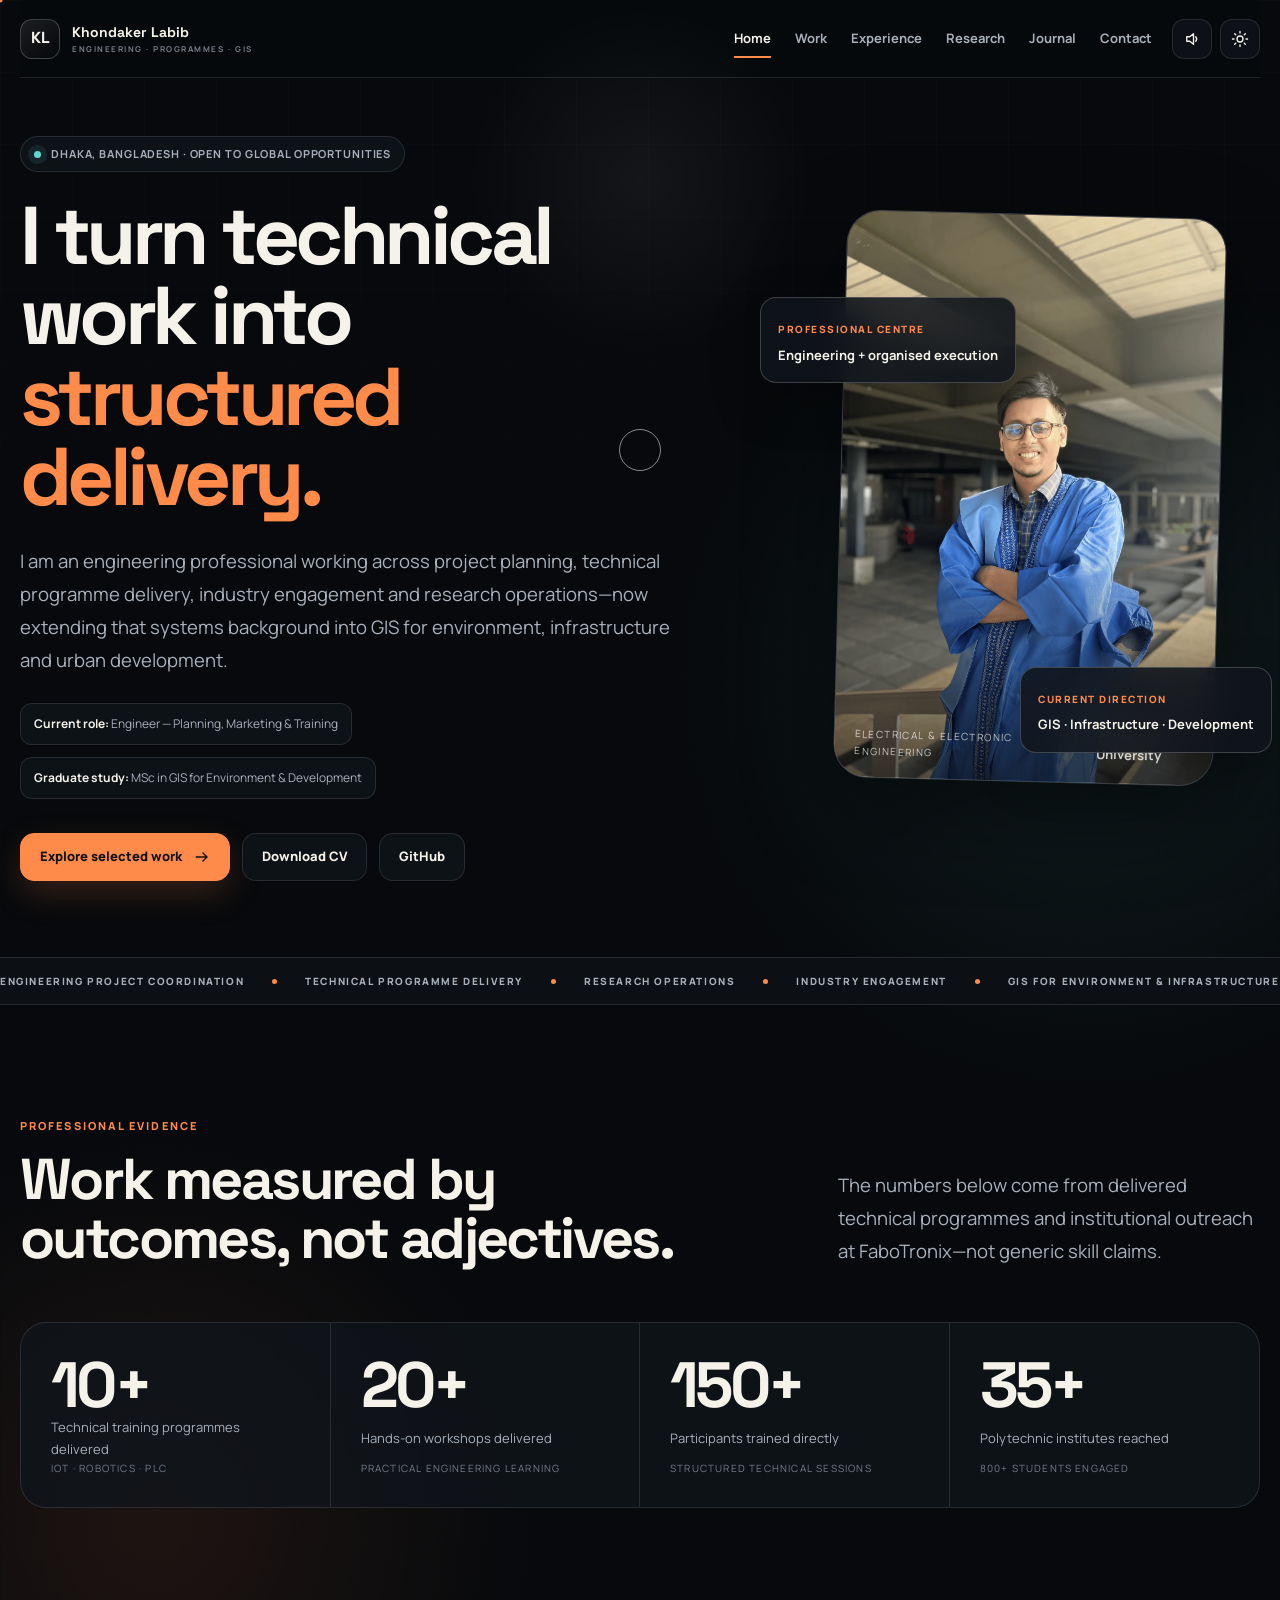
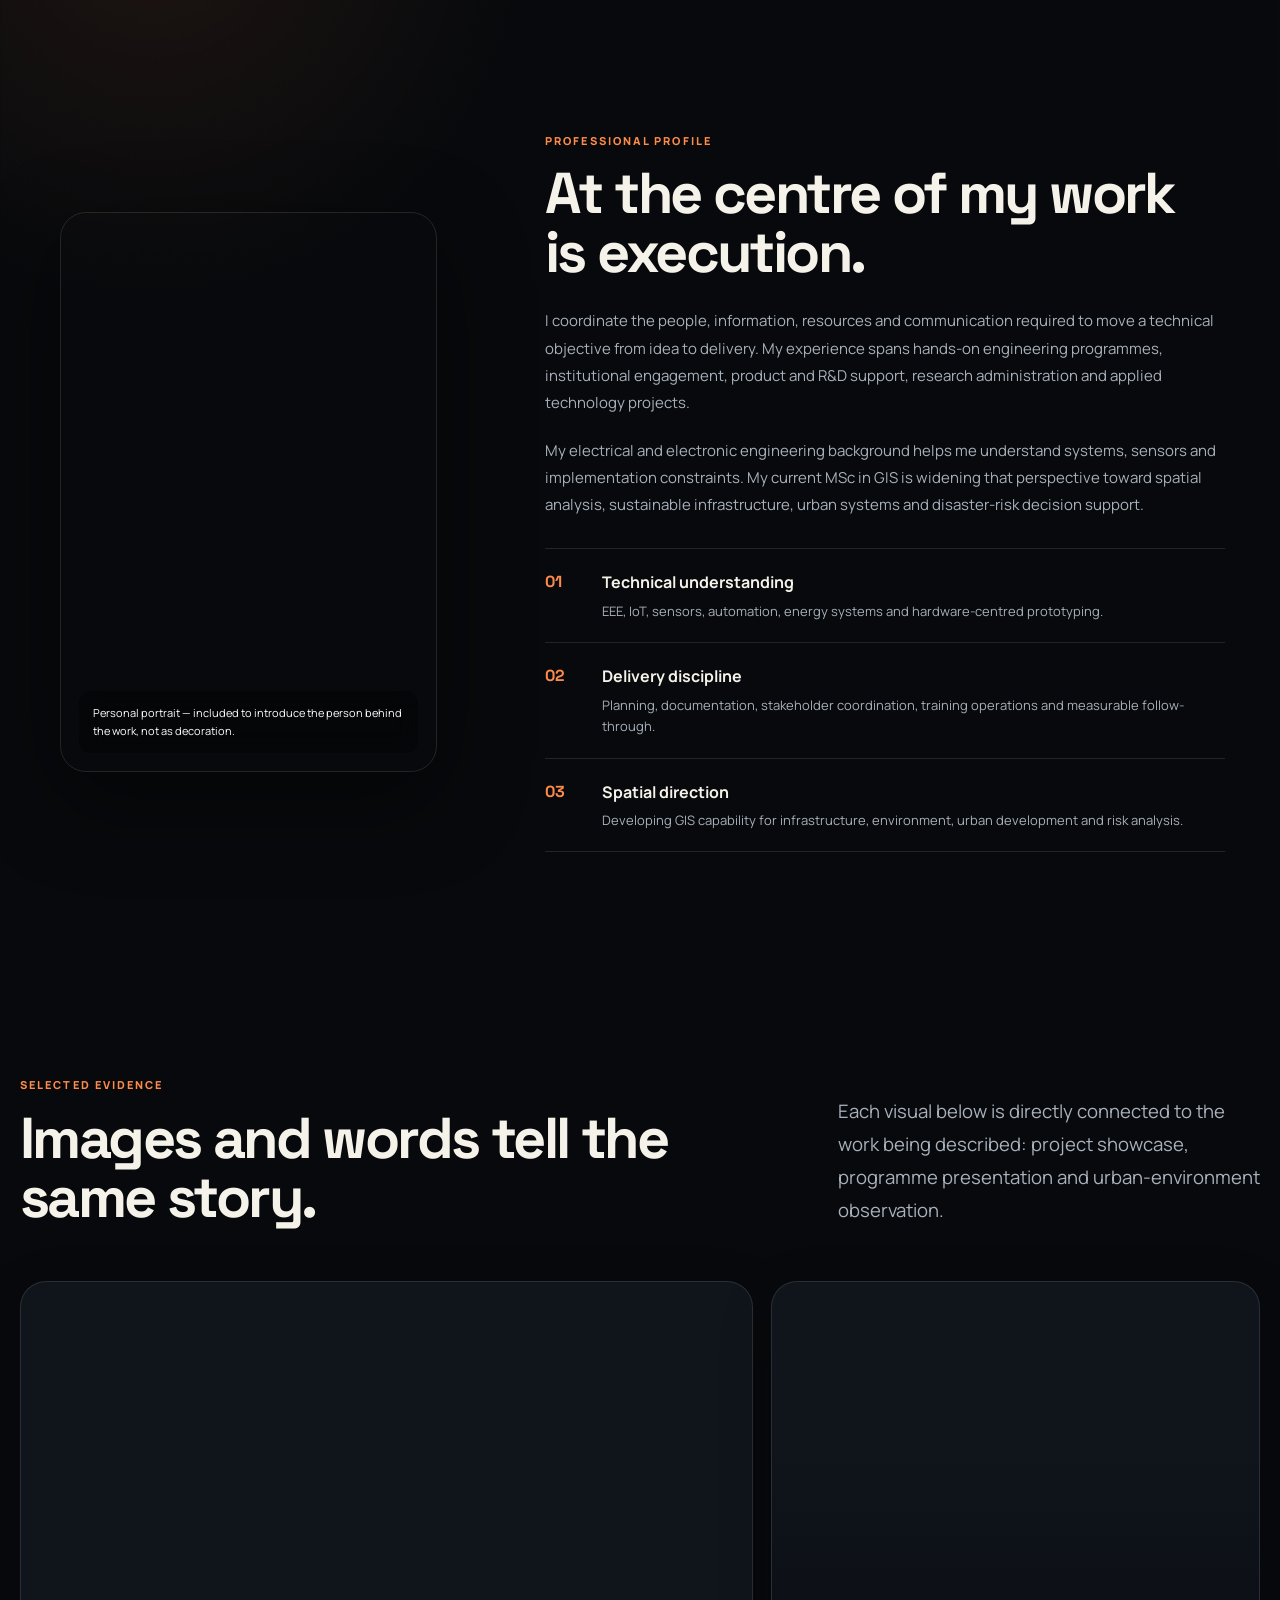
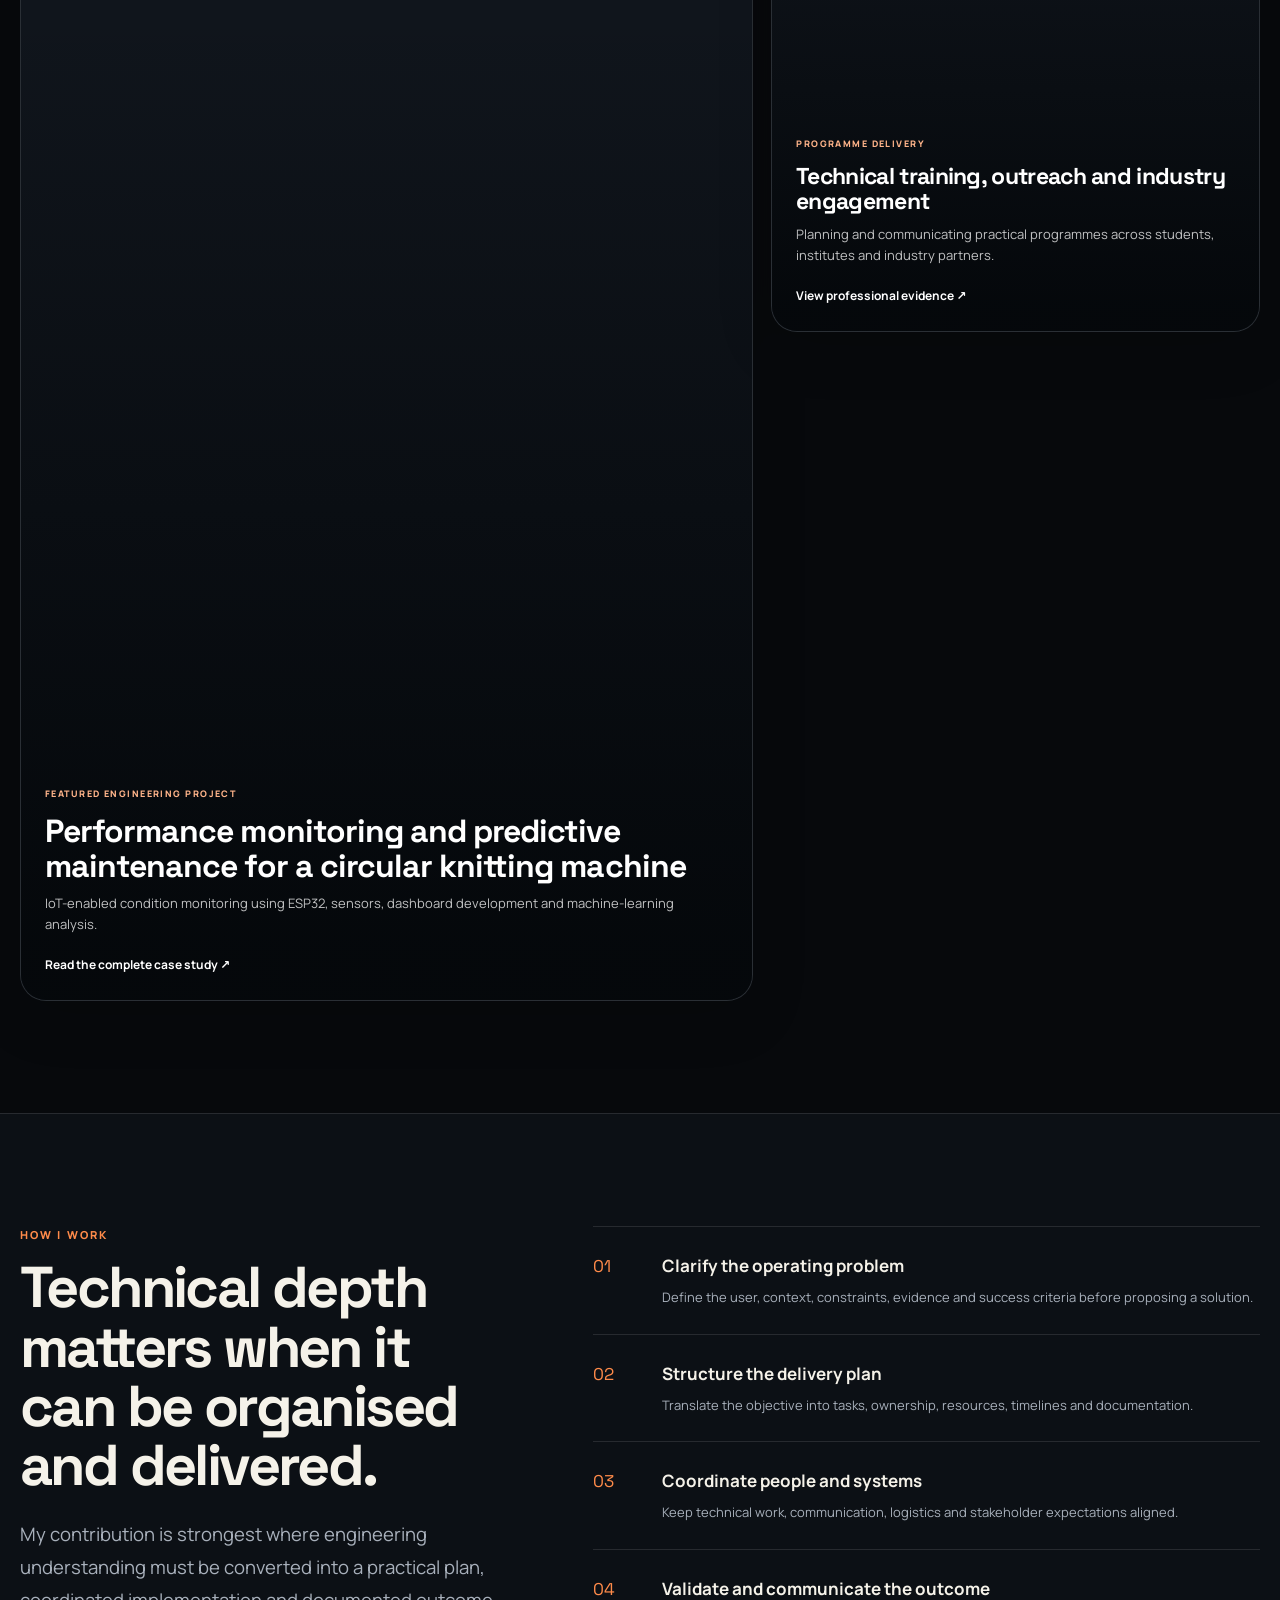
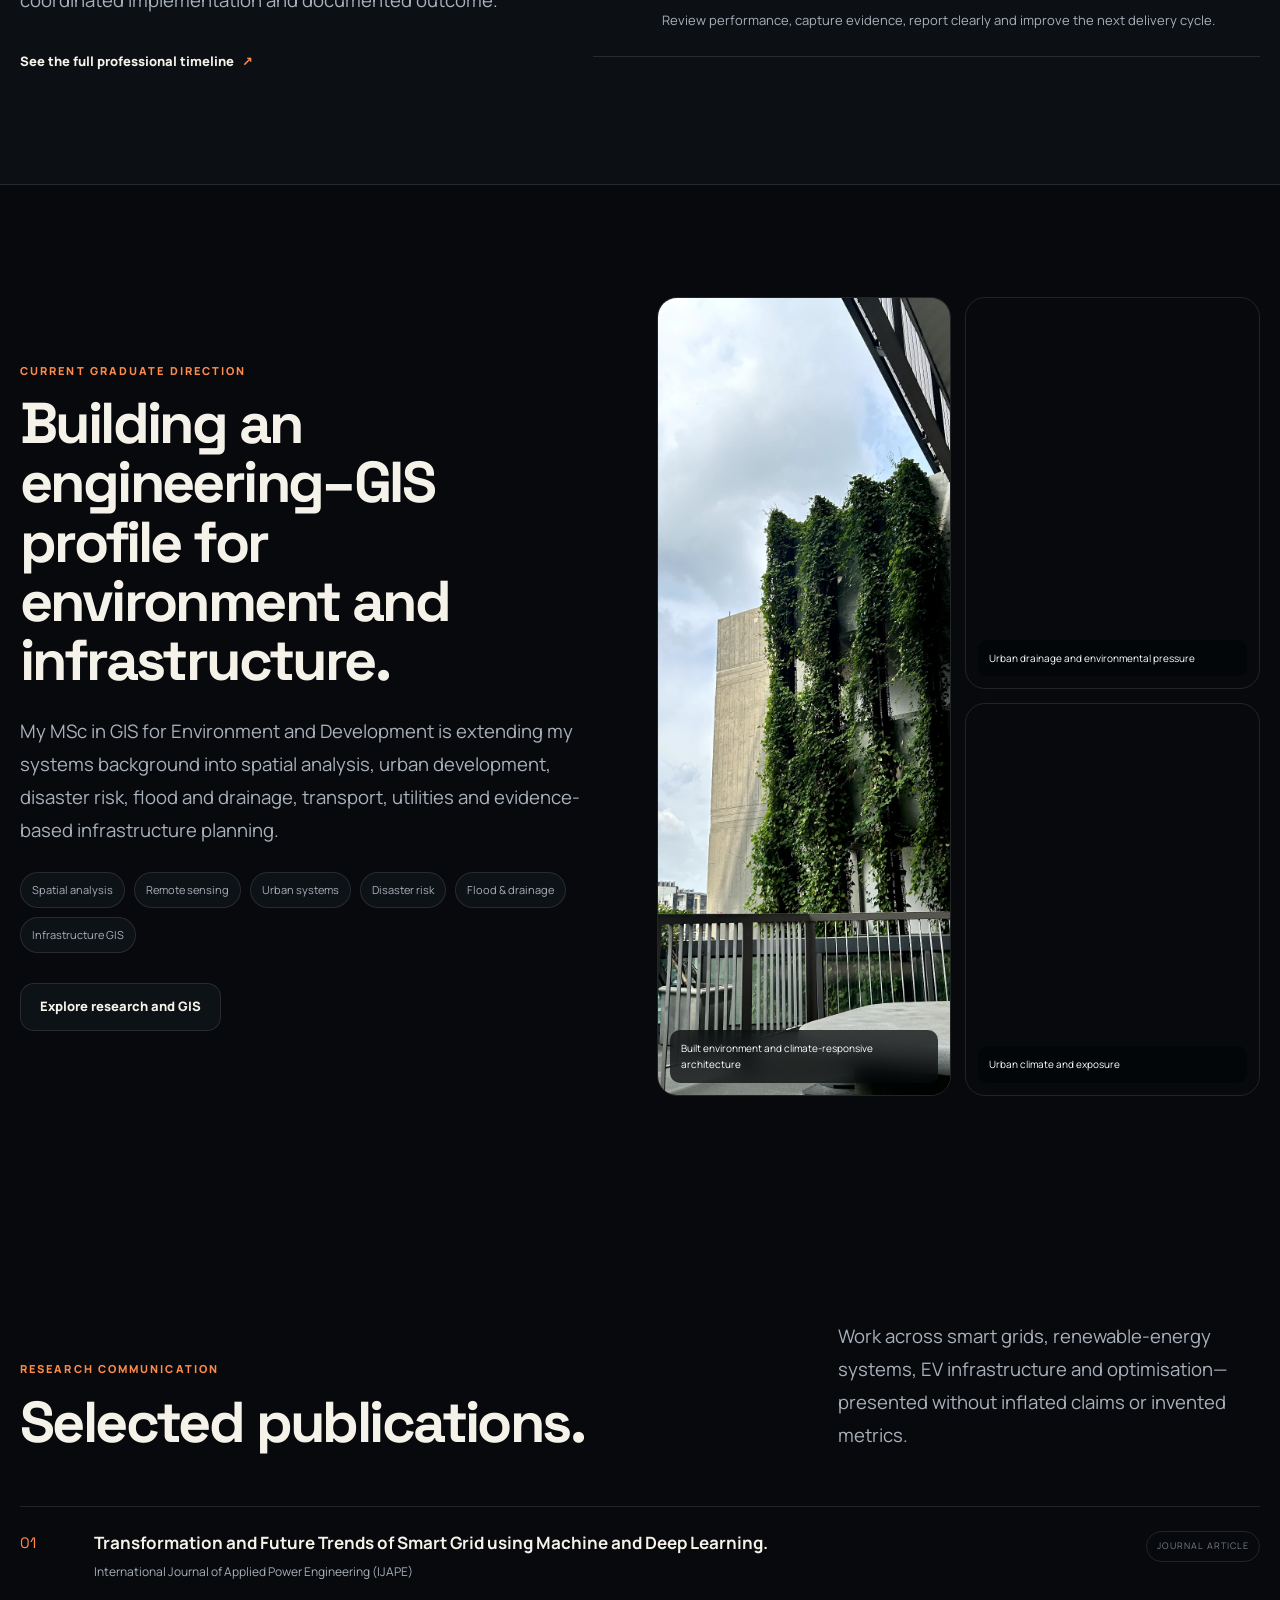
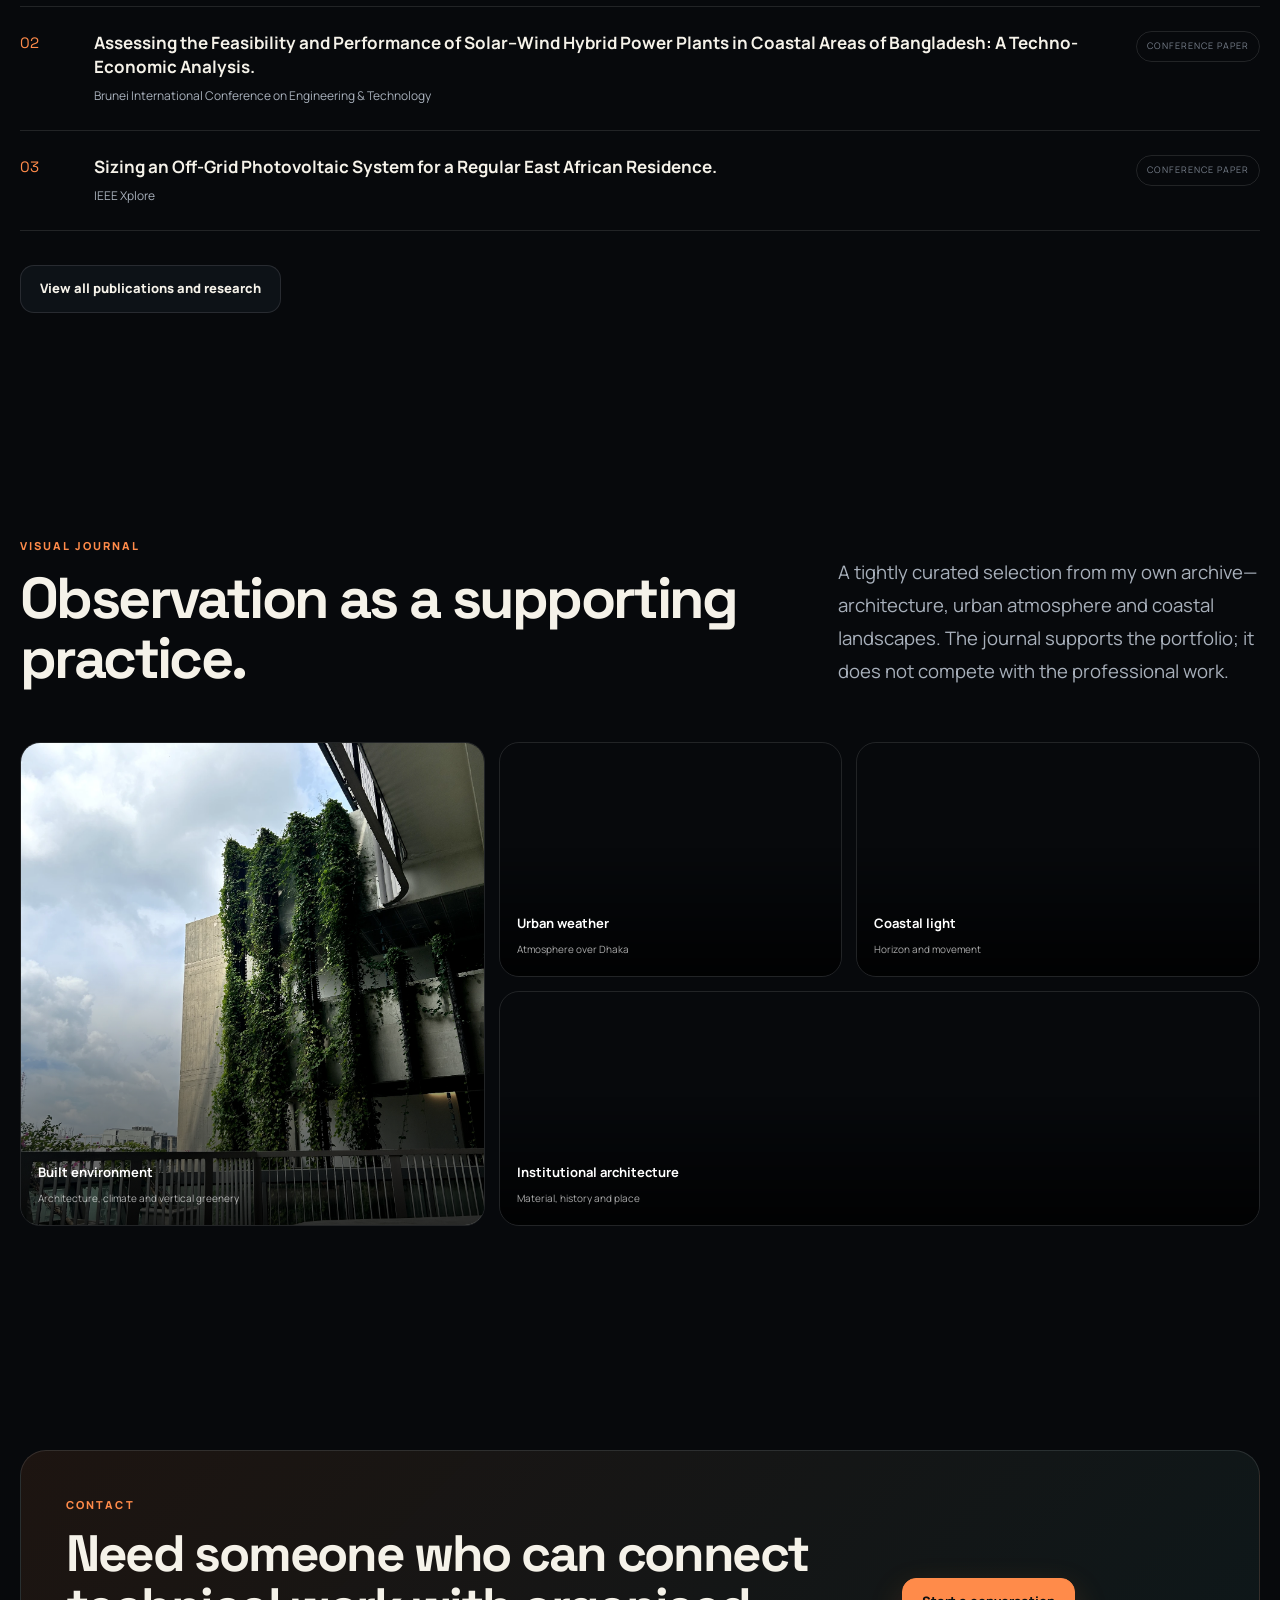
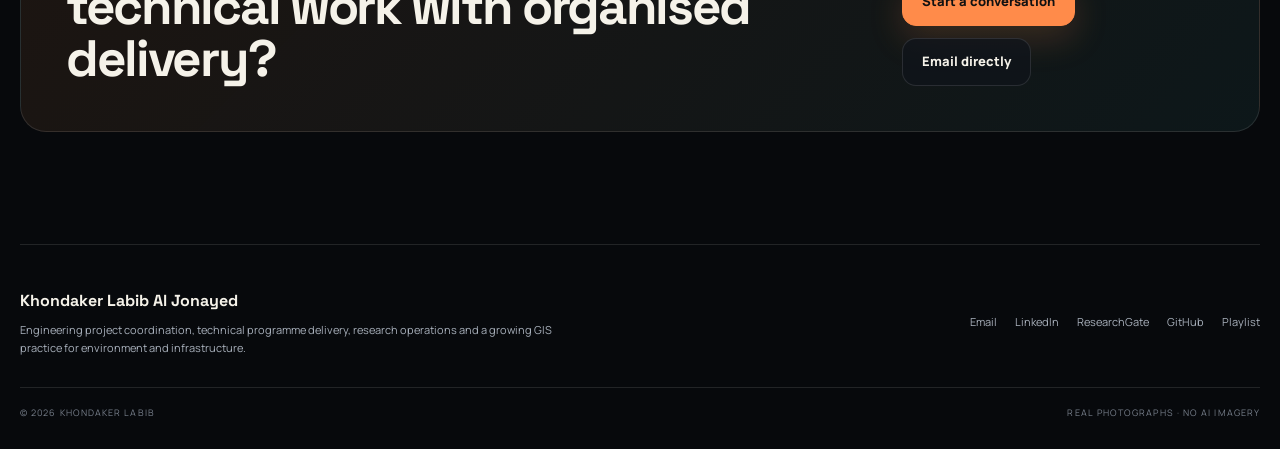
==== index.html @ f5a5b558 "Add complete portfolio website" ====
<!doctype html>
<html lang="en" data-theme="dark">
<head>
<meta charset="utf-8"><meta name="viewport" content="width=device-width,initial-scale=1">
<title>Khondaker Labib — Engineering Projects, Programme Delivery &amp; GIS</title><meta name="description" content="Portfolio of Khondaker Labib Al Jonayed: engineering project coordination, technical programme delivery, research operations and GIS for environment and infrastructure."><meta name="theme-color" content="#07090c">
<meta property="og:title" content="Khondaker Labib — Engineering Projects, Programme Delivery &amp; GIS"><meta property="og:description" content="Portfolio of Khondaker Labib Al Jonayed: engineering project coordination, technical programme delivery, research operations and GIS for environment and infrastructure."><meta property="og:type" content="website"><meta property="og:image" content="assets/images/og-card.jpg"><meta property="og:url" content="https://labibrafi08.github.io/khondaker-labib-portfolio/">
<meta name="twitter:card" content="summary_large_image"><link rel="canonical" href="https://labibrafi08.github.io/khondaker-labib-portfolio/"><link rel="icon" href="assets/images/favicon.svg" type="image/svg+xml"><link rel="stylesheet" href="assets/css/styles.css">
<script type="application/ld+json">{"@context":"https://schema.org","@type":"Person","name":"Khondaker Labib Al Jonayed","url":"https://labibrafi08.github.io/khondaker-labib-portfolio/","jobTitle":"Engineer — Planning, Marketing & Training","email":"mailto:labibrafi2000@gmail.com","sameAs":["https://github.com/LabibRafi08","https://www.linkedin.com/in/khondaker-labib/","https://www.researchgate.net/profile/Khondaker-Labib-Al-Jonayed?ev=hdr_xprf"],"address":{"@type":"PostalAddress","addressLocality":"Dhaka","addressCountry":"Bangladesh"},"alumniOf":[{"@type":"CollegeOrUniversity","name":"BRAC University"},{"@type":"CollegeOrUniversity","name":"Jahangirnagar University"}]}</script>
</head><body data-page="home">
<div class="page-intro" aria-hidden="true"><div class="intro-inner"><div class="intro-mark"><span>Khondaker Labib</span><span>KL</span></div><div class="intro-line"></div></div></div>

<a class="skip-link" href="#main-content">Skip to content</a>
<div class="scroll-progress" aria-hidden="true"></div>
<div class="cursor-dot" aria-hidden="true"></div><div class="cursor-ring" aria-hidden="true"><span class="cursor-label"></span></div>
<header class="site-header">
  <a class="brand" href="index.html" aria-label="Khondaker Labib home">
    <span class="brand-mark">KL</span><span class="brand-copy">Khondaker Labib<small>ENGINEERING · PROGRAMMES · GIS</small></span>
  </a>
  <div class="header-right">
    <nav class="site-nav" aria-label="Primary navigation"><a href="index.html" class="is-active">Home</a><a href="work.html" class="">Work</a><a href="experience.html" class="">Experience</a><a href="research.html" class="">Research</a><a href="journal.html" class="">Journal</a><a href="contact.html" class="">Contact</a></nav>
    <div class="header-actions">
      <button class="icon-btn" type="button" data-sound-open aria-label="Open soundspace" title="Soundspace" data-cursor="Soundspace"><svg viewBox="0 0 24 24"><path d="M5 9v6h4l5 4V5L9 9H5Z"/><path d="M17 9c1.4 1.7 1.4 4.3 0 6"/></svg></button>
      <button class="icon-btn" type="button" data-theme-toggle aria-label="Switch theme" title="Theme"><svg viewBox="0 0 24 24"><circle cx="12" cy="12" r="4"/><path d="M12 2v2M12 20v2M4.9 4.9l1.4 1.4M17.7 17.7l1.4 1.4M2 12h2M20 12h2M4.9 19.1l1.4-1.4M17.7 6.3l1.4-1.4"/></svg></button>
      <button class="icon-btn menu-btn" type="button" aria-expanded="false" aria-label="Open menu"><svg viewBox="0 0 24 24"><path d="M4 7h16M4 12h16M4 17h16"/></svg></button>
    </div>
  </div>
</header>
<main id="main-content">
<section class="hero shell">
  <div class="hero-copy">
    <div class="hero-status" data-reveal="left"><span class="status-dot"></span>Dhaka, Bangladesh · Open to global opportunities</div>
    <h1 class="display" data-reveal="left">I turn technical work into <span class="accent">structured delivery.</span></h1>
    <p class="lead" data-reveal="left">I am an engineering professional working across project planning, technical programme delivery, industry engagement and research operations—now extending that systems background into GIS for environment, infrastructure and urban development.</p>
    <div class="role-line" data-reveal="left"><span class="role-chip"><strong>Current role:</strong> Engineer — Planning, Marketing & Training</span><span class="role-chip"><strong>Graduate study:</strong> MSc in GIS for Environment & Development</span></div>
    <div class="button-row" data-reveal="left"><a class="btn btn-primary" data-magnetic data-cursor="Explore work" href="work.html">Explore selected work <svg viewBox="0 0 24 24"><path d="M5 12h14M14 6l6 6-6 6"/></svg></a><a class="btn btn-secondary" data-magnetic data-cursor="Open CV" href="assets/docs/Khondaker_Labib_Al_Jonayed_CV.pdf" download>Download CV</a><a class="btn btn-secondary" data-config-link="githubProfile" data-cursor="GitHub" target="_blank" rel="noreferrer" hidden>GitHub</a></div>
  </div>
  <div class="hero-visual" data-reveal="right" data-tilt>
    <figure class="hero-image-wrap"><picture class=""><source srcset="assets/images/web/hero-convocation.webp" type="image/webp"><img src="assets/images/originals/hero-convocation.png" data-original="assets/images/originals/hero-convocation.png" alt="Khondaker Labib in a blue graduation gown, leaning beside a railing" loading="eager" decoding="async"></picture><figcaption class="hero-image-label"><span>Electrical & Electronic Engineering</span><strong>BRAC University</strong></figcaption></figure>
    <div class="float-card float-a"><span>Professional centre</span><strong>Engineering + organised execution</strong></div>
    <div class="float-card float-b"><span>Current direction</span><strong>GIS · Infrastructure · Development</strong></div>
  </div>
</section>
<section class="proof-bar" aria-label="Professional focus"><div class="proof-track"><span>Engineering Project Coordination</span><i></i><span>Technical Programme Delivery</span><i></i><span>Research Operations</span><i></i><span>Industry Engagement</span><i></i><span>GIS for Environment & Infrastructure</span><i></i><span>Engineering Project Coordination</span><i></i><span>Technical Programme Delivery</span><i></i><span>Research Operations</span><i></i><span>Industry Engagement</span><i></i><span>GIS for Environment & Infrastructure</span><i></i></div></section>
<section class="section shell">
  <div class="section-head" data-reveal><div><p class="kicker">Professional evidence</p><h2 class="h2">Work measured by outcomes, not adjectives.</h2></div><p class="lead">The numbers below come from delivered technical programmes and institutional outreach at FaboTronix—not generic skill claims.</p></div>
  <div class="metric-grid">
    <article class="metric" data-reveal><strong data-count="10" data-suffix="+">0</strong><span>Technical training programmes delivered</span><small>IoT · Robotics · PLC</small></article>
    <article class="metric" data-reveal><strong data-count="20" data-suffix="+">0</strong><span>Hands-on workshops delivered</span><small>Practical engineering learning</small></article>
    <article class="metric" data-reveal><strong data-count="150" data-suffix="+">0</strong><span>Participants trained directly</span><small>Structured technical sessions</small></article>
    <article class="metric" data-reveal><strong data-count="35" data-suffix="+">0</strong><span>Polytechnic institutes reached</span><small>800+ students engaged</small></article>
  </div>
</section>
<section class="section shell">
  <div class="story-grid">
    <figure class="story-photo" data-reveal="left"><picture class=""><source srcset="assets/images/web/about-portrait.webp" type="image/webp"><img src="assets/images/originals/about-portrait.jpeg" data-original="assets/images/originals/about-portrait.jpeg" alt="Khondaker Labib in a traditional outfit on a tree-lined road" loading="lazy" decoding="async"></picture><figcaption>Personal portrait — included to introduce the person behind the work, not as decoration.</figcaption></figure>
    <div class="story-copy" data-reveal="right"><p class="kicker">Professional profile</p><h2 class="h2">At the centre of my work is execution.</h2><div class="prose"><p>I coordinate the people, information, resources and communication required to move a technical objective from idea to delivery. My experience spans hands-on engineering programmes, institutional engagement, product and R&D support, research administration and applied technology projects.</p><p>My electrical and electronic engineering background helps me understand systems, sensors and implementation constraints. My current MSc in GIS is widening that perspective toward spatial analysis, sustainable infrastructure, urban systems and disaster-risk decision support.</p></div><div class="story-points"><div class="story-point"><span>01</span><div><strong>Technical understanding</strong><p>EEE, IoT, sensors, automation, energy systems and hardware-centred prototyping.</p></div></div><div class="story-point"><span>02</span><div><strong>Delivery discipline</strong><p>Planning, documentation, stakeholder coordination, training operations and measurable follow-through.</p></div></div><div class="story-point"><span>03</span><div><strong>Spatial direction</strong><p>Developing GIS capability for infrastructure, environment, urban development and risk analysis.</p></div></div></div></div>
  </div>
</section>
<section class="section shell">
  <div class="section-head" data-reveal><div><p class="kicker">Selected evidence</p><h2 class="h2">Images and words tell the same story.</h2></div><p class="lead">Each visual below is directly connected to the work being described: project showcase, programme presentation and urban-environment observation.</p></div>
  <div class="case-grid">
    <a class="case-card featured" href="work.html#knitting-machine" data-reveal="left" data-tilt data-cursor="Open case"><picture class=""><source srcset="assets/images/web/research-showcase.webp" type="image/webp"><img src="assets/images/originals/research-showcase.jpeg" data-original="assets/images/originals/research-showcase.jpeg" alt="Project team presenting the circular knitting machine monitoring prototype" loading="lazy" decoding="async"></picture><div class="case-copy"><span>Featured engineering project</span><h3>Performance monitoring and predictive maintenance for a circular knitting machine</h3><p>IoT-enabled condition monitoring using ESP32, sensors, dashboard development and machine-learning analysis.</p><b>Read the complete case study ↗</b></div></a>
    <a class="case-card" href="experience.html#fabotronix" data-reveal="right" data-tilt data-cursor="Experience"><picture class=""><source srcset="assets/images/web/stage-presentation.webp" type="image/webp"><img src="assets/images/originals/stage-presentation.jpg" data-original="assets/images/originals/stage-presentation.jpg" alt="Khondaker Labib presenting a technical programme on stage" loading="lazy" decoding="async"></picture><div class="case-copy"><span>Programme delivery</span><h3>Technical training, outreach and industry engagement</h3><p>Planning and communicating practical programmes across students, institutes and industry partners.</p><b>View professional evidence ↗</b></div></a>
    <a class="case-card" href="research.html#gis-direction" data-reveal="right" data-tilt data-cursor="GIS direction"><picture class=""><source srcset="assets/images/web/urban-water.webp" type="image/webp"><img src="assets/images/originals/urban-water.png" data-original="assets/images/originals/urban-water.png" alt="Urban water and drainage condition observed from a building" loading="lazy" decoding="async"></picture><div class="case-copy"><span>Current GIS direction</span><h3>Environment, infrastructure and urban systems</h3><p>Building spatial-analysis capability around flood, drainage, accessibility, risk and sustainable development.</p><b>Explore the research direction ↗</b></div></a>
  </div>
</section>
<section class="process-band"><div class="section shell process-wrap">
  <div data-reveal="left"><p class="kicker">How I work</p><h2 class="h2">Technical depth matters when it can be organised and delivered.</h2><p class="lead" style="margin-top:22px">My contribution is strongest where engineering understanding must be converted into a practical plan, coordinated implementation and documented outcome.</p><div class="button-row"><a class="text-link" href="experience.html">See the full professional timeline <span>↗</span></a></div></div>
  <div class="process-list"><article class="process-item" data-reveal><span>01</span><div><h3>Clarify the operating problem</h3><p>Define the user, context, constraints, evidence and success criteria before proposing a solution.</p></div></article><article class="process-item" data-reveal><span>02</span><div><h3>Structure the delivery plan</h3><p>Translate the objective into tasks, ownership, resources, timelines and documentation.</p></div></article><article class="process-item" data-reveal><span>03</span><div><h3>Coordinate people and systems</h3><p>Keep technical work, communication, logistics and stakeholder expectations aligned.</p></div></article><article class="process-item" data-reveal><span>04</span><div><h3>Validate and communicate the outcome</h3><p>Review performance, capture evidence, report clearly and improve the next delivery cycle.</p></div></article></div>
</div></section>
<section class="section shell" id="direction">
  <div class="direction-grid">
    <div data-reveal="left"><p class="kicker">Current graduate direction</p><h2 class="h2">Building an engineering–GIS profile for environment and infrastructure.</h2><p class="lead" style="margin-top:24px">My MSc in GIS for Environment and Development is extending my systems background into spatial analysis, urban development, disaster risk, flood and drainage, transport, utilities and evidence-based infrastructure planning.</p><div class="pills"><span class="pill">Spatial analysis</span><span class="pill">Remote sensing</span><span class="pill">Urban systems</span><span class="pill">Disaster risk</span><span class="pill">Flood & drainage</span><span class="pill">Infrastructure GIS</span></div><a class="btn btn-secondary" data-magnetic href="research.html" data-cursor="Research">Explore research and GIS</a></div>
    <div class="direction-gallery" data-reveal="right"><figure><picture class=""><source srcset="assets/images/web/green-facade.webp" type="image/webp"><img src="assets/images/originals/green-facade.png" data-original="assets/images/originals/green-facade.png" alt="Green facade and contemporary architecture under a cloudy sky" loading="lazy" decoding="async"></picture><figcaption>Built environment and climate-responsive architecture</figcaption></figure><figure><picture class=""><source srcset="assets/images/web/urban-water.webp" type="image/webp"><img src="assets/images/originals/urban-water.png" data-original="assets/images/originals/urban-water.png" alt="Urban water and drainage condition" loading="lazy" decoding="async"></picture><figcaption>Urban drainage and environmental pressure</figcaption></figure><figure><picture class=""><source srcset="assets/images/web/storm-city.webp" type="image/webp"><img src="assets/images/originals/storm-city.png" data-original="assets/images/originals/storm-city.png" alt="Storm clouds over a dense urban area" loading="lazy" decoding="async"></picture><figcaption>Urban climate and exposure</figcaption></figure></div>
  </div>
</section>
<section class="section shell">
  <div class="section-head" data-reveal><div><p class="kicker">Research communication</p><h2 class="h2">Selected publications.</h2></div><p class="lead">Work across smart grids, renewable-energy systems, EV infrastructure and optimisation—presented without inflated claims or invented metrics.</p></div>
  <div class="publication-list"><article class="publication" data-reveal><span class="num">01</span><div><h3>Transformation and Future Trends of Smart Grid using Machine and Deep Learning.</h3><p>International Journal of Applied Power Engineering (IJAPE)</p></div><span class="tag">Journal article</span></article><article class="publication" data-reveal><span class="num">02</span><div><h3>Assessing the Feasibility and Performance of Solar–Wind Hybrid Power Plants in Coastal Areas of Bangladesh: A Techno-Economic Analysis.</h3><p>Brunei International Conference on Engineering &amp; Technology</p></div><span class="tag">Conference paper</span></article><article class="publication" data-reveal><span class="num">03</span><div><h3>Sizing an Off-Grid Photovoltaic System for a Regular East African Residence.</h3><p>IEEE Xplore</p></div><span class="tag">Conference paper</span></article></div>
  <div class="button-row"><a class="btn btn-secondary" href="research.html">View all publications and research</a></div>
</section>
<section class="section shell">
  <div class="section-head" data-reveal><div><p class="kicker">Visual journal</p><h2 class="h2">Observation as a supporting practice.</h2></div><p class="lead">A tightly curated selection from my own archive—architecture, urban atmosphere and coastal landscapes. The journal supports the portfolio; it does not compete with the professional work.</p></div>
  <div class="journal-grid"><a class="journal-card tall" href="journal.html" data-reveal="left" data-cursor="Open journal"><picture class=""><source srcset="assets/images/web/green-facade.webp" type="image/webp"><img src="assets/images/originals/green-facade.png" data-original="assets/images/originals/green-facade.png" alt="Vertical greenery on a contemporary building" loading="lazy" decoding="async"></picture><span><strong>Built environment</strong><small>Architecture, climate and vertical greenery</small></span></a><a class="journal-card" href="journal.html" data-reveal data-cursor="Open journal"><picture class=""><source srcset="assets/images/web/storm-city.webp" type="image/webp"><img src="assets/images/originals/storm-city.png" data-original="assets/images/originals/storm-city.png" alt="Storm cloud over a dense city" loading="lazy" decoding="async"></picture><span><strong>Urban weather</strong><small>Atmosphere over Dhaka</small></span></a><a class="journal-card" href="journal.html" data-reveal data-cursor="Open journal"><picture class=""><source srcset="assets/images/web/sea-sunset.webp" type="image/webp"><img src="assets/images/originals/sea-sunset.png" data-original="assets/images/originals/sea-sunset.png" alt="Sunset reflected across the sea" loading="lazy" decoding="async"></picture><span><strong>Coastal light</strong><small>Horizon and movement</small></span></a><a class="journal-card wide" href="journal.html" data-reveal="right" data-cursor="Open journal"><picture class=""><source srcset="assets/images/web/brac-heritage.webp" type="image/webp"><img src="assets/images/originals/brac-heritage.jpeg" data-original="assets/images/originals/brac-heritage.jpeg" alt="Historic red-brick university architecture" loading="lazy" decoding="async"></picture><span><strong>Institutional architecture</strong><small>Material, history and place</small></span></a></div>
</section>
<section class="section shell"><div class="cta" data-reveal><div><p class="kicker">Contact</p><h2 class="h2">Need someone who can connect technical work with organised delivery?</h2></div><div class="button-row"><a class="btn btn-primary" data-magnetic href="contact.html">Start a conversation</a><a class="btn btn-secondary" href="mailto:labibrafi2000@gmail.com">Email directly</a></div></div></section>
</main>

<footer class="site-footer">
  <div class="footer-brand"><strong>Khondaker Labib Al Jonayed</strong><p>Engineering project coordination, technical programme delivery, research operations and a growing GIS practice for environment and infrastructure.</p></div>
  <div class="footer-links"><a href="mailto:labibrafi2000@gmail.com">Email</a><a data-config-link="linkedin" target="_blank" rel="noreferrer" hidden>LinkedIn</a><a data-config-link="researchGate" target="_blank" rel="noreferrer" hidden>ResearchGate</a><a data-config-link="githubProfile" target="_blank" rel="noreferrer" hidden>GitHub</a><a data-config-link="playlistUrl" target="_blank" rel="noreferrer" hidden>Playlist</a></div>
  <div class="footer-bottom"><span>© 2026 Khondaker Labib</span><span>Real photographs · No AI imagery</span></div>
</footer>
<div class="soundspace" role="dialog" aria-label="Soundspace">
  <div class="sound-head"><div><span>Soundspace</span><strong>Ambient focus & Labib's YouTube playlist</strong></div><button class="sound-close" type="button" aria-label="Close soundspace">×</button></div>
  <div class="sound-body">
    <div class="audio-row"><button class="audio-play" type="button" aria-label="Play or pause ambient focus audio">▶</button><div class="audio-meta"><strong>Ambient Focus</strong><span>Original website ambience · default off</span></div><span class="audio-time">0:00 / 0:00</span></div>
    <div class="audio-progress" aria-label="Audio progress"><span></span></div>
    <div class="playlist-block"><p>A personal YouTube playlist is connected here. Playback starts only after you choose it.</p><a class="btn btn-secondary" data-playlist-open target="_blank" rel="noreferrer" hidden>Open YouTube playlist ↗</a><iframe class="spotify-frame" title="Labib personal YouTube playlist" allow="autoplay; clipboard-write; encrypted-media; fullscreen; picture-in-picture" loading="lazy"></iframe></div>
  </div>
</div>
<audio id="ambient-audio" preload="metadata" loop src="assets/audio/ambient-focus.wav"></audio>
<div class="lightbox" role="dialog" aria-modal="true" aria-label="Image preview"><div class="lightbox-inner"><button class="lightbox-close" type="button" aria-label="Close image preview">×</button><img src="" alt=""><div class="lightbox-caption"></div></div></div>
<div class="toast" role="status" aria-live="polite"></div>
<script src="assets/js/config.js"></script><script src="assets/js/main.js"></script>
</body></html>
---- assets/css/styles.css ----
@import url('https://fonts.googleapis.com/css2?family=Manrope:wght@400;500;600;700;800&family=Space+Grotesk:wght@500;600;700&display=swap');

:root {
  --bg: #07090c;
  --bg-2: #0c1015;
  --panel: rgba(16, 21, 28, .78);
  --panel-solid: #10151c;
  --text: #f5f2e9;
  --muted: #a8b0bb;
  --soft: #777f8b;
  --line: rgba(255,255,255,.11);
  --line-strong: rgba(255,255,255,.2);
  --accent: #ff8b4a;
  --accent-2: #61d7d0;
  --accent-3: #8aa2ff;
  --shadow: 0 28px 90px rgba(0,0,0,.45);
  --radius: 26px;
  --radius-sm: 16px;
  --max: 1240px;
  --header: 78px;
}

html[data-theme="light"] {
  --bg: #f4f0e7;
  --bg-2: #ebe5da;
  --panel: rgba(255,255,255,.74);
  --panel-solid: #fffdf8;
  --text: #11151a;
  --muted: #59616b;
  --soft: #7b8189;
  --line: rgba(17,21,26,.12);
  --line-strong: rgba(17,21,26,.22);
  --shadow: 0 28px 90px rgba(65,50,30,.15);
}

* { box-sizing: border-box; }
html { scroll-behavior: smooth; }
body {
  margin: 0;
  min-height: 100vh;
  background:
    radial-gradient(circle at 85% 8%, rgba(97,215,208,.10), transparent 26rem),
    radial-gradient(circle at 12% 18%, rgba(255,139,74,.09), transparent 24rem),
    var(--bg);
  color: var(--text);
  font-family: Manrope, system-ui, -apple-system, BlinkMacSystemFont, "Segoe UI", sans-serif;
  line-height: 1.65;
  overflow-x: hidden;
  transition: background .35s ease, color .35s ease;
}
body::before {
  content: "";
  position: fixed;
  inset: 0;
  pointer-events: none;
  z-index: -3;
  background-image:
    linear-gradient(var(--line) 1px, transparent 1px),
    linear-gradient(90deg, var(--line) 1px, transparent 1px);
  background-size: 72px 72px;
  mask-image: linear-gradient(to bottom, rgba(0,0,0,.52), transparent 80%);
  opacity: .36;
}
body::after {
  content: "";
  position: fixed;
  inset: 0;
  pointer-events: none;
  z-index: 9998;
  background: radial-gradient(260px circle at var(--mouse-x, 50%) var(--mouse-y, 20%), rgba(255,255,255,.055), transparent 72%);
}

::selection { background: rgba(255,139,74,.35); color: var(--text); }
a { color: inherit; text-decoration: none; }
img { max-width: 100%; display: block; }
button, input, textarea { font: inherit; }
button { color: inherit; }

.skip-link {
  position: fixed; left: 16px; top: -80px; z-index: 10000;
  background: var(--text); color: var(--bg); padding: 10px 15px; border-radius: 10px;
}
.skip-link:focus { top: 14px; }
.scroll-progress { position: fixed; left: 0; top: 0; height: 3px; width: 0; z-index: 10001; background: linear-gradient(90deg,var(--accent),var(--accent-2)); }

.cursor-dot, .cursor-ring { display: none; position: fixed; pointer-events: none; z-index: 10002; transform: translate(-50%,-50%); }
@media (pointer:fine) and (min-width:900px) {
  body.cursor-ready, body.cursor-ready a, body.cursor-ready button { cursor: none; }
  .cursor-dot { display:block; width: 5px; height: 5px; border-radius:50%; background:var(--accent); }
  .cursor-ring { display:flex; align-items:center; justify-content:center; width: 42px; height:42px; border:1px solid rgba(255,255,255,.52); border-radius:50%; transition:width .18s,height .18s,background .18s,border-color .18s; backdrop-filter: blur(3px); }
  html[data-theme="light"] .cursor-ring { border-color:rgba(17,21,26,.42); }
  .cursor-ring.is-active { width: 78px; height:78px; background:rgba(255,139,74,.12); border-color:var(--accent); }
  .cursor-label { font-size:9px; line-height:1.1; text-align:center; text-transform:uppercase; letter-spacing:.08em; font-weight:800; opacity:0; max-width:54px; }
  .cursor-ring.is-active .cursor-label { opacity:1; }
}

.page-intro {
  position: fixed; inset:0; z-index:10010; background:var(--bg); display:grid; place-items:center;
  transition: opacity .7s ease, visibility .7s ease;
}
.page-intro.is-done { opacity:0; visibility:hidden; }
.intro-inner { width:min(520px,82vw); }
.intro-mark { display:flex; align-items:center; justify-content:space-between; margin-bottom:16px; font-family:"Space Grotesk",sans-serif; font-size:clamp(26px,4vw,46px); font-weight:700; }
.intro-mark span:last-child { color:var(--accent); }
.intro-line { height:2px; background:var(--line); overflow:hidden; }
.intro-line::after { content:""; display:block; height:100%; width:100%; background:linear-gradient(90deg,var(--accent),var(--accent-2)); transform:translateX(-100%); animation:introLoad 1.15s cubic-bezier(.65,0,.35,1) forwards; }
@keyframes introLoad { to { transform:translateX(0); } }

.site-header {
  height: var(--header); position: sticky; top:0; z-index:1000;
  display:flex; align-items:center; justify-content:space-between;
  width:min(calc(100% - 36px), var(--max)); margin:0 auto;
  border-bottom:1px solid var(--line);
  background:color-mix(in srgb,var(--bg) 78%,transparent);
  backdrop-filter:blur(18px) saturate(130%);
}
.brand { display:flex; align-items:center; gap:12px; min-width:190px; }
.brand-mark { width:40px; height:40px; display:grid; place-items:center; border:1px solid var(--line-strong); border-radius:12px; font-family:"Space Grotesk"; font-weight:700; background:linear-gradient(145deg,rgba(255,255,255,.09),transparent); }
.brand-copy { display:flex; flex-direction:column; font-family:"Space Grotesk"; font-size:14px; font-weight:700; line-height:1.15; }
.brand-copy small { margin-top:4px; font-family:Manrope; font-size:8px; letter-spacing:.19em; color:var(--soft); }
.header-right { display:flex; align-items:center; gap:20px; }
.site-nav { display:flex; align-items:center; gap:24px; }
.site-nav a { position:relative; color:var(--muted); font-size:13px; font-weight:700; }
.site-nav a::after { content:""; position:absolute; left:0; right:100%; bottom:-9px; height:2px; background:var(--accent); transition:right .28s ease; }
.site-nav a:hover,.site-nav a.is-active { color:var(--text); }
.site-nav a:hover::after,.site-nav a.is-active::after { right:0; }
.header-actions { display:flex; gap:8px; }
.icon-btn { width:40px; height:40px; border-radius:12px; border:1px solid var(--line); background:var(--panel); display:grid; place-items:center; cursor:pointer; transition:transform .2s,border-color .2s,background .2s; }
.icon-btn:hover { transform:translateY(-2px); border-color:var(--accent); }
.icon-btn svg { width:18px; fill:none; stroke:currentColor; stroke-width:1.8; stroke-linecap:round; stroke-linejoin:round; }
.menu-btn { display:none; }

main { min-height:calc(100vh - var(--header)); }
.shell { width:min(calc(100% - 36px), var(--max)); margin-inline:auto; }
.section { padding:112px 0; }
.section-compact { padding:76px 0; }
.rule { height:1px; background:var(--line); }
.kicker { margin:0 0 14px; color:var(--accent); text-transform:uppercase; letter-spacing:.19em; font-size:11px; font-weight:800; }
.display { margin:0; font-family:"Space Grotesk",sans-serif; font-size:clamp(42px,6.4vw,92px); line-height:.98; letter-spacing:-.055em; font-weight:700; }
.display .accent { display:block; color:var(--accent); }
.h2 { margin:0; font-family:"Space Grotesk",sans-serif; font-size:clamp(34px,4.5vw,62px); line-height:1.03; letter-spacing:-.045em; }
.h3 { margin:0; font-family:"Space Grotesk",sans-serif; font-size:clamp(23px,2.5vw,34px); line-height:1.12; letter-spacing:-.025em; }
.lead { margin:0; color:var(--muted); font-size:clamp(16px,1.45vw,20px); line-height:1.78; }
.prose { color:var(--muted); font-size:15px; line-height:1.82; }
.prose p { margin:0 0 20px; }
.section-head { display:grid; grid-template-columns:minmax(0,1.15fr) minmax(280px,.65fr); gap:70px; align-items:end; margin-bottom:54px; }

.hero { min-height:calc(100vh - var(--header)); display:grid; grid-template-columns:minmax(0,1.15fr) minmax(420px,.85fr); gap:64px; align-items:center; padding:58px 0 76px; position:relative; }
.hero-copy { position:relative; z-index:2; }
.hero-status { display:inline-flex; align-items:center; gap:10px; border:1px solid var(--line); border-radius:999px; padding:8px 13px; margin-bottom:24px; background:var(--panel); color:var(--muted); font-size:11px; font-weight:700; letter-spacing:.08em; text-transform:uppercase; }
.status-dot { width:7px; height:7px; border-radius:50%; background:var(--accent-2); box-shadow:0 0 0 6px rgba(97,215,208,.10); animation:pulse 2s infinite; }
@keyframes pulse { 50% { box-shadow:0 0 0 11px rgba(97,215,208,0); } }
.hero .lead { max-width:760px; margin-top:28px; }
.role-line { display:flex; flex-wrap:wrap; gap:12px; margin-top:26px; }
.role-chip { border:1px solid var(--line); padding:10px 13px; border-radius:12px; color:var(--muted); font-size:12px; background:var(--panel); }
.role-chip strong { color:var(--text); }
.button-row { display:flex; flex-wrap:wrap; gap:12px; margin-top:34px; }
.btn { min-height:48px; display:inline-flex; align-items:center; justify-content:center; gap:10px; padding:0 19px; border-radius:14px; border:1px solid var(--line); font-size:13px; font-weight:800; cursor:pointer; transition:transform .2s,border-color .2s,background .2s,color .2s; }
.btn svg { width:18px; fill:none; stroke:currentColor; stroke-width:1.8; }
.btn-primary { background:var(--accent); color:#111; border-color:var(--accent); box-shadow:0 13px 34px rgba(255,139,74,.18); }
.btn-primary:hover { transform:translateY(-3px); background:#ffa06f; }
.btn-secondary { background:var(--panel); }
.btn-secondary:hover { transform:translateY(-3px); border-color:var(--accent-2); }
.text-link { display:inline-flex; gap:8px; align-items:center; color:var(--text); font-weight:800; font-size:13px; }
.text-link span { color:var(--accent); transition:transform .2s; }
.text-link:hover span { transform:translate(3px,-3px); }
.hero-visual { position:relative; min-height:660px; perspective:1200px; }
.hero-image-wrap { position:absolute; inset:20px 0 40px 40px; border-radius:34px; overflow:hidden; box-shadow:var(--shadow); border:1px solid var(--line-strong); transform:rotate(1.5deg); background:var(--panel-solid); }
.hero-image-wrap::after { content:""; position:absolute; inset:0; background:linear-gradient(180deg,transparent 58%,rgba(4,6,8,.68)); pointer-events:none; }
.hero-image-wrap img { width:100%; height:100%; object-fit:cover; object-position:center 42%; transform:scale(1.015); }
.hero-image-label { position:absolute; left:20px; right:20px; bottom:18px; z-index:2; display:flex; justify-content:space-between; gap:20px; align-items:end; color:white; }
.hero-image-label span { font-size:10px; letter-spacing:.14em; text-transform:uppercase; opacity:.72; }
.hero-image-label strong { font-size:13px; }
.float-card { position:absolute; z-index:5; min-width:210px; padding:16px 17px; border:1px solid var(--line-strong); border-radius:16px; background:color-mix(in srgb,var(--panel-solid) 88%,transparent); backdrop-filter:blur(18px); box-shadow:0 18px 50px rgba(0,0,0,.25); }
.float-card span { color:var(--accent); font-size:10px; text-transform:uppercase; letter-spacing:.15em; font-weight:800; }
.float-card strong { display:block; margin-top:4px; font-size:13px; }
.float-a { left:0; top:18%; animation:floaty 5s ease-in-out infinite; }
.float-b { right:-12px; bottom:13%; animation:floaty 5.8s ease-in-out .8s infinite; }
@keyframes floaty { 50% { transform:translateY(-10px); } }

.proof-bar { overflow:hidden; border-block:1px solid var(--line); background:var(--bg-2); }
.proof-track { width:max-content; display:flex; align-items:center; gap:28px; padding:15px 0; animation:marquee 28s linear infinite; color:var(--muted); text-transform:uppercase; letter-spacing:.16em; font-size:10px; font-weight:800; }
.proof-track i { width:5px; height:5px; border-radius:50%; background:var(--accent); }
@keyframes marquee { to { transform:translateX(-50%); } }

.metric-grid { display:grid; grid-template-columns:repeat(4,1fr); border:1px solid var(--line); border-radius:var(--radius); overflow:hidden; background:var(--panel); }
.metric { padding:30px; min-height:180px; border-right:1px solid var(--line); display:flex; flex-direction:column; justify-content:space-between; }
.metric:last-child { border-right:0; }
.metric strong { font-family:"Space Grotesk"; font-size:clamp(46px,5vw,70px); letter-spacing:-.055em; line-height:1; }
.metric span { color:var(--muted); font-size:13px; }
.metric small { color:var(--soft); font-size:10px; text-transform:uppercase; letter-spacing:.12em; }

.story-grid { display:grid; grid-template-columns:.78fr 1.22fr; gap:68px; align-items:center; }
.story-photo { border-radius:var(--radius); overflow:hidden; border:1px solid var(--line); position:relative; min-height:560px; box-shadow:var(--shadow); }
.story-photo img { width:100%; height:100%; object-fit:cover; position:absolute; inset:0; }
.story-photo figcaption { position:absolute; inset:auto 18px 18px; padding:13px 14px; border-radius:13px; background:rgba(4,6,8,.76); color:white; backdrop-filter:blur(12px); font-size:11px; }
.story-copy { max-width:680px; }
.story-copy .h2 { margin-bottom:25px; }
.story-points { display:grid; gap:0; margin-top:30px; border-top:1px solid var(--line); }
.story-point { display:grid; grid-template-columns:42px 1fr; gap:15px; padding:20px 0; border-bottom:1px solid var(--line); }
.story-point span { color:var(--accent); font-family:"Space Grotesk"; font-weight:700; }
.story-point strong { display:block; margin-bottom:5px; }
.story-point p { margin:0; color:var(--muted); font-size:13px; }

.case-grid { display:grid; grid-template-columns:1.2fr .8fr; grid-template-rows:repeat(2,minmax(310px,1fr)); gap:18px; }
.case-card { position:relative; overflow:hidden; border:1px solid var(--line); border-radius:var(--radius); min-height:320px; background:var(--panel-solid); isolation:isolate; box-shadow:0 16px 55px rgba(0,0,0,.16); }
.case-card.featured { grid-row:1 / span 2; min-height:660px; }
.case-card img { width:100%; height:100%; object-fit:cover; transition:transform .8s cubic-bezier(.2,.8,.2,1); }
.case-card:hover img { transform:scale(1.045); }
.case-card::after { content:""; position:absolute; inset:0; background:linear-gradient(180deg,transparent 25%,rgba(4,7,10,.94) 96%); z-index:1; }
.case-copy { position:absolute; z-index:2; inset:auto 24px 24px; color:white; }
.case-copy span { color:#ffb48a; text-transform:uppercase; letter-spacing:.16em; font-size:9px; font-weight:800; }
.case-copy h3 { margin:10px 0 10px; font-family:"Space Grotesk"; font-size:clamp(23px,2.5vw,36px); line-height:1.08; letter-spacing:-.03em; }
.case-card:not(.featured) .case-copy h3 { font-size:23px; }
.case-copy p { margin:0 0 14px; max-width:690px; color:rgba(255,255,255,.75); font-size:13px; }
.case-copy b { font-size:12px; }

.process-band { background:var(--bg-2); border-block:1px solid var(--line); }
.process-wrap { display:grid; grid-template-columns:.85fr 1.15fr; gap:80px; align-items:start; }
.process-list { border-top:1px solid var(--line); }
.process-item { display:grid; grid-template-columns:54px 1fr; gap:15px; padding:25px 0; border-bottom:1px solid var(--line); }
.process-item > span { color:var(--accent); font-family:"Space Grotesk"; font-size:17px; }
.process-item h3 { margin:0 0 7px; font-size:17px; }
.process-item p { margin:0; color:var(--muted); font-size:13px; }

.direction-grid { display:grid; grid-template-columns:1fr 1.05fr; gap:62px; align-items:center; }
.direction-gallery { display:grid; grid-template-columns:1fr 1fr; gap:14px; min-height:570px; }
.direction-gallery figure { margin:0; position:relative; overflow:hidden; border-radius:20px; border:1px solid var(--line); }
.direction-gallery figure:first-child { grid-row:1 / span 2; }
.direction-gallery img { width:100%; height:100%; object-fit:cover; }
.direction-gallery figcaption { position:absolute; left:12px; right:12px; bottom:12px; padding:10px 11px; border-radius:10px; background:rgba(4,6,8,.73); color:white; font-size:10px; backdrop-filter:blur(10px); }
.pills { display:flex; flex-wrap:wrap; gap:9px; margin:25px 0 30px; }
.pill { border:1px solid var(--line); border-radius:999px; padding:8px 11px; font-size:11px; color:var(--muted); background:var(--panel); }

.publication-list { border-top:1px solid var(--line); }
.publication { display:grid; grid-template-columns:54px 1fr auto; gap:20px; align-items:start; padding:24px 0; border-bottom:1px solid var(--line); }
.publication .num { color:var(--accent); font-family:"Space Grotesk"; font-size:15px; }
.publication h3 { margin:0 0 8px; font-size:17px; line-height:1.38; }
.publication p { margin:0; color:var(--muted); font-size:12px; }
.publication .tag { white-space:nowrap; border:1px solid var(--line); border-radius:999px; padding:7px 10px; color:var(--soft); font-size:9px; text-transform:uppercase; letter-spacing:.11em; }

.journal-grid { display:grid; grid-template-columns:1.15fr .85fr 1fr; grid-auto-rows:235px; gap:14px; }
.journal-card { position:relative; overflow:hidden; border-radius:20px; border:1px solid var(--line); }
.journal-card.tall { grid-row:span 2; }
.journal-card.wide { grid-column:span 2; }
.journal-card img { width:100%; height:100%; object-fit:cover; transition:transform .7s ease; }
.journal-card:hover img { transform:scale(1.05); }
.journal-card::after { content:""; position:absolute; inset:0; background:linear-gradient(180deg,transparent 45%,rgba(0,0,0,.78)); }
.journal-card span { position:absolute; left:17px; right:17px; bottom:15px; z-index:2; color:white; }
.journal-card strong { display:block; font-size:13px; }
.journal-card small { color:rgba(255,255,255,.66); font-size:10px; }

.cta { display:flex; justify-content:space-between; gap:40px; align-items:end; padding:45px; border:1px solid var(--line); border-radius:var(--radius); background:linear-gradient(135deg,rgba(255,139,74,.09),rgba(97,215,208,.07)); }
.cta .h2 { max-width:800px; font-size:clamp(34px,4vw,58px); }

.page-hero { padding:95px 0 62px; display:grid; grid-template-columns:1.1fr .65fr; gap:70px; align-items:end; border-bottom:1px solid var(--line); }
.page-hero .lead { max-width:590px; }
.page-hero-aside { border-left:1px solid var(--line); padding-left:26px; display:grid; gap:15px; }
.page-hero-aside div span { display:block; color:var(--soft); text-transform:uppercase; letter-spacing:.15em; font-size:9px; }
.page-hero-aside div strong { font-size:13px; }

.case-study-hero { display:grid; grid-template-columns:1fr .92fr; gap:60px; align-items:start; }
.case-facts { display:grid; grid-template-columns:1fr 1fr; gap:1px; background:var(--line); border:1px solid var(--line); border-radius:18px; overflow:hidden; margin-top:30px; }
.case-fact { background:var(--panel-solid); padding:17px; }
.case-fact span { display:block; color:var(--soft); font-size:9px; text-transform:uppercase; letter-spacing:.14em; }
.case-fact strong { display:block; margin-top:5px; font-size:12px; }
.case-mosaic { display:grid; grid-template-columns:1.1fr .9fr; grid-template-rows:repeat(2,240px); gap:12px; }
.case-mosaic figure { margin:0; border-radius:18px; overflow:hidden; border:1px solid var(--line); position:relative; }
.case-mosaic figure:first-child { grid-row:1/span 2; }
.case-mosaic img { width:100%; height:100%; object-fit:cover; }
.case-mosaic figcaption { position:absolute; inset:auto 10px 10px; padding:8px 9px; border-radius:8px; background:rgba(0,0,0,.69); color:white; font-size:9px; }
.architecture-flow { display:grid; grid-template-columns:repeat(5,1fr); gap:14px; align-items:stretch; margin-top:36px; }
.flow-node { padding:22px 18px; border:1px solid var(--line); border-radius:18px; background:var(--panel); position:relative; min-height:145px; }
.flow-node:not(:last-child)::after { content:"→"; position:absolute; right:-23px; top:50%; transform:translateY(-50%); color:var(--accent); font-weight:800; z-index:3; }
.flow-node span { color:var(--accent); font-size:10px; text-transform:uppercase; letter-spacing:.12em; }
.flow-node strong { display:block; margin:8px 0 5px; font-size:14px; }
.flow-node p { margin:0; color:var(--muted); font-size:11px; line-height:1.55; }
.detail-grid { display:grid; grid-template-columns:repeat(2,1fr); gap:18px; }
.detail-card { padding:28px; border:1px solid var(--line); border-radius:20px; background:var(--panel); }
.detail-card h3 { margin:0 0 10px; font-size:18px; }
.detail-card p,.detail-card li { color:var(--muted); font-size:13px; }
.detail-card ul { margin:0; padding-left:18px; }
.evidence-grid { display:grid; grid-template-columns:repeat(3,1fr); gap:15px; }
.evidence-grid figure { margin:0; border:1px solid var(--line); border-radius:18px; overflow:hidden; background:var(--panel); }
.evidence-grid img { width:100%; height:270px; object-fit:cover; }
.evidence-grid figcaption { padding:13px 14px; color:var(--muted); font-size:11px; }

.timeline { position:relative; padding-left:36px; }
.timeline::before { content:""; position:absolute; left:8px; top:8px; bottom:8px; width:1px; background:var(--line-strong); }
.timeline-item { position:relative; padding:0 0 64px; }
.timeline-item::before { content:""; position:absolute; left:-34px; top:7px; width:13px; height:13px; border-radius:50%; background:var(--accent); box-shadow:0 0 0 7px rgba(255,139,74,.12); }
.timeline-head { display:grid; grid-template-columns:1fr auto; gap:25px; margin-bottom:22px; }
.timeline-head h2 { margin:0; font-family:"Space Grotesk"; font-size:32px; letter-spacing:-.03em; }
.timeline-head p { margin:5px 0 0; color:var(--muted); }
.timeline-date { color:var(--soft); font-size:11px; text-transform:uppercase; letter-spacing:.12em; text-align:right; }
.timeline-body { display:grid; grid-template-columns:1fr .72fr; gap:30px; }
.timeline-body.no-photo { grid-template-columns:1fr; }
.timeline-copy { padding:28px; border:1px solid var(--line); border-radius:20px; background:var(--panel); }
.timeline-copy ul { margin:0; padding-left:18px; color:var(--muted); font-size:13px; display:grid; gap:10px; }
.timeline-photo { border-radius:20px; overflow:hidden; border:1px solid var(--line); min-height:360px; }
.timeline-photo img { width:100%; height:100%; object-fit:cover; }
.skills-grid { display:grid; grid-template-columns:repeat(3,1fr); gap:16px; }
.skill-card { border:1px solid var(--line); border-radius:18px; padding:25px; background:var(--panel); }
.skill-card span { color:var(--accent); font-size:10px; text-transform:uppercase; letter-spacing:.13em; }
.skill-card h3 { margin:10px 0 9px; font-size:17px; }
.skill-card p { margin:0; color:var(--muted); font-size:12px; }

.research-focus-grid { display:grid; grid-template-columns:repeat(3,1fr); gap:15px; }
.research-focus { border:1px solid var(--line); border-radius:20px; overflow:hidden; background:var(--panel); }
.research-focus img { width:100%; height:270px; object-fit:cover; }
.research-focus div { padding:21px; }
.research-focus span { color:var(--accent); font-size:9px; text-transform:uppercase; letter-spacing:.15em; }
.research-focus h3 { margin:9px 0 8px; font-size:18px; }
.research-focus p { margin:0; color:var(--muted); font-size:12px; }

.filter-row { display:flex; flex-wrap:wrap; gap:9px; margin-bottom:30px; }
.filter-btn { border:1px solid var(--line); border-radius:999px; background:var(--panel); padding:9px 13px; cursor:pointer; color:var(--muted); font-size:11px; font-weight:800; }
.filter-btn.is-active { color:#111; background:var(--accent); border-color:var(--accent); }
.gallery { columns:3; column-gap:15px; }
.gallery-item { break-inside:avoid; margin:0 0 15px; border-radius:18px; overflow:hidden; border:1px solid var(--line); position:relative; background:var(--panel); cursor:pointer; }
.gallery-item img { width:100%; height:auto; transition:transform .6s ease; }
.gallery-item:hover img { transform:scale(1.035); }
.gallery-caption { position:absolute; inset:auto 10px 10px; padding:10px 11px; border-radius:10px; background:rgba(0,0,0,.72); color:white; backdrop-filter:blur(10px); opacity:0; transform:translateY(8px); transition:.25s; }
.gallery-item:hover .gallery-caption { opacity:1; transform:none; }
.gallery-caption strong { display:block; font-size:11px; }
.gallery-caption span { font-size:9px; color:rgba(255,255,255,.67); }
.gallery-item.is-hidden { display:none; }

.contact-grid { display:grid; grid-template-columns:.85fr 1.15fr; gap:60px; align-items:start; }
.contact-portrait { border-radius:var(--radius); overflow:hidden; border:1px solid var(--line); min-height:640px; position:relative; }
.contact-portrait img { width:100%; height:100%; object-fit:cover; position:absolute; }
.contact-portrait::after { content:""; position:absolute; inset:0; background:linear-gradient(180deg,transparent 60%,rgba(0,0,0,.66)); }
.contact-note { position:absolute; left:18px; right:18px; bottom:18px; z-index:2; color:white; }
.contact-note strong { display:block; font-size:16px; }
.contact-note span { color:rgba(255,255,255,.7); font-size:11px; }
.contact-methods { display:grid; grid-template-columns:1fr 1fr; gap:12px; margin:30px 0; }
.contact-method { border:1px solid var(--line); border-radius:16px; padding:17px; background:var(--panel); }
.contact-method span { display:block; color:var(--soft); font-size:9px; text-transform:uppercase; letter-spacing:.13em; }
.contact-method strong { display:block; margin-top:6px; font-size:12px; overflow-wrap:anywhere; }
.contact-form { display:grid; gap:14px; }
.form-grid { display:grid; grid-template-columns:1fr 1fr; gap:14px; }
.field label { display:block; margin-bottom:7px; color:var(--muted); font-size:11px; }
.field input,.field textarea { width:100%; border:1px solid var(--line); background:var(--panel); color:var(--text); border-radius:13px; padding:13px 14px; outline:none; transition:border-color .2s,box-shadow .2s; }
.field input:focus,.field textarea:focus { border-color:var(--accent-2); box-shadow:0 0 0 4px rgba(97,215,208,.08); }
.field textarea { min-height:145px; resize:vertical; }

.site-footer { width:min(calc(100% - 36px),var(--max)); margin:0 auto; padding:42px 0 28px; border-top:1px solid var(--line); display:grid; grid-template-columns:1fr auto; gap:30px; }
.footer-brand strong { font-family:"Space Grotesk"; font-size:16px; }
.footer-brand p { margin:6px 0 0; color:var(--muted); font-size:11px; max-width:560px; }
.footer-links { display:flex; flex-wrap:wrap; gap:18px; align-items:center; justify-content:flex-end; font-size:11px; color:var(--muted); }
.footer-links a:hover { color:var(--accent); }
.footer-bottom { grid-column:1/-1; display:flex; justify-content:space-between; gap:20px; border-top:1px solid var(--line); padding-top:18px; color:var(--soft); font-size:9px; text-transform:uppercase; letter-spacing:.12em; }

.soundspace { position:fixed; z-index:2000; right:18px; bottom:18px; width:min(380px,calc(100vw - 36px)); border:1px solid var(--line-strong); border-radius:20px; background:color-mix(in srgb,var(--panel-solid) 94%,transparent); backdrop-filter:blur(22px); box-shadow:var(--shadow); transform:translateY(25px) scale(.97); opacity:0; visibility:hidden; transition:.28s ease; }
.soundspace.is-open { transform:none; opacity:1; visibility:visible; }
.sound-head { display:flex; align-items:center; justify-content:space-between; padding:17px 17px 13px; border-bottom:1px solid var(--line); }
.sound-head div span { display:block; color:var(--accent); text-transform:uppercase; letter-spacing:.14em; font-size:9px; }
.sound-head div strong { display:block; margin-top:3px; font-size:14px; }
.sound-close { border:0; background:none; cursor:pointer; color:var(--muted); font-size:20px; }
.sound-body { padding:17px; }
.audio-row { display:grid; grid-template-columns:44px 1fr auto; gap:12px; align-items:center; }
.audio-play { width:44px; height:44px; border-radius:50%; border:0; background:var(--accent); color:#111; cursor:pointer; font-weight:900; }
.audio-meta strong { display:block; font-size:12px; }
.audio-meta span { display:block; color:var(--soft); font-size:9px; }
.audio-time { color:var(--soft); font-size:10px; }
.audio-progress { height:4px; background:var(--line); border-radius:99px; margin:14px 0; overflow:hidden; cursor:pointer; }
.audio-progress span { display:block; width:0; height:100%; background:linear-gradient(90deg,var(--accent),var(--accent-2)); }
.playlist-block { margin-top:15px; padding-top:15px; border-top:1px solid var(--line); }
.playlist-block p { margin:0 0 11px; color:var(--muted); font-size:11px; }
.spotify-frame { width:100%; height:auto; aspect-ratio:16 / 9; border:0; border-radius:12px; margin-top:12px; display:none; background:#000; }
.spotify-frame.is-ready { display:block; }

.lightbox { position:fixed; inset:0; z-index:5000; display:grid; place-items:center; padding:28px; background:rgba(0,0,0,.88); opacity:0; visibility:hidden; transition:.25s; }
.lightbox.is-open { opacity:1; visibility:visible; }
.lightbox-inner { max-width:min(1180px,94vw); max-height:90vh; position:relative; }
.lightbox img { max-height:83vh; max-width:100%; object-fit:contain; border-radius:14px; }
.lightbox-caption { color:white; margin-top:10px; font-size:12px; text-align:center; }
.lightbox-close { position:absolute; right:-14px; top:-14px; width:38px; height:38px; border-radius:50%; border:1px solid rgba(255,255,255,.3); background:#111; color:white; cursor:pointer; }
.toast { position:fixed; z-index:6000; left:50%; bottom:25px; transform:translate(-50%,20px); background:var(--text); color:var(--bg); border-radius:12px; padding:11px 15px; font-size:11px; opacity:0; visibility:hidden; transition:.25s; }
.toast.is-showing { opacity:1; visibility:visible; transform:translate(-50%,0); }

[data-reveal] { opacity:0; transform:translateY(28px); transition:opacity .75s ease, transform .75s cubic-bezier(.2,.8,.2,1); }
[data-reveal="left"] { transform:translateX(-34px); }
[data-reveal="right"] { transform:translateX(34px); }
[data-reveal].is-visible { opacity:1; transform:none; }

@media (max-width:1040px) {
  .site-nav { position:fixed; top:calc(var(--header) + 6px); left:18px; right:18px; display:flex; flex-direction:column; align-items:stretch; padding:18px; border:1px solid var(--line); border-radius:18px; background:var(--panel-solid); box-shadow:var(--shadow); transform:translateY(-12px); opacity:0; visibility:hidden; transition:.25s; }
  .site-nav.is-open { transform:none; opacity:1; visibility:visible; }
  .site-nav a { padding:10px 6px; font-size:14px; }
  .menu-btn { display:grid; }
  .hero { grid-template-columns:1fr .78fr; gap:35px; }
  .hero-visual { min-height:590px; }
  .float-card { min-width:180px; }
  .metric-grid { grid-template-columns:repeat(2,1fr); }
  .metric:nth-child(2) { border-right:0; }
  .metric:nth-child(-n+2) { border-bottom:1px solid var(--line); }
  .story-grid,.direction-grid,.process-wrap,.case-study-hero,.contact-grid { gap:38px; }
  .architecture-flow { grid-template-columns:1fr; }
  .flow-node:not(:last-child)::after { content:"↓"; right:auto; top:auto; bottom:-22px; left:50%; transform:translateX(-50%); }
  .gallery { columns:2; }
}

@media (max-width:780px) {
  :root { --header:68px; }
  body::before { background-size:48px 48px; }
  .site-header { width:min(calc(100% - 24px),var(--max)); }
  .brand-copy small { display:none; }
  .header-actions .icon-btn:nth-child(1) { display:none; }
  .shell,.site-footer { width:min(calc(100% - 24px),var(--max)); }
  .section { padding:78px 0; }
  .section-compact { padding:58px 0; }
  .section-head,.page-hero { grid-template-columns:1fr; gap:25px; }
  .page-hero { padding:70px 0 45px; }
  .page-hero-aside { border-left:0; border-top:1px solid var(--line); padding:20px 0 0; grid-template-columns:1fr 1fr; }
  .hero { grid-template-columns:1fr; padding:45px 0 60px; }
  .hero-visual { min-height:590px; order:-1; }
  .hero-image-wrap { inset:10px 12px 55px; transform:none; }
  .float-a { left:0; top:auto; bottom:18px; }
  .float-b { right:0; bottom:75px; }
  .display { font-size:clamp(45px,15vw,68px); }
  .metric-grid { grid-template-columns:1fr 1fr; }
  .metric { min-height:155px; padding:22px; }
  .story-grid,.direction-grid,.process-wrap,.case-study-hero,.contact-grid { grid-template-columns:1fr; }
  .story-photo { min-height:480px; }
  .case-grid { grid-template-columns:1fr; grid-template-rows:auto; }
  .case-card,.case-card.featured { grid-row:auto; min-height:430px; }
  .direction-gallery { min-height:500px; }
  .journal-grid { grid-template-columns:1fr 1fr; grid-auto-rows:220px; }
  .journal-card.wide { grid-column:span 2; }
  .publication { grid-template-columns:38px 1fr; }
  .publication .tag { grid-column:2; justify-self:start; }
  .timeline-head,.timeline-body { grid-template-columns:1fr; }
  .timeline-date { text-align:left; }
  .skills-grid,.research-focus-grid,.evidence-grid { grid-template-columns:1fr; }
  .case-mosaic { grid-template-columns:1fr 1fr; grid-template-rows:360px 190px; }
  .case-mosaic figure:first-child { grid-column:1/span 2; grid-row:auto; }
  .detail-grid { grid-template-columns:1fr; }
  .contact-portrait { min-height:560px; }
  .cta { padding:30px; align-items:flex-start; flex-direction:column; }
  .site-footer { grid-template-columns:1fr; }
  .footer-links { justify-content:flex-start; }
  .footer-bottom { flex-direction:column; gap:8px; }
}

@media (max-width:520px) {
  .brand { min-width:auto; }
  .brand-copy { display:none; }
  .header-right { gap:7px; }
  .role-line { display:grid; }
  .button-row { display:grid; }
  .btn { width:100%; }
  .hero-visual { min-height:525px; }
  .float-card { min-width:0; width:62%; padding:12px; }
  .float-b { display:none; }
  .metric-grid { grid-template-columns:1fr; }
  .metric { border-right:0; border-bottom:1px solid var(--line); }
  .metric:last-child { border-bottom:0; }
  .direction-gallery { grid-template-columns:1fr; min-height:auto; }
  .direction-gallery figure { height:330px; }
  .direction-gallery figure:first-child { grid-row:auto; }
  .journal-grid { grid-template-columns:1fr; grid-auto-rows:290px; }
  .journal-card.tall,.journal-card.wide { grid-row:auto; grid-column:auto; }
  .page-hero-aside,.contact-methods,.form-grid { grid-template-columns:1fr; }
  .case-mosaic { display:grid; grid-template-columns:1fr; grid-template-rows:repeat(3,260px); }
  .case-mosaic figure:first-child { grid-column:auto; }
  .gallery { columns:1; }
}

@media (prefers-reduced-motion:reduce) {
  *,*::before,*::after { animation-duration:.001ms !important; animation-iteration-count:1 !important; scroll-behavior:auto !important; transition-duration:.001ms !important; }
  [data-reveal] { opacity:1; transform:none; }
  .cursor-dot,.cursor-ring { display:none !important; }
}

/* Media wrappers and configuration visibility */
[hidden] { display: none !important; }
picture { display: block; }
.hero-image-wrap picture,
.story-photo picture,
.case-card picture,
.direction-gallery picture,
.journal-card picture,
.case-mosaic picture,
.evidence-grid picture,
.timeline-photo picture,
.research-focus picture,
.contact-portrait picture { width: 100%; height: 100%; }
@media (max-width:520px) {
  .hero-image-label { display:none; }
}
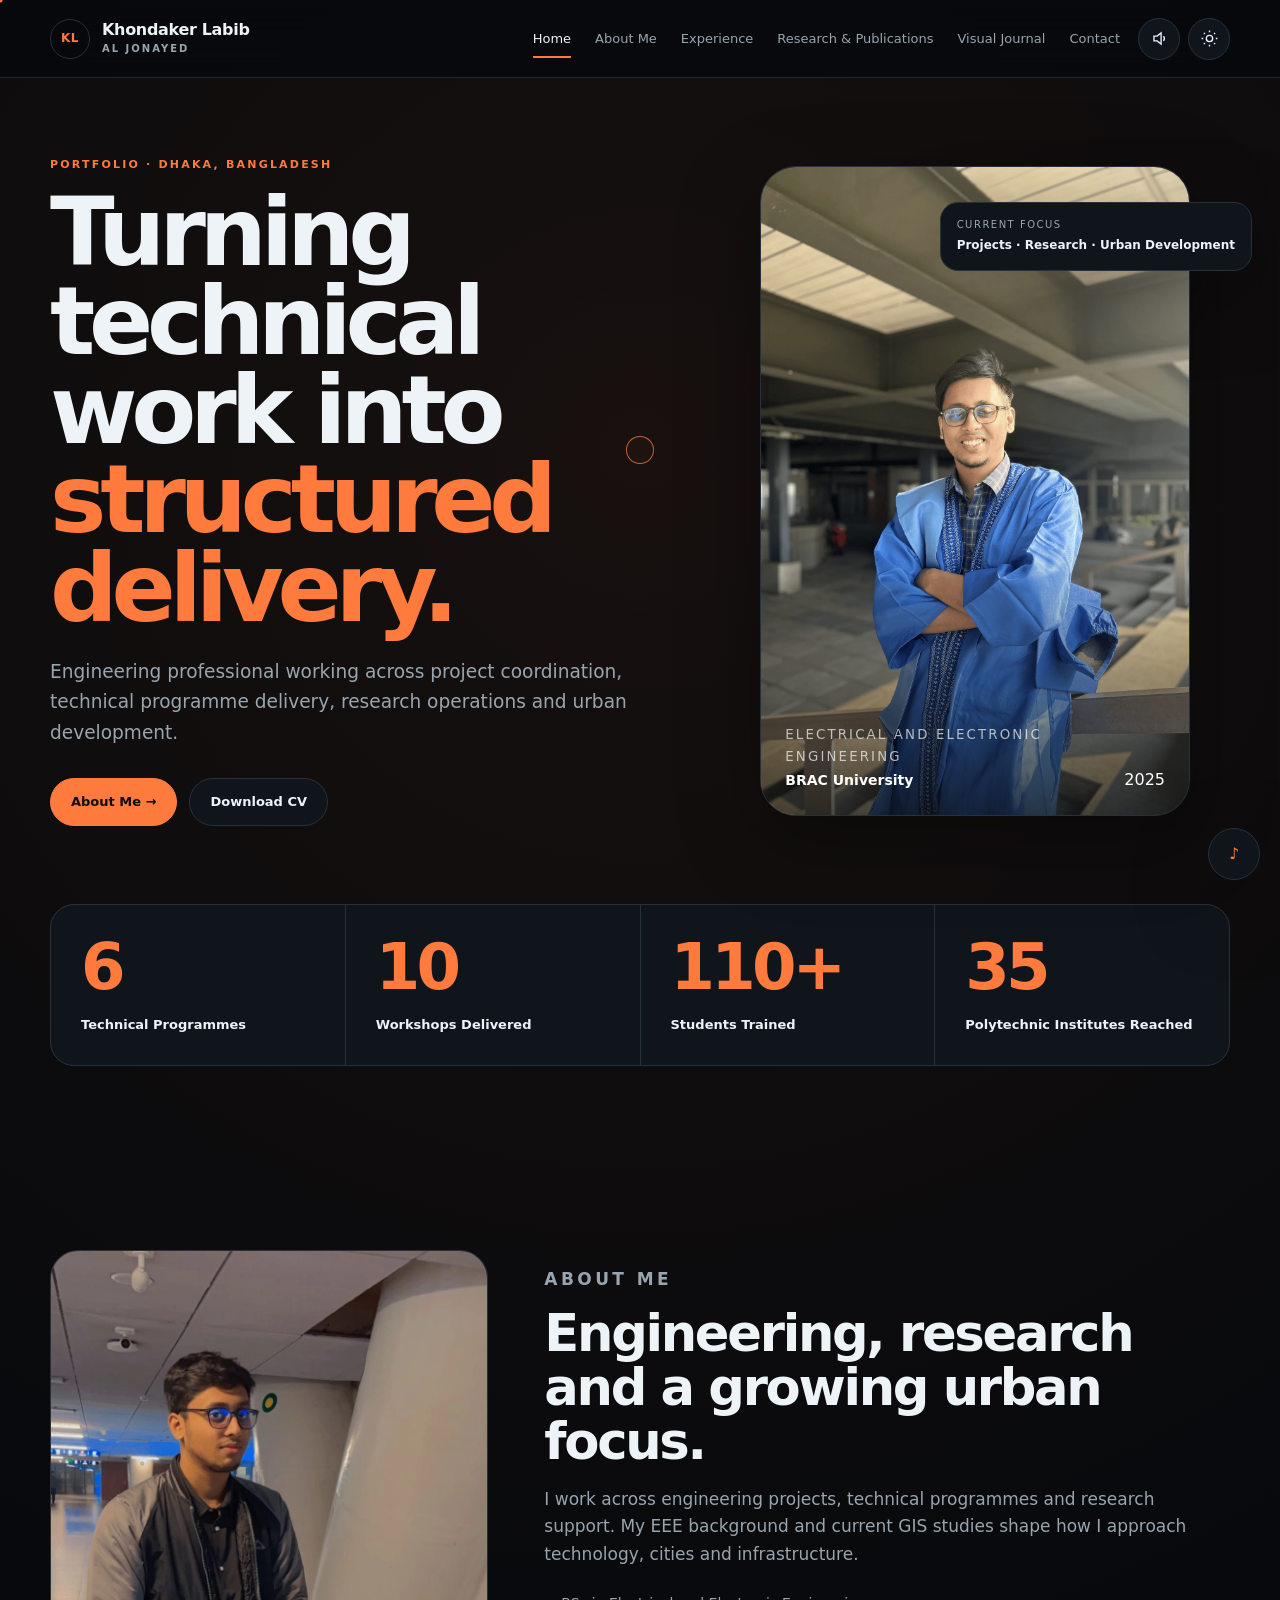
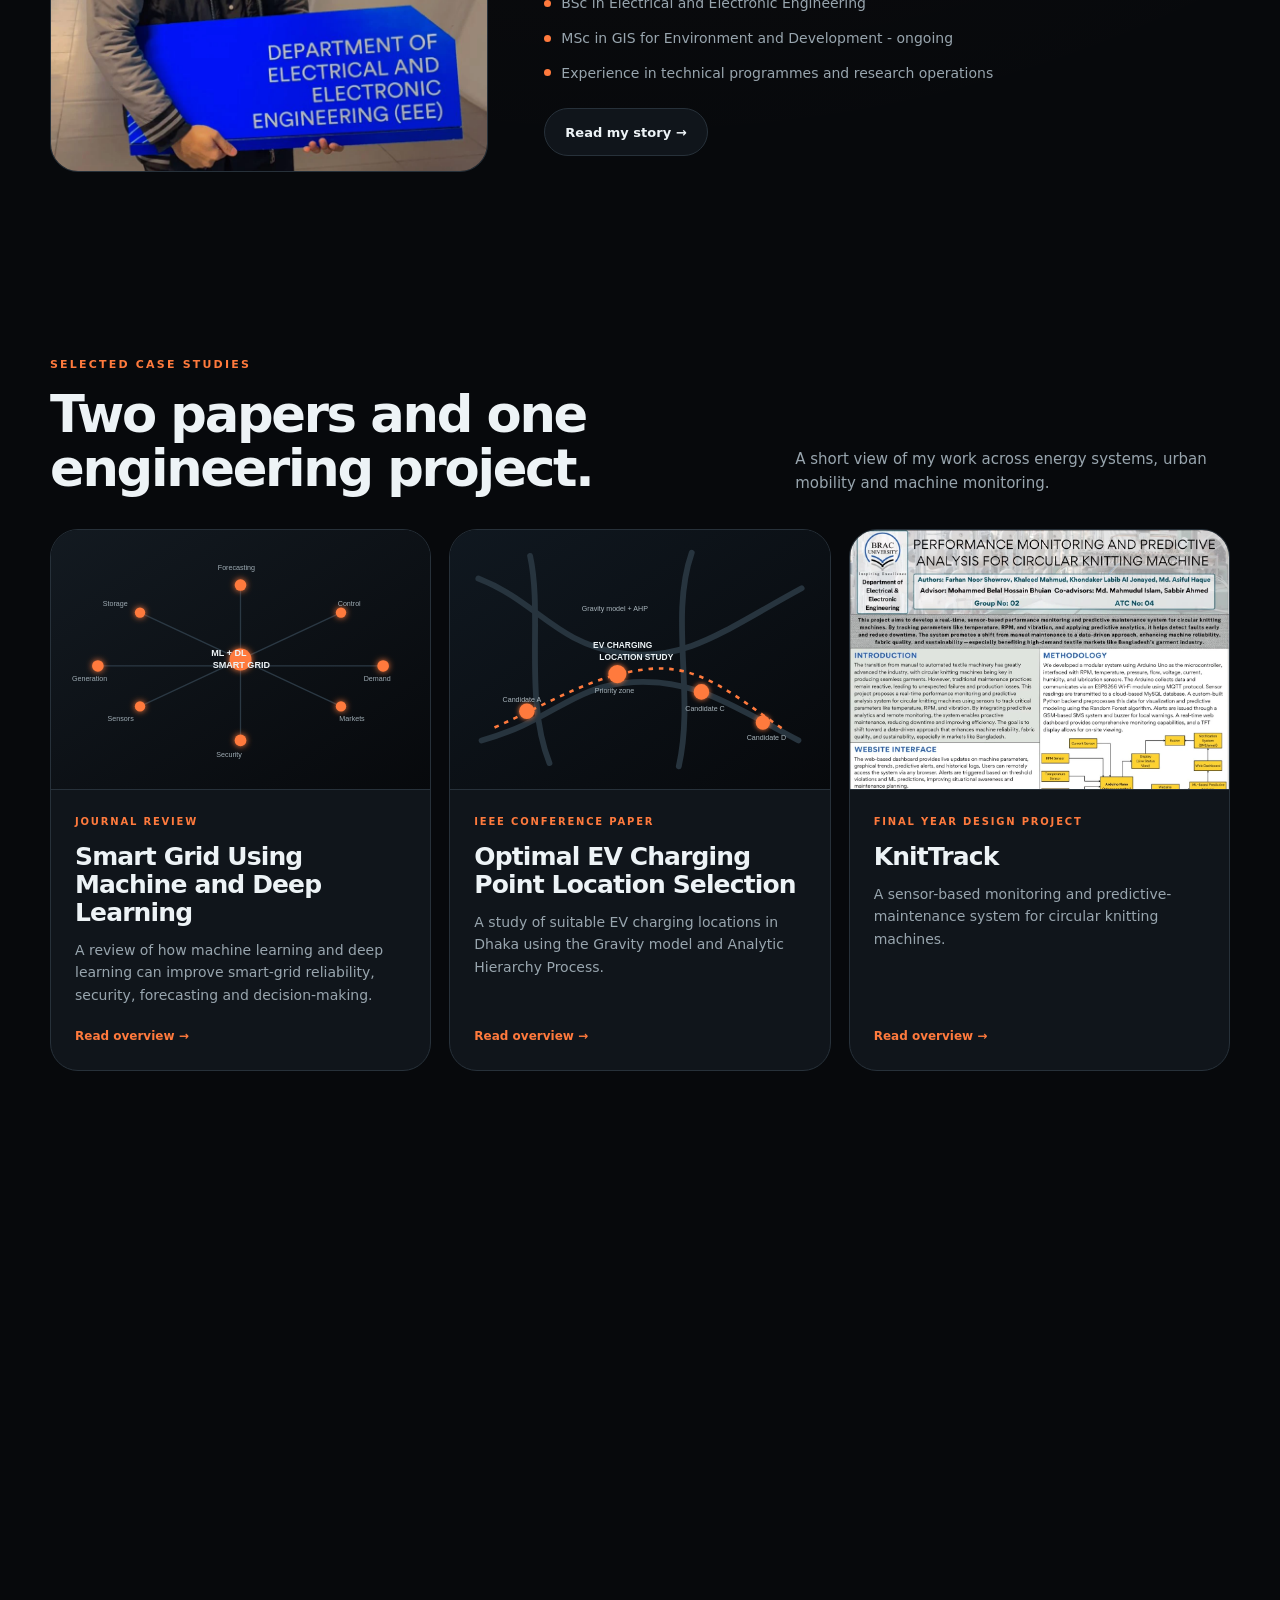
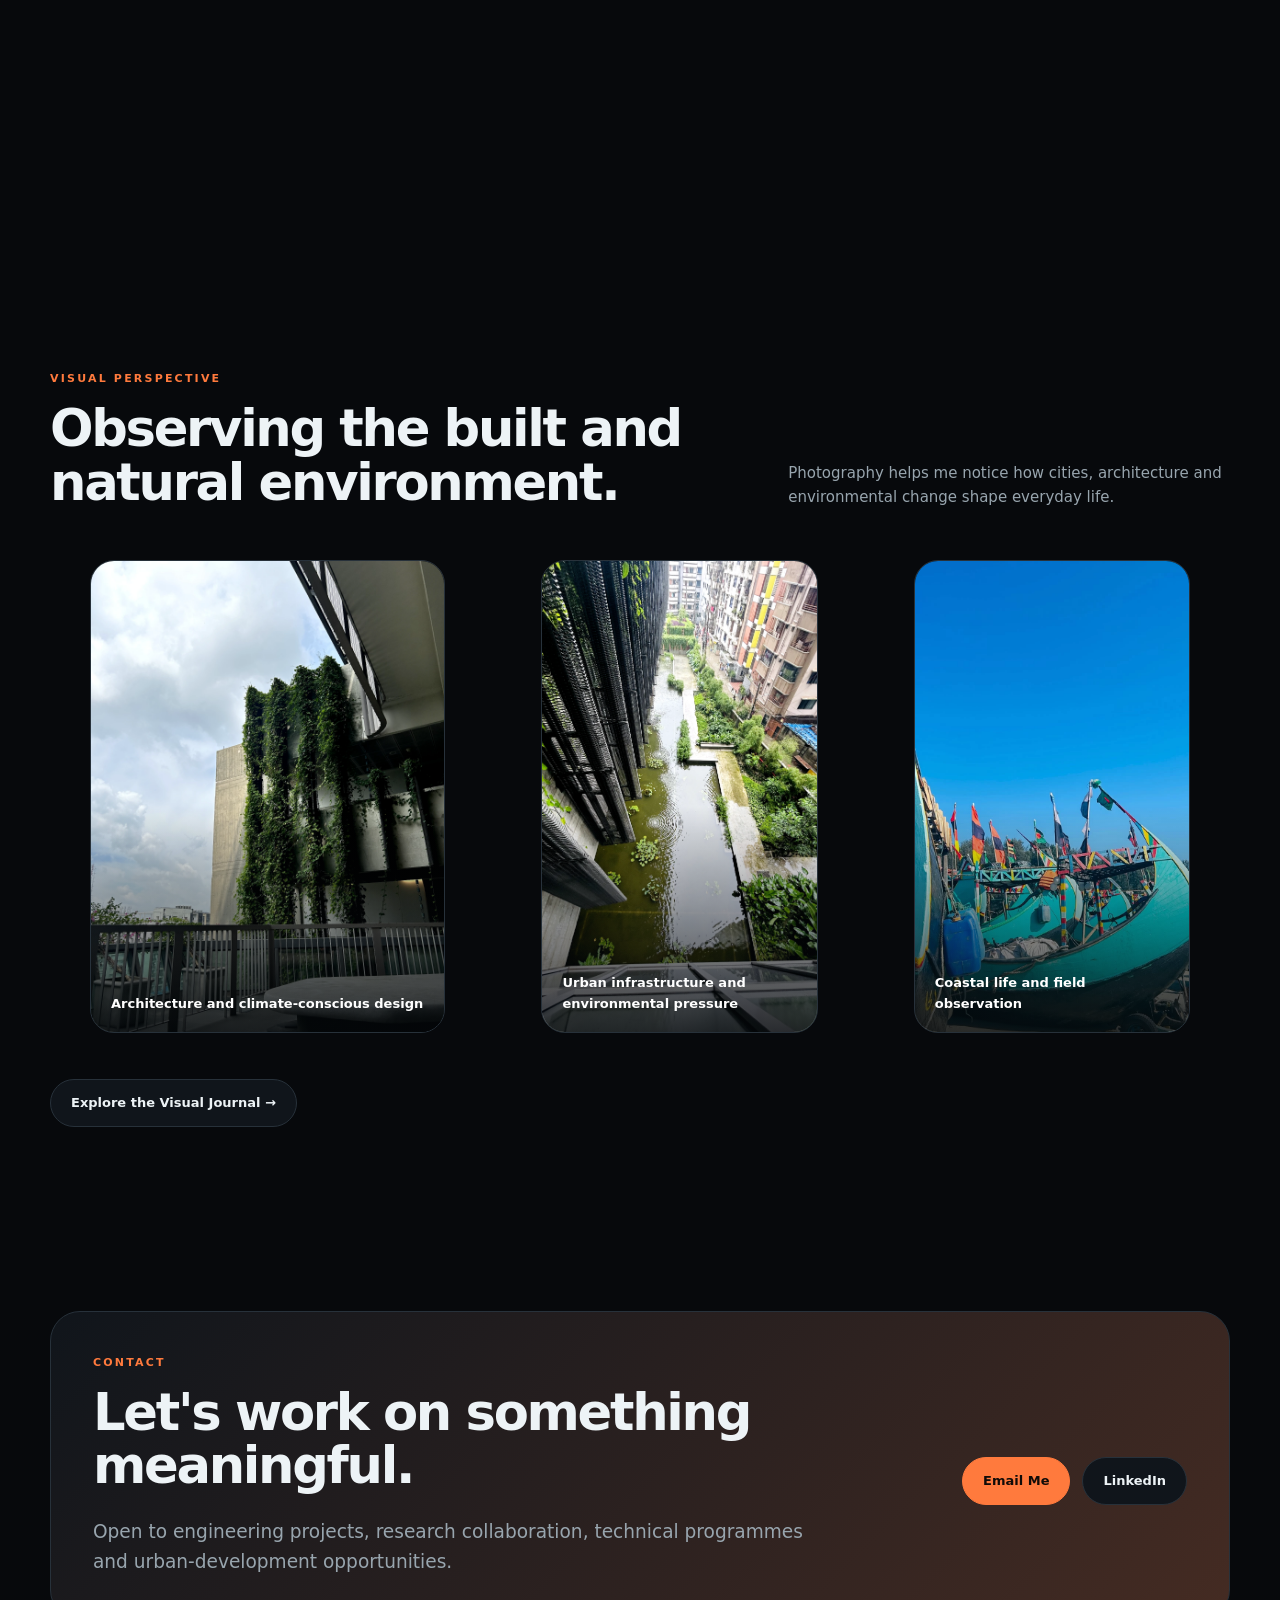
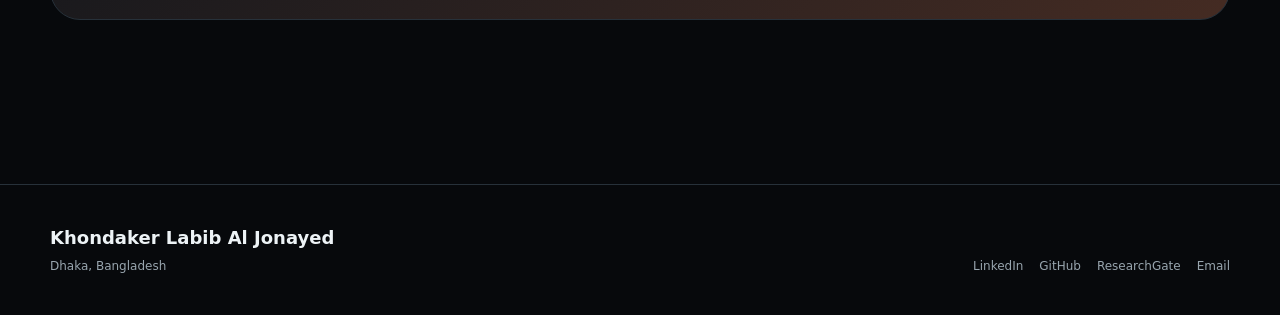
==== commit 1ebbd2f8: "Add portfolio V2 static website" ====
--- a/index.html
+++ b/index.html
@@ -2,105 +2,27 @@
 <html lang="en" data-theme="dark">
 <head>
 <meta charset="utf-8"><meta name="viewport" content="width=device-width,initial-scale=1">
-<title>Khondaker Labib — Engineering Projects, Programme Delivery &amp; GIS</title><meta name="description" content="Portfolio of Khondaker Labib Al Jonayed: engineering project coordination, technical programme delivery, research operations and GIS for environment and infrastructure."><meta name="theme-color" content="#07090c">
-<meta property="og:title" content="Khondaker Labib — Engineering Projects, Programme Delivery &amp; GIS"><meta property="og:description" content="Portfolio of Khondaker Labib Al Jonayed: engineering project coordination, technical programme delivery, research operations and GIS for environment and infrastructure."><meta property="og:type" content="website"><meta property="og:image" content="assets/images/og-card.jpg"><meta property="og:url" content="https://labibrafi08.github.io/khondaker-labib-portfolio/">
+<title>Khondaker Labib Al Jonayed - Engineering, Research &amp; Urban Development</title><meta name="description" content="Engineering professional working across project coordination, technical programme delivery, research operations and urban development."><meta name="theme-color" content="#07090c">
+<meta property="og:title" content="Khondaker Labib Al Jonayed - Engineering, Research &amp; Urban Development"><meta property="og:description" content="Engineering professional working across project coordination, technical programme delivery, research operations and urban development."><meta property="og:type" content="website"><meta property="og:image" content="assets/images/og-card.jpg"><meta property="og:url" content="https://labibrafi08.github.io/khondaker-labib-portfolio/">
 <meta name="twitter:card" content="summary_large_image"><link rel="canonical" href="https://labibrafi08.github.io/khondaker-labib-portfolio/"><link rel="icon" href="assets/images/favicon.svg" type="image/svg+xml"><link rel="stylesheet" href="assets/css/styles.css">
-<script type="application/ld+json">{"@context":"https://schema.org","@type":"Person","name":"Khondaker Labib Al Jonayed","url":"https://labibrafi08.github.io/khondaker-labib-portfolio/","jobTitle":"Engineer — Planning, Marketing & Training","email":"mailto:labibrafi2000@gmail.com","sameAs":["https://github.com/LabibRafi08","https://www.linkedin.com/in/khondaker-labib/","https://www.researchgate.net/profile/Khondaker-Labib-Al-Jonayed?ev=hdr_xprf"],"address":{"@type":"PostalAddress","addressLocality":"Dhaka","addressCountry":"Bangladesh"},"alumniOf":[{"@type":"CollegeOrUniversity","name":"BRAC University"},{"@type":"CollegeOrUniversity","name":"Jahangirnagar University"}]}</script>
-</head><body data-page="home">
+<script type="application/ld+json">{"@context":"https://schema.org","@type":"Person","name":"Khondaker Labib Al Jonayed","url":"https://labibrafi08.github.io/khondaker-labib-portfolio/","jobTitle":"Engineer - Planning, Marketing & Training","email":"mailto:labibrafi2000@gmail.com","sameAs":["https://github.com/LabibRafi08","https://www.linkedin.com/in/khondaker-labib/","https://www.researchgate.net/profile/Khondaker-Labib-Al-Jonayed"],"address":{"@type":"PostalAddress","addressLocality":"Dhaka","addressCountry":"Bangladesh"}}</script>
+</head>
+<body data-page="home">
 <div class="page-intro" aria-hidden="true"><div class="intro-inner"><div class="intro-mark"><span>Khondaker Labib</span><span>KL</span></div><div class="intro-line"></div></div></div>
-
-<a class="skip-link" href="#main-content">Skip to content</a>
-<div class="scroll-progress" aria-hidden="true"></div>
-<div class="cursor-dot" aria-hidden="true"></div><div class="cursor-ring" aria-hidden="true"><span class="cursor-label"></span></div>
+<a class="skip-link" href="#main-content">Skip to content</a><div class="scroll-progress" aria-hidden="true"></div><div class="cursor-dot" aria-hidden="true"></div><div class="cursor-ring" aria-hidden="true"></div>
 <header class="site-header">
-  <a class="brand" href="index.html" aria-label="Khondaker Labib home">
-    <span class="brand-mark">KL</span><span class="brand-copy">Khondaker Labib<small>ENGINEERING · PROGRAMMES · GIS</small></span>
-  </a>
-  <div class="header-right">
-    <nav class="site-nav" aria-label="Primary navigation"><a href="index.html" class="is-active">Home</a><a href="work.html" class="">Work</a><a href="experience.html" class="">Experience</a><a href="research.html" class="">Research</a><a href="journal.html" class="">Journal</a><a href="contact.html" class="">Contact</a></nav>
-    <div class="header-actions">
-      <button class="icon-btn" type="button" data-sound-open aria-label="Open soundspace" title="Soundspace" data-cursor="Soundspace"><svg viewBox="0 0 24 24"><path d="M5 9v6h4l5 4V5L9 9H5Z"/><path d="M17 9c1.4 1.7 1.4 4.3 0 6"/></svg></button>
-      <button class="icon-btn" type="button" data-theme-toggle aria-label="Switch theme" title="Theme"><svg viewBox="0 0 24 24"><circle cx="12" cy="12" r="4"/><path d="M12 2v2M12 20v2M4.9 4.9l1.4 1.4M17.7 17.7l1.4 1.4M2 12h2M20 12h2M4.9 19.1l1.4-1.4M17.7 6.3l1.4-1.4"/></svg></button>
-      <button class="icon-btn menu-btn" type="button" aria-expanded="false" aria-label="Open menu"><svg viewBox="0 0 24 24"><path d="M4 7h16M4 12h16M4 17h16"/></svg></button>
-    </div>
-  </div>
+<a class="brand" href="index.html" aria-label="Home"><span class="brand-mark">KL</span><span class="brand-copy">Khondaker Labib<small>Al Jonayed</small></span></a>
+<div class="header-right"><nav class="site-nav" aria-label="Primary navigation"><a href="index.html" class="is-active">Home</a><a href="about.html" class="">About Me</a><a href="experience.html" class="">Experience</a><a href="research.html" class="">Research & Publications</a><a href="journal.html" class="">Visual Journal</a><a href="contact.html" class="">Contact</a></nav><div class="header-actions"><button class="icon-btn" type="button" data-sound-open aria-label="Open music player" title="Music"><svg viewBox="0 0 24 24"><path d="M5 9v6h4l5 4V5L9 9H5Z"/><path d="M17 9c1.4 1.7 1.4 4.3 0 6"/></svg></button><button class="icon-btn" type="button" data-theme-toggle aria-label="Switch theme"><svg viewBox="0 0 24 24"><circle cx="12" cy="12" r="4"/><path d="M12 2v2M12 20v2M4.9 4.9l1.4 1.4M17.7 17.7l1.4 1.4M2 12h2M20 12h2M4.9 19.1l1.4-1.4M17.7 6.3l1.4-1.4"/></svg></button><button class="icon-btn menu-btn" type="button" aria-expanded="false" aria-label="Open menu"><svg viewBox="0 0 24 24"><path d="M4 7h16M4 12h16M4 17h16"/></svg></button></div></div>
 </header>
 <main id="main-content">
-<section class="hero shell">
-  <div class="hero-copy">
-    <div class="hero-status" data-reveal="left"><span class="status-dot"></span>Dhaka, Bangladesh · Open to global opportunities</div>
-    <h1 class="display" data-reveal="left">I turn technical work into <span class="accent">structured delivery.</span></h1>
-    <p class="lead" data-reveal="left">I am an engineering professional working across project planning, technical programme delivery, industry engagement and research operations—now extending that systems background into GIS for environment, infrastructure and urban development.</p>
-    <div class="role-line" data-reveal="left"><span class="role-chip"><strong>Current role:</strong> Engineer — Planning, Marketing & Training</span><span class="role-chip"><strong>Graduate study:</strong> MSc in GIS for Environment & Development</span></div>
-    <div class="button-row" data-reveal="left"><a class="btn btn-primary" data-magnetic data-cursor="Explore work" href="work.html">Explore selected work <svg viewBox="0 0 24 24"><path d="M5 12h14M14 6l6 6-6 6"/></svg></a><a class="btn btn-secondary" data-magnetic data-cursor="Open CV" href="assets/docs/Khondaker_Labib_Al_Jonayed_CV.pdf" download>Download CV</a><a class="btn btn-secondary" data-config-link="githubProfile" data-cursor="GitHub" target="_blank" rel="noreferrer" hidden>GitHub</a></div>
-  </div>
-  <div class="hero-visual" data-reveal="right" data-tilt>
-    <figure class="hero-image-wrap"><picture class=""><source srcset="assets/images/web/hero-convocation.webp" type="image/webp"><img src="assets/images/originals/hero-convocation.png" data-original="assets/images/originals/hero-convocation.png" alt="Khondaker Labib in a blue graduation gown, leaning beside a railing" loading="eager" decoding="async"></picture><figcaption class="hero-image-label"><span>Electrical & Electronic Engineering</span><strong>BRAC University</strong></figcaption></figure>
-    <div class="float-card float-a"><span>Professional centre</span><strong>Engineering + organised execution</strong></div>
-    <div class="float-card float-b"><span>Current direction</span><strong>GIS · Infrastructure · Development</strong></div>
-  </div>
-</section>
-<section class="proof-bar" aria-label="Professional focus"><div class="proof-track"><span>Engineering Project Coordination</span><i></i><span>Technical Programme Delivery</span><i></i><span>Research Operations</span><i></i><span>Industry Engagement</span><i></i><span>GIS for Environment & Infrastructure</span><i></i><span>Engineering Project Coordination</span><i></i><span>Technical Programme Delivery</span><i></i><span>Research Operations</span><i></i><span>Industry Engagement</span><i></i><span>GIS for Environment & Infrastructure</span><i></i></div></section>
-<section class="section shell">
-  <div class="section-head" data-reveal><div><p class="kicker">Professional evidence</p><h2 class="h2">Work measured by outcomes, not adjectives.</h2></div><p class="lead">The numbers below come from delivered technical programmes and institutional outreach at FaboTronix—not generic skill claims.</p></div>
-  <div class="metric-grid">
-    <article class="metric" data-reveal><strong data-count="10" data-suffix="+">0</strong><span>Technical training programmes delivered</span><small>IoT · Robotics · PLC</small></article>
-    <article class="metric" data-reveal><strong data-count="20" data-suffix="+">0</strong><span>Hands-on workshops delivered</span><small>Practical engineering learning</small></article>
-    <article class="metric" data-reveal><strong data-count="150" data-suffix="+">0</strong><span>Participants trained directly</span><small>Structured technical sessions</small></article>
-    <article class="metric" data-reveal><strong data-count="35" data-suffix="+">0</strong><span>Polytechnic institutes reached</span><small>800+ students engaged</small></article>
-  </div>
-</section>
-<section class="section shell">
-  <div class="story-grid">
-    <figure class="story-photo" data-reveal="left"><picture class=""><source srcset="assets/images/web/about-portrait.webp" type="image/webp"><img src="assets/images/originals/about-portrait.jpeg" data-original="assets/images/originals/about-portrait.jpeg" alt="Khondaker Labib in a traditional outfit on a tree-lined road" loading="lazy" decoding="async"></picture><figcaption>Personal portrait — included to introduce the person behind the work, not as decoration.</figcaption></figure>
-    <div class="story-copy" data-reveal="right"><p class="kicker">Professional profile</p><h2 class="h2">At the centre of my work is execution.</h2><div class="prose"><p>I coordinate the people, information, resources and communication required to move a technical objective from idea to delivery. My experience spans hands-on engineering programmes, institutional engagement, product and R&D support, research administration and applied technology projects.</p><p>My electrical and electronic engineering background helps me understand systems, sensors and implementation constraints. My current MSc in GIS is widening that perspective toward spatial analysis, sustainable infrastructure, urban systems and disaster-risk decision support.</p></div><div class="story-points"><div class="story-point"><span>01</span><div><strong>Technical understanding</strong><p>EEE, IoT, sensors, automation, energy systems and hardware-centred prototyping.</p></div></div><div class="story-point"><span>02</span><div><strong>Delivery discipline</strong><p>Planning, documentation, stakeholder coordination, training operations and measurable follow-through.</p></div></div><div class="story-point"><span>03</span><div><strong>Spatial direction</strong><p>Developing GIS capability for infrastructure, environment, urban development and risk analysis.</p></div></div></div></div>
-  </div>
-</section>
-<section class="section shell">
-  <div class="section-head" data-reveal><div><p class="kicker">Selected evidence</p><h2 class="h2">Images and words tell the same story.</h2></div><p class="lead">Each visual below is directly connected to the work being described: project showcase, programme presentation and urban-environment observation.</p></div>
-  <div class="case-grid">
-    <a class="case-card featured" href="work.html#knitting-machine" data-reveal="left" data-tilt data-cursor="Open case"><picture class=""><source srcset="assets/images/web/research-showcase.webp" type="image/webp"><img src="assets/images/originals/research-showcase.jpeg" data-original="assets/images/originals/research-showcase.jpeg" alt="Project team presenting the circular knitting machine monitoring prototype" loading="lazy" decoding="async"></picture><div class="case-copy"><span>Featured engineering project</span><h3>Performance monitoring and predictive maintenance for a circular knitting machine</h3><p>IoT-enabled condition monitoring using ESP32, sensors, dashboard development and machine-learning analysis.</p><b>Read the complete case study ↗</b></div></a>
-    <a class="case-card" href="experience.html#fabotronix" data-reveal="right" data-tilt data-cursor="Experience"><picture class=""><source srcset="assets/images/web/stage-presentation.webp" type="image/webp"><img src="assets/images/originals/stage-presentation.jpg" data-original="assets/images/originals/stage-presentation.jpg" alt="Khondaker Labib presenting a technical programme on stage" loading="lazy" decoding="async"></picture><div class="case-copy"><span>Programme delivery</span><h3>Technical training, outreach and industry engagement</h3><p>Planning and communicating practical programmes across students, institutes and industry partners.</p><b>View professional evidence ↗</b></div></a>
-    <a class="case-card" href="research.html#gis-direction" data-reveal="right" data-tilt data-cursor="GIS direction"><picture class=""><source srcset="assets/images/web/urban-water.webp" type="image/webp"><img src="assets/images/originals/urban-water.png" data-original="assets/images/originals/urban-water.png" alt="Urban water and drainage condition observed from a building" loading="lazy" decoding="async"></picture><div class="case-copy"><span>Current GIS direction</span><h3>Environment, infrastructure and urban systems</h3><p>Building spatial-analysis capability around flood, drainage, accessibility, risk and sustainable development.</p><b>Explore the research direction ↗</b></div></a>
-  </div>
-</section>
-<section class="process-band"><div class="section shell process-wrap">
-  <div data-reveal="left"><p class="kicker">How I work</p><h2 class="h2">Technical depth matters when it can be organised and delivered.</h2><p class="lead" style="margin-top:22px">My contribution is strongest where engineering understanding must be converted into a practical plan, coordinated implementation and documented outcome.</p><div class="button-row"><a class="text-link" href="experience.html">See the full professional timeline <span>↗</span></a></div></div>
-  <div class="process-list"><article class="process-item" data-reveal><span>01</span><div><h3>Clarify the operating problem</h3><p>Define the user, context, constraints, evidence and success criteria before proposing a solution.</p></div></article><article class="process-item" data-reveal><span>02</span><div><h3>Structure the delivery plan</h3><p>Translate the objective into tasks, ownership, resources, timelines and documentation.</p></div></article><article class="process-item" data-reveal><span>03</span><div><h3>Coordinate people and systems</h3><p>Keep technical work, communication, logistics and stakeholder expectations aligned.</p></div></article><article class="process-item" data-reveal><span>04</span><div><h3>Validate and communicate the outcome</h3><p>Review performance, capture evidence, report clearly and improve the next delivery cycle.</p></div></article></div>
-</div></section>
-<section class="section shell" id="direction">
-  <div class="direction-grid">
-    <div data-reveal="left"><p class="kicker">Current graduate direction</p><h2 class="h2">Building an engineering–GIS profile for environment and infrastructure.</h2><p class="lead" style="margin-top:24px">My MSc in GIS for Environment and Development is extending my systems background into spatial analysis, urban development, disaster risk, flood and drainage, transport, utilities and evidence-based infrastructure planning.</p><div class="pills"><span class="pill">Spatial analysis</span><span class="pill">Remote sensing</span><span class="pill">Urban systems</span><span class="pill">Disaster risk</span><span class="pill">Flood & drainage</span><span class="pill">Infrastructure GIS</span></div><a class="btn btn-secondary" data-magnetic href="research.html" data-cursor="Research">Explore research and GIS</a></div>
-    <div class="direction-gallery" data-reveal="right"><figure><picture class=""><source srcset="assets/images/web/green-facade.webp" type="image/webp"><img src="assets/images/originals/green-facade.png" data-original="assets/images/originals/green-facade.png" alt="Green facade and contemporary architecture under a cloudy sky" loading="lazy" decoding="async"></picture><figcaption>Built environment and climate-responsive architecture</figcaption></figure><figure><picture class=""><source srcset="assets/images/web/urban-water.webp" type="image/webp"><img src="assets/images/originals/urban-water.png" data-original="assets/images/originals/urban-water.png" alt="Urban water and drainage condition" loading="lazy" decoding="async"></picture><figcaption>Urban drainage and environmental pressure</figcaption></figure><figure><picture class=""><source srcset="assets/images/web/storm-city.webp" type="image/webp"><img src="assets/images/originals/storm-city.png" data-original="assets/images/originals/storm-city.png" alt="Storm clouds over a dense urban area" loading="lazy" decoding="async"></picture><figcaption>Urban climate and exposure</figcaption></figure></div>
-  </div>
-</section>
-<section class="section shell">
-  <div class="section-head" data-reveal><div><p class="kicker">Research communication</p><h2 class="h2">Selected publications.</h2></div><p class="lead">Work across smart grids, renewable-energy systems, EV infrastructure and optimisation—presented without inflated claims or invented metrics.</p></div>
-  <div class="publication-list"><article class="publication" data-reveal><span class="num">01</span><div><h3>Transformation and Future Trends of Smart Grid using Machine and Deep Learning.</h3><p>International Journal of Applied Power Engineering (IJAPE)</p></div><span class="tag">Journal article</span></article><article class="publication" data-reveal><span class="num">02</span><div><h3>Assessing the Feasibility and Performance of Solar–Wind Hybrid Power Plants in Coastal Areas of Bangladesh: A Techno-Economic Analysis.</h3><p>Brunei International Conference on Engineering &amp; Technology</p></div><span class="tag">Conference paper</span></article><article class="publication" data-reveal><span class="num">03</span><div><h3>Sizing an Off-Grid Photovoltaic System for a Regular East African Residence.</h3><p>IEEE Xplore</p></div><span class="tag">Conference paper</span></article></div>
-  <div class="button-row"><a class="btn btn-secondary" href="research.html">View all publications and research</a></div>
-</section>
-<section class="section shell">
-  <div class="section-head" data-reveal><div><p class="kicker">Visual journal</p><h2 class="h2">Observation as a supporting practice.</h2></div><p class="lead">A tightly curated selection from my own archive—architecture, urban atmosphere and coastal landscapes. The journal supports the portfolio; it does not compete with the professional work.</p></div>
-  <div class="journal-grid"><a class="journal-card tall" href="journal.html" data-reveal="left" data-cursor="Open journal"><picture class=""><source srcset="assets/images/web/green-facade.webp" type="image/webp"><img src="assets/images/originals/green-facade.png" data-original="assets/images/originals/green-facade.png" alt="Vertical greenery on a contemporary building" loading="lazy" decoding="async"></picture><span><strong>Built environment</strong><small>Architecture, climate and vertical greenery</small></span></a><a class="journal-card" href="journal.html" data-reveal data-cursor="Open journal"><picture class=""><source srcset="assets/images/web/storm-city.webp" type="image/webp"><img src="assets/images/originals/storm-city.png" data-original="assets/images/originals/storm-city.png" alt="Storm cloud over a dense city" loading="lazy" decoding="async"></picture><span><strong>Urban weather</strong><small>Atmosphere over Dhaka</small></span></a><a class="journal-card" href="journal.html" data-reveal data-cursor="Open journal"><picture class=""><source srcset="assets/images/web/sea-sunset.webp" type="image/webp"><img src="assets/images/originals/sea-sunset.png" data-original="assets/images/originals/sea-sunset.png" alt="Sunset reflected across the sea" loading="lazy" decoding="async"></picture><span><strong>Coastal light</strong><small>Horizon and movement</small></span></a><a class="journal-card wide" href="journal.html" data-reveal="right" data-cursor="Open journal"><picture class=""><source srcset="assets/images/web/brac-heritage.webp" type="image/webp"><img src="assets/images/originals/brac-heritage.jpeg" data-original="assets/images/originals/brac-heritage.jpeg" alt="Historic red-brick university architecture" loading="lazy" decoding="async"></picture><span><strong>Institutional architecture</strong><small>Material, history and place</small></span></a></div>
-</section>
-<section class="section shell"><div class="cta" data-reveal><div><p class="kicker">Contact</p><h2 class="h2">Need someone who can connect technical work with organised delivery?</h2></div><div class="button-row"><a class="btn btn-primary" data-magnetic href="contact.html">Start a conversation</a><a class="btn btn-secondary" href="mailto:labibrafi2000@gmail.com">Email directly</a></div></div></section>
-</main>
-
-<footer class="site-footer">
-  <div class="footer-brand"><strong>Khondaker Labib Al Jonayed</strong><p>Engineering project coordination, technical programme delivery, research operations and a growing GIS practice for environment and infrastructure.</p></div>
-  <div class="footer-links"><a href="mailto:labibrafi2000@gmail.com">Email</a><a data-config-link="linkedin" target="_blank" rel="noreferrer" hidden>LinkedIn</a><a data-config-link="researchGate" target="_blank" rel="noreferrer" hidden>ResearchGate</a><a data-config-link="githubProfile" target="_blank" rel="noreferrer" hidden>GitHub</a><a data-config-link="playlistUrl" target="_blank" rel="noreferrer" hidden>Playlist</a></div>
-  <div class="footer-bottom"><span>© 2026 Khondaker Labib</span><span>Real photographs · No AI imagery</span></div>
-</footer>
-<div class="soundspace" role="dialog" aria-label="Soundspace">
-  <div class="sound-head"><div><span>Soundspace</span><strong>Ambient focus & Labib's YouTube playlist</strong></div><button class="sound-close" type="button" aria-label="Close soundspace">×</button></div>
-  <div class="sound-body">
-    <div class="audio-row"><button class="audio-play" type="button" aria-label="Play or pause ambient focus audio">▶</button><div class="audio-meta"><strong>Ambient Focus</strong><span>Original website ambience · default off</span></div><span class="audio-time">0:00 / 0:00</span></div>
-    <div class="audio-progress" aria-label="Audio progress"><span></span></div>
-    <div class="playlist-block"><p>A personal YouTube playlist is connected here. Playback starts only after you choose it.</p><a class="btn btn-secondary" data-playlist-open target="_blank" rel="noreferrer" hidden>Open YouTube playlist ↗</a><iframe class="spotify-frame" title="Labib personal YouTube playlist" allow="autoplay; clipboard-write; encrypted-media; fullscreen; picture-in-picture" loading="lazy"></iframe></div>
-  </div>
-</div>
-<audio id="ambient-audio" preload="metadata" loop src="assets/audio/ambient-focus.wav"></audio>
-<div class="lightbox" role="dialog" aria-modal="true" aria-label="Image preview"><div class="lightbox-inner"><button class="lightbox-close" type="button" aria-label="Close image preview">×</button><img src="" alt=""><div class="lightbox-caption"></div></div></div>
-<div class="toast" role="status" aria-live="polite"></div>
-<script src="assets/js/config.js"></script><script src="assets/js/main.js"></script>
-</body></html>+<section class="hero shell"><div class="hero-copy"><p class="eyebrow" data-reveal="left">Portfolio · Dhaka, Bangladesh</p><h1 class="display" data-reveal="left">Turning technical work into <span class="accent">structured delivery.</span></h1><p class="lead" data-reveal="left">Engineering professional working across project coordination, technical programme delivery, research operations and urban development.</p><div class="hero-actions" data-reveal="left"><a class="btn btn-primary" href="about.html" data-magnetic>About Me →</a><a class="btn btn-secondary" href="assets/docs/Khondaker_Labib_Al_Jonayed_CV.pdf" download data-magnetic>Download CV</a></div></div><div class="hero-visual" data-reveal="right"><figure class="hero-frame"><picture class=""><source srcset="assets/images/web/hero-convocation.webp" type="image/webp"><img src="assets/images/originals/hero-convocation.png" data-original="assets/images/originals/hero-convocation.png" alt="Khondaker Labib wearing a blue graduation gown and leaning beside a railing" loading="eager" decoding="async"></picture><figcaption class="hero-caption"><div><small>Electrical and Electronic Engineering</small><strong>BRAC University</strong></div><span>2025</span></figcaption></figure><div class="hero-chip"><span>Current focus</span><strong>Projects · Research · Urban Development</strong></div></div></section>
+<section class="section metric-wrap shell"><div class="metric-grid"><article class="metric" data-reveal><strong data-count="6" data-suffix="">0</strong><span>Technical Programmes</span></article><article class="metric" data-reveal><strong data-count="10" data-suffix="">0</strong><span>Workshops Delivered</span></article><article class="metric" data-reveal><strong data-count="110" data-suffix="+">0</strong><span>Students Trained</span></article><article class="metric" data-reveal><strong data-count="35" data-suffix="">0</strong><span>Polytechnic Institutes Reached</span></article></div></section>
+<section class="section shell"><div class="about-preview"><figure class="photo" data-reveal="left"><picture class=""><source srcset="assets/images/web/eee-signboard.webp" type="image/webp"><img src="assets/images/originals/eee-signboard.jpg" data-original="assets/images/originals/eee-signboard.jpg" alt="Khondaker Labib holding the Department of Electrical and Electronic Engineering signboard" loading="lazy" decoding="async"></picture></figure><div class="copy" data-reveal="right"><p class="kicker">About Me</p><h2 class="h2">Engineering, research and a growing urban focus.</h2><p>I work across engineering projects, technical programmes and research support. My EEE background and current GIS studies shape how I approach technology, cities and infrastructure.</p><div class="mini-list"><span><i></i>BSc in Electrical and Electronic Engineering</span><span><i></i>MSc in GIS for Environment and Development - ongoing</span><span><i></i>Experience in technical programmes and research operations</span></div><a class="btn btn-secondary" href="about.html">Read my story →</a></div></div></section>
+<section class="section shell"><div class="section-head" data-reveal><div><p class="kicker">Selected case studies</p><h2 class="h2">Two papers and one engineering project.</h2></div><p class="lead">A short view of my work across energy systems, urban mobility and machine monitoring.</p></div><div class="case-grid"><a class="case-card" href="research.html#smart-grid" data-reveal data-magnetic><div class="case-visual"><img src="assets/images/graphics/smart-grid.svg" alt="Smart Grid Using Machine and Deep Learning" loading="lazy"></div><div class="case-body"><span class="case-kind">Journal Review</span><h3>Smart Grid Using Machine and Deep Learning</h3><p>A review of how machine learning and deep learning can improve smart-grid reliability, security, forecasting and decision-making.</p><span class="case-link">Read overview →</span></div></a><a class="case-card" href="research.html#ev-charging" data-reveal data-magnetic><div class="case-visual"><img src="assets/images/graphics/ev-charging.svg" alt="Optimal EV Charging Point Location Selection" loading="lazy"></div><div class="case-body"><span class="case-kind">IEEE Conference Paper</span><h3>Optimal EV Charging Point Location Selection</h3><p>A study of suitable EV charging locations in Dhaka using the Gravity model and Analytic Hierarchy Process.</p><span class="case-link">Read overview →</span></div></a><a class="case-card" href="research.html#knittrack" data-reveal data-magnetic><div class="case-visual"><img src="assets/images/web/project-poster.webp" alt="KnitTrack" loading="lazy"></div><div class="case-body"><span class="case-kind">Final Year Design Project</span><h3>KnitTrack</h3><p>A sensor-based monitoring and predictive-maintenance system for circular knitting machines.</p><span class="case-link">Read overview →</span></div></a></div></section>
+<section class="section shell"><div class="section-head" data-reveal><div><p class="kicker">Experience</p><h2 class="h2">A practical mix of engineering, research and visual work.</h2></div></div><div class="experience-snapshot"><article class="role-card" data-reveal><span class="period">November 2025 - Present</span><h3>Engineer - Planning, Marketing &amp; Training</h3><strong>FaboTronix Limited</strong><p>Coordinate technical programmes, institutional engagement, engineering communication and cross-functional activities.</p><a href="experience.html">View experience →</a></article><article class="role-card" data-reveal><span class="period">April 2024 - November 2025</span><h3>Administrative Coordinator</h3><strong>Biomedical Science and Engineering Research Center (BIOSE)</strong><p>Supported research operations through procurement, logistics, documentation and stakeholder communication.</p><a href="experience.html">View experience →</a></article><article class="role-card" data-reveal><span class="period">April 2022 - Present</span><h3>Freelance Graphic Designer &amp; Video Editor</h3><strong>Independent Work</strong><p>Create social media designs, event materials, presentation visuals and short-form video content.</p><a href="experience.html">View experience →</a></article></div></section>
+<section class="section shell"><div class="section-head" data-reveal><div><p class="kicker">Visual perspective</p><h2 class="h2">Observing the built and natural environment.</h2></div><p class="lead">Photography helps me notice how cities, architecture and environmental change shape everyday life.</p></div><div class="visual-strip"><figure class="visual-item" data-reveal><img src="assets/images/web/green-facade.webp" alt="Green facade of a modern university building" loading="lazy"><figcaption class="visual-caption">Architecture and climate-conscious design</figcaption></figure><figure class="visual-item" data-reveal><img src="assets/images/web/urban-water.webp" alt="Urban water and drainage beside dense buildings" loading="lazy"><figcaption class="visual-caption">Urban infrastructure and environmental pressure</figcaption></figure><figure class="visual-item" data-reveal><img src="assets/images/web/fishing-boats.webp" alt="Fishing boats on the coast" loading="lazy"><figcaption class="visual-caption">Coastal life and field observation</figcaption></figure></div><div class="button-row"><a class="btn btn-secondary" href="journal.html">Explore the Visual Journal →</a></div></section>
+<section class="section shell"><div class="cta-band" data-reveal><div><p class="kicker">Contact</p><h2 class="h2">Let's work on something meaningful.</h2><p class="lead">Open to engineering projects, research collaboration, technical programmes and urban-development opportunities.</p></div><div class="button-row"><a class="btn btn-primary" href="mailto:labibrafi2000@gmail.com">Email Me</a><a class="btn btn-secondary" href="https://www.linkedin.com/in/khondaker-labib/" target="_blank" rel="noreferrer">LinkedIn</a></div></div></section></main>
+<footer class="site-footer"><div class="shell footer-grid"><div class="footer-brand">Khondaker Labib Al Jonayed<small>Dhaka, Bangladesh</small></div><div class="footer-links"><a href="https://www.linkedin.com/in/khondaker-labib/" target="_blank" rel="noreferrer">LinkedIn</a><a href="https://github.com/LabibRafi08" target="_blank" rel="noreferrer">GitHub</a><a href="https://www.researchgate.net/profile/Khondaker-Labib-Al-Jonayed" target="_blank" rel="noreferrer">ResearchGate</a><a href="mailto:labibrafi2000@gmail.com">Email</a></div></div></footer>
+<div class="soundspace" role="dialog" aria-label="Music player"><div class="sound-head"><div><span>Soundspace</span><strong>Music that stays with you across pages</strong></div><button class="sound-close" type="button" aria-label="Close music player">×</button></div><div class="track-info"><div class="track-art">♪</div><div class="track-meta"><strong data-track-title>Ambient Focus</strong><span data-track-artist>Portfolio Soundscape</span></div></div><div class="transport-controls"><button class="track-prev" type="button" aria-label="Previous track">←</button><button class="audio-play" type="button" aria-label="Play or pause">▶</button><button class="track-next" type="button" aria-label="Next track">→</button><div class="audio-progress" aria-label="Track progress"><span></span></div><div class="audio-time">0:00 / 0:00</div></div><div class="volume-row"><span>Volume</span><input class="audio-volume" type="range" min="0" max="1" step="0.01" value="0.65" aria-label="Volume"></div><div class="sound-credit"><span data-track-credit>Credit: Background ambience for the portfolio</span><a href="https://drive.google.com/drive/folders/1qw7-9Or7e8DDqRwEgaO69zn1u7hNWOAk?usp=sharing" target="_blank" rel="noreferrer">Open MP3 library</a></div><audio id="ambient-audio" preload="metadata"></audio></div><button class="music-fab" type="button" aria-label="Open music player">♪</button>
+<div class="lightbox" role="dialog" aria-label="Image preview"><button class="lightbox-close" type="button" aria-label="Close image">×</button><img alt=""><div class="lightbox-caption"></div></div><div class="toast" role="status"></div>
+<script src="assets/js/music-data.js"></script><script src="assets/js/main.js"></script></body></html>
--- a/assets/css/styles.css
+++ b/assets/css/styles.css
@@ -1,491 +1,30 @@
-@import url('https://fonts.googleapis.com/css2?family=Manrope:wght@400;500;600;700;800&family=Space+Grotesk:wght@500;600;700&display=swap');
-
-:root {
-  --bg: #07090c;
-  --bg-2: #0c1015;
-  --panel: rgba(16, 21, 28, .78);
-  --panel-solid: #10151c;
-  --text: #f5f2e9;
-  --muted: #a8b0bb;
-  --soft: #777f8b;
-  --line: rgba(255,255,255,.11);
-  --line-strong: rgba(255,255,255,.2);
-  --accent: #ff8b4a;
-  --accent-2: #61d7d0;
-  --accent-3: #8aa2ff;
-  --shadow: 0 28px 90px rgba(0,0,0,.45);
-  --radius: 26px;
-  --radius-sm: 16px;
-  --max: 1240px;
-  --header: 78px;
+:root{
+  --bg:#07090c;--bg2:#0c1015;--panel:#10151b;--panel2:#151b22;--text:#edf3f6;--muted:#98a5ae;--line:#27313a;--accent:#ff7a3d;--accent2:#ffb58f;--good:#56c596;--shadow:0 24px 80px rgba(0,0,0,.34);--radius:24px;--header:78px;--mouse-x:50vw;--mouse-y:50vh
 }
-
-html[data-theme="light"] {
-  --bg: #f4f0e7;
-  --bg-2: #ebe5da;
-  --panel: rgba(255,255,255,.74);
-  --panel-solid: #fffdf8;
-  --text: #11151a;
-  --muted: #59616b;
-  --soft: #7b8189;
-  --line: rgba(17,21,26,.12);
-  --line-strong: rgba(17,21,26,.22);
-  --shadow: 0 28px 90px rgba(65,50,30,.15);
-}
-
-* { box-sizing: border-box; }
-html { scroll-behavior: smooth; }
-body {
-  margin: 0;
-  min-height: 100vh;
-  background:
-    radial-gradient(circle at 85% 8%, rgba(97,215,208,.10), transparent 26rem),
-    radial-gradient(circle at 12% 18%, rgba(255,139,74,.09), transparent 24rem),
-    var(--bg);
-  color: var(--text);
-  font-family: Manrope, system-ui, -apple-system, BlinkMacSystemFont, "Segoe UI", sans-serif;
-  line-height: 1.65;
-  overflow-x: hidden;
-  transition: background .35s ease, color .35s ease;
-}
-body::before {
-  content: "";
-  position: fixed;
-  inset: 0;
-  pointer-events: none;
-  z-index: -3;
-  background-image:
-    linear-gradient(var(--line) 1px, transparent 1px),
-    linear-gradient(90deg, var(--line) 1px, transparent 1px);
-  background-size: 72px 72px;
-  mask-image: linear-gradient(to bottom, rgba(0,0,0,.52), transparent 80%);
-  opacity: .36;
-}
-body::after {
-  content: "";
-  position: fixed;
-  inset: 0;
-  pointer-events: none;
-  z-index: 9998;
-  background: radial-gradient(260px circle at var(--mouse-x, 50%) var(--mouse-y, 20%), rgba(255,255,255,.055), transparent 72%);
-}
-
-::selection { background: rgba(255,139,74,.35); color: var(--text); }
-a { color: inherit; text-decoration: none; }
-img { max-width: 100%; display: block; }
-button, input, textarea { font: inherit; }
-button { color: inherit; }
-
-.skip-link {
-  position: fixed; left: 16px; top: -80px; z-index: 10000;
-  background: var(--text); color: var(--bg); padding: 10px 15px; border-radius: 10px;
-}
-.skip-link:focus { top: 14px; }
-.scroll-progress { position: fixed; left: 0; top: 0; height: 3px; width: 0; z-index: 10001; background: linear-gradient(90deg,var(--accent),var(--accent-2)); }
-
-.cursor-dot, .cursor-ring { display: none; position: fixed; pointer-events: none; z-index: 10002; transform: translate(-50%,-50%); }
-@media (pointer:fine) and (min-width:900px) {
-  body.cursor-ready, body.cursor-ready a, body.cursor-ready button { cursor: none; }
-  .cursor-dot { display:block; width: 5px; height: 5px; border-radius:50%; background:var(--accent); }
-  .cursor-ring { display:flex; align-items:center; justify-content:center; width: 42px; height:42px; border:1px solid rgba(255,255,255,.52); border-radius:50%; transition:width .18s,height .18s,background .18s,border-color .18s; backdrop-filter: blur(3px); }
-  html[data-theme="light"] .cursor-ring { border-color:rgba(17,21,26,.42); }
-  .cursor-ring.is-active { width: 78px; height:78px; background:rgba(255,139,74,.12); border-color:var(--accent); }
-  .cursor-label { font-size:9px; line-height:1.1; text-align:center; text-transform:uppercase; letter-spacing:.08em; font-weight:800; opacity:0; max-width:54px; }
-  .cursor-ring.is-active .cursor-label { opacity:1; }
-}
-
-.page-intro {
-  position: fixed; inset:0; z-index:10010; background:var(--bg); display:grid; place-items:center;
-  transition: opacity .7s ease, visibility .7s ease;
-}
-.page-intro.is-done { opacity:0; visibility:hidden; }
-.intro-inner { width:min(520px,82vw); }
-.intro-mark { display:flex; align-items:center; justify-content:space-between; margin-bottom:16px; font-family:"Space Grotesk",sans-serif; font-size:clamp(26px,4vw,46px); font-weight:700; }
-.intro-mark span:last-child { color:var(--accent); }
-.intro-line { height:2px; background:var(--line); overflow:hidden; }
-.intro-line::after { content:""; display:block; height:100%; width:100%; background:linear-gradient(90deg,var(--accent),var(--accent-2)); transform:translateX(-100%); animation:introLoad 1.15s cubic-bezier(.65,0,.35,1) forwards; }
-@keyframes introLoad { to { transform:translateX(0); } }
-
-.site-header {
-  height: var(--header); position: sticky; top:0; z-index:1000;
-  display:flex; align-items:center; justify-content:space-between;
-  width:min(calc(100% - 36px), var(--max)); margin:0 auto;
-  border-bottom:1px solid var(--line);
-  background:color-mix(in srgb,var(--bg) 78%,transparent);
-  backdrop-filter:blur(18px) saturate(130%);
-}
-.brand { display:flex; align-items:center; gap:12px; min-width:190px; }
-.brand-mark { width:40px; height:40px; display:grid; place-items:center; border:1px solid var(--line-strong); border-radius:12px; font-family:"Space Grotesk"; font-weight:700; background:linear-gradient(145deg,rgba(255,255,255,.09),transparent); }
-.brand-copy { display:flex; flex-direction:column; font-family:"Space Grotesk"; font-size:14px; font-weight:700; line-height:1.15; }
-.brand-copy small { margin-top:4px; font-family:Manrope; font-size:8px; letter-spacing:.19em; color:var(--soft); }
-.header-right { display:flex; align-items:center; gap:20px; }
-.site-nav { display:flex; align-items:center; gap:24px; }
-.site-nav a { position:relative; color:var(--muted); font-size:13px; font-weight:700; }
-.site-nav a::after { content:""; position:absolute; left:0; right:100%; bottom:-9px; height:2px; background:var(--accent); transition:right .28s ease; }
-.site-nav a:hover,.site-nav a.is-active { color:var(--text); }
-.site-nav a:hover::after,.site-nav a.is-active::after { right:0; }
-.header-actions { display:flex; gap:8px; }
-.icon-btn { width:40px; height:40px; border-radius:12px; border:1px solid var(--line); background:var(--panel); display:grid; place-items:center; cursor:pointer; transition:transform .2s,border-color .2s,background .2s; }
-.icon-btn:hover { transform:translateY(-2px); border-color:var(--accent); }
-.icon-btn svg { width:18px; fill:none; stroke:currentColor; stroke-width:1.8; stroke-linecap:round; stroke-linejoin:round; }
-.menu-btn { display:none; }
-
-main { min-height:calc(100vh - var(--header)); }
-.shell { width:min(calc(100% - 36px), var(--max)); margin-inline:auto; }
-.section { padding:112px 0; }
-.section-compact { padding:76px 0; }
-.rule { height:1px; background:var(--line); }
-.kicker { margin:0 0 14px; color:var(--accent); text-transform:uppercase; letter-spacing:.19em; font-size:11px; font-weight:800; }
-.display { margin:0; font-family:"Space Grotesk",sans-serif; font-size:clamp(42px,6.4vw,92px); line-height:.98; letter-spacing:-.055em; font-weight:700; }
-.display .accent { display:block; color:var(--accent); }
-.h2 { margin:0; font-family:"Space Grotesk",sans-serif; font-size:clamp(34px,4.5vw,62px); line-height:1.03; letter-spacing:-.045em; }
-.h3 { margin:0; font-family:"Space Grotesk",sans-serif; font-size:clamp(23px,2.5vw,34px); line-height:1.12; letter-spacing:-.025em; }
-.lead { margin:0; color:var(--muted); font-size:clamp(16px,1.45vw,20px); line-height:1.78; }
-.prose { color:var(--muted); font-size:15px; line-height:1.82; }
-.prose p { margin:0 0 20px; }
-.section-head { display:grid; grid-template-columns:minmax(0,1.15fr) minmax(280px,.65fr); gap:70px; align-items:end; margin-bottom:54px; }
-
-.hero { min-height:calc(100vh - var(--header)); display:grid; grid-template-columns:minmax(0,1.15fr) minmax(420px,.85fr); gap:64px; align-items:center; padding:58px 0 76px; position:relative; }
-.hero-copy { position:relative; z-index:2; }
-.hero-status { display:inline-flex; align-items:center; gap:10px; border:1px solid var(--line); border-radius:999px; padding:8px 13px; margin-bottom:24px; background:var(--panel); color:var(--muted); font-size:11px; font-weight:700; letter-spacing:.08em; text-transform:uppercase; }
-.status-dot { width:7px; height:7px; border-radius:50%; background:var(--accent-2); box-shadow:0 0 0 6px rgba(97,215,208,.10); animation:pulse 2s infinite; }
-@keyframes pulse { 50% { box-shadow:0 0 0 11px rgba(97,215,208,0); } }
-.hero .lead { max-width:760px; margin-top:28px; }
-.role-line { display:flex; flex-wrap:wrap; gap:12px; margin-top:26px; }
-.role-chip { border:1px solid var(--line); padding:10px 13px; border-radius:12px; color:var(--muted); font-size:12px; background:var(--panel); }
-.role-chip strong { color:var(--text); }
-.button-row { display:flex; flex-wrap:wrap; gap:12px; margin-top:34px; }
-.btn { min-height:48px; display:inline-flex; align-items:center; justify-content:center; gap:10px; padding:0 19px; border-radius:14px; border:1px solid var(--line); font-size:13px; font-weight:800; cursor:pointer; transition:transform .2s,border-color .2s,background .2s,color .2s; }
-.btn svg { width:18px; fill:none; stroke:currentColor; stroke-width:1.8; }
-.btn-primary { background:var(--accent); color:#111; border-color:var(--accent); box-shadow:0 13px 34px rgba(255,139,74,.18); }
-.btn-primary:hover { transform:translateY(-3px); background:#ffa06f; }
-.btn-secondary { background:var(--panel); }
-.btn-secondary:hover { transform:translateY(-3px); border-color:var(--accent-2); }
-.text-link { display:inline-flex; gap:8px; align-items:center; color:var(--text); font-weight:800; font-size:13px; }
-.text-link span { color:var(--accent); transition:transform .2s; }
-.text-link:hover span { transform:translate(3px,-3px); }
-.hero-visual { position:relative; min-height:660px; perspective:1200px; }
-.hero-image-wrap { position:absolute; inset:20px 0 40px 40px; border-radius:34px; overflow:hidden; box-shadow:var(--shadow); border:1px solid var(--line-strong); transform:rotate(1.5deg); background:var(--panel-solid); }
-.hero-image-wrap::after { content:""; position:absolute; inset:0; background:linear-gradient(180deg,transparent 58%,rgba(4,6,8,.68)); pointer-events:none; }
-.hero-image-wrap img { width:100%; height:100%; object-fit:cover; object-position:center 42%; transform:scale(1.015); }
-.hero-image-label { position:absolute; left:20px; right:20px; bottom:18px; z-index:2; display:flex; justify-content:space-between; gap:20px; align-items:end; color:white; }
-.hero-image-label span { font-size:10px; letter-spacing:.14em; text-transform:uppercase; opacity:.72; }
-.hero-image-label strong { font-size:13px; }
-.float-card { position:absolute; z-index:5; min-width:210px; padding:16px 17px; border:1px solid var(--line-strong); border-radius:16px; background:color-mix(in srgb,var(--panel-solid) 88%,transparent); backdrop-filter:blur(18px); box-shadow:0 18px 50px rgba(0,0,0,.25); }
-.float-card span { color:var(--accent); font-size:10px; text-transform:uppercase; letter-spacing:.15em; font-weight:800; }
-.float-card strong { display:block; margin-top:4px; font-size:13px; }
-.float-a { left:0; top:18%; animation:floaty 5s ease-in-out infinite; }
-.float-b { right:-12px; bottom:13%; animation:floaty 5.8s ease-in-out .8s infinite; }
-@keyframes floaty { 50% { transform:translateY(-10px); } }
-
-.proof-bar { overflow:hidden; border-block:1px solid var(--line); background:var(--bg-2); }
-.proof-track { width:max-content; display:flex; align-items:center; gap:28px; padding:15px 0; animation:marquee 28s linear infinite; color:var(--muted); text-transform:uppercase; letter-spacing:.16em; font-size:10px; font-weight:800; }
-.proof-track i { width:5px; height:5px; border-radius:50%; background:var(--accent); }
-@keyframes marquee { to { transform:translateX(-50%); } }
-
-.metric-grid { display:grid; grid-template-columns:repeat(4,1fr); border:1px solid var(--line); border-radius:var(--radius); overflow:hidden; background:var(--panel); }
-.metric { padding:30px; min-height:180px; border-right:1px solid var(--line); display:flex; flex-direction:column; justify-content:space-between; }
-.metric:last-child { border-right:0; }
-.metric strong { font-family:"Space Grotesk"; font-size:clamp(46px,5vw,70px); letter-spacing:-.055em; line-height:1; }
-.metric span { color:var(--muted); font-size:13px; }
-.metric small { color:var(--soft); font-size:10px; text-transform:uppercase; letter-spacing:.12em; }
-
-.story-grid { display:grid; grid-template-columns:.78fr 1.22fr; gap:68px; align-items:center; }
-.story-photo { border-radius:var(--radius); overflow:hidden; border:1px solid var(--line); position:relative; min-height:560px; box-shadow:var(--shadow); }
-.story-photo img { width:100%; height:100%; object-fit:cover; position:absolute; inset:0; }
-.story-photo figcaption { position:absolute; inset:auto 18px 18px; padding:13px 14px; border-radius:13px; background:rgba(4,6,8,.76); color:white; backdrop-filter:blur(12px); font-size:11px; }
-.story-copy { max-width:680px; }
-.story-copy .h2 { margin-bottom:25px; }
-.story-points { display:grid; gap:0; margin-top:30px; border-top:1px solid var(--line); }
-.story-point { display:grid; grid-template-columns:42px 1fr; gap:15px; padding:20px 0; border-bottom:1px solid var(--line); }
-.story-point span { color:var(--accent); font-family:"Space Grotesk"; font-weight:700; }
-.story-point strong { display:block; margin-bottom:5px; }
-.story-point p { margin:0; color:var(--muted); font-size:13px; }
-
-.case-grid { display:grid; grid-template-columns:1.2fr .8fr; grid-template-rows:repeat(2,minmax(310px,1fr)); gap:18px; }
-.case-card { position:relative; overflow:hidden; border:1px solid var(--line); border-radius:var(--radius); min-height:320px; background:var(--panel-solid); isolation:isolate; box-shadow:0 16px 55px rgba(0,0,0,.16); }
-.case-card.featured { grid-row:1 / span 2; min-height:660px; }
-.case-card img { width:100%; height:100%; object-fit:cover; transition:transform .8s cubic-bezier(.2,.8,.2,1); }
-.case-card:hover img { transform:scale(1.045); }
-.case-card::after { content:""; position:absolute; inset:0; background:linear-gradient(180deg,transparent 25%,rgba(4,7,10,.94) 96%); z-index:1; }
-.case-copy { position:absolute; z-index:2; inset:auto 24px 24px; color:white; }
-.case-copy span { color:#ffb48a; text-transform:uppercase; letter-spacing:.16em; font-size:9px; font-weight:800; }
-.case-copy h3 { margin:10px 0 10px; font-family:"Space Grotesk"; font-size:clamp(23px,2.5vw,36px); line-height:1.08; letter-spacing:-.03em; }
-.case-card:not(.featured) .case-copy h3 { font-size:23px; }
-.case-copy p { margin:0 0 14px; max-width:690px; color:rgba(255,255,255,.75); font-size:13px; }
-.case-copy b { font-size:12px; }
-
-.process-band { background:var(--bg-2); border-block:1px solid var(--line); }
-.process-wrap { display:grid; grid-template-columns:.85fr 1.15fr; gap:80px; align-items:start; }
-.process-list { border-top:1px solid var(--line); }
-.process-item { display:grid; grid-template-columns:54px 1fr; gap:15px; padding:25px 0; border-bottom:1px solid var(--line); }
-.process-item > span { color:var(--accent); font-family:"Space Grotesk"; font-size:17px; }
-.process-item h3 { margin:0 0 7px; font-size:17px; }
-.process-item p { margin:0; color:var(--muted); font-size:13px; }
-
-.direction-grid { display:grid; grid-template-columns:1fr 1.05fr; gap:62px; align-items:center; }
-.direction-gallery { display:grid; grid-template-columns:1fr 1fr; gap:14px; min-height:570px; }
-.direction-gallery figure { margin:0; position:relative; overflow:hidden; border-radius:20px; border:1px solid var(--line); }
-.direction-gallery figure:first-child { grid-row:1 / span 2; }
-.direction-gallery img { width:100%; height:100%; object-fit:cover; }
-.direction-gallery figcaption { position:absolute; left:12px; right:12px; bottom:12px; padding:10px 11px; border-radius:10px; background:rgba(4,6,8,.73); color:white; font-size:10px; backdrop-filter:blur(10px); }
-.pills { display:flex; flex-wrap:wrap; gap:9px; margin:25px 0 30px; }
-.pill { border:1px solid var(--line); border-radius:999px; padding:8px 11px; font-size:11px; color:var(--muted); background:var(--panel); }
-
-.publication-list { border-top:1px solid var(--line); }
-.publication { display:grid; grid-template-columns:54px 1fr auto; gap:20px; align-items:start; padding:24px 0; border-bottom:1px solid var(--line); }
-.publication .num { color:var(--accent); font-family:"Space Grotesk"; font-size:15px; }
-.publication h3 { margin:0 0 8px; font-size:17px; line-height:1.38; }
-.publication p { margin:0; color:var(--muted); font-size:12px; }
-.publication .tag { white-space:nowrap; border:1px solid var(--line); border-radius:999px; padding:7px 10px; color:var(--soft); font-size:9px; text-transform:uppercase; letter-spacing:.11em; }
-
-.journal-grid { display:grid; grid-template-columns:1.15fr .85fr 1fr; grid-auto-rows:235px; gap:14px; }
-.journal-card { position:relative; overflow:hidden; border-radius:20px; border:1px solid var(--line); }
-.journal-card.tall { grid-row:span 2; }
-.journal-card.wide { grid-column:span 2; }
-.journal-card img { width:100%; height:100%; object-fit:cover; transition:transform .7s ease; }
-.journal-card:hover img { transform:scale(1.05); }
-.journal-card::after { content:""; position:absolute; inset:0; background:linear-gradient(180deg,transparent 45%,rgba(0,0,0,.78)); }
-.journal-card span { position:absolute; left:17px; right:17px; bottom:15px; z-index:2; color:white; }
-.journal-card strong { display:block; font-size:13px; }
-.journal-card small { color:rgba(255,255,255,.66); font-size:10px; }
-
-.cta { display:flex; justify-content:space-between; gap:40px; align-items:end; padding:45px; border:1px solid var(--line); border-radius:var(--radius); background:linear-gradient(135deg,rgba(255,139,74,.09),rgba(97,215,208,.07)); }
-.cta .h2 { max-width:800px; font-size:clamp(34px,4vw,58px); }
-
-.page-hero { padding:95px 0 62px; display:grid; grid-template-columns:1.1fr .65fr; gap:70px; align-items:end; border-bottom:1px solid var(--line); }
-.page-hero .lead { max-width:590px; }
-.page-hero-aside { border-left:1px solid var(--line); padding-left:26px; display:grid; gap:15px; }
-.page-hero-aside div span { display:block; color:var(--soft); text-transform:uppercase; letter-spacing:.15em; font-size:9px; }
-.page-hero-aside div strong { font-size:13px; }
-
-.case-study-hero { display:grid; grid-template-columns:1fr .92fr; gap:60px; align-items:start; }
-.case-facts { display:grid; grid-template-columns:1fr 1fr; gap:1px; background:var(--line); border:1px solid var(--line); border-radius:18px; overflow:hidden; margin-top:30px; }
-.case-fact { background:var(--panel-solid); padding:17px; }
-.case-fact span { display:block; color:var(--soft); font-size:9px; text-transform:uppercase; letter-spacing:.14em; }
-.case-fact strong { display:block; margin-top:5px; font-size:12px; }
-.case-mosaic { display:grid; grid-template-columns:1.1fr .9fr; grid-template-rows:repeat(2,240px); gap:12px; }
-.case-mosaic figure { margin:0; border-radius:18px; overflow:hidden; border:1px solid var(--line); position:relative; }
-.case-mosaic figure:first-child { grid-row:1/span 2; }
-.case-mosaic img { width:100%; height:100%; object-fit:cover; }
-.case-mosaic figcaption { position:absolute; inset:auto 10px 10px; padding:8px 9px; border-radius:8px; background:rgba(0,0,0,.69); color:white; font-size:9px; }
-.architecture-flow { display:grid; grid-template-columns:repeat(5,1fr); gap:14px; align-items:stretch; margin-top:36px; }
-.flow-node { padding:22px 18px; border:1px solid var(--line); border-radius:18px; background:var(--panel); position:relative; min-height:145px; }
-.flow-node:not(:last-child)::after { content:"→"; position:absolute; right:-23px; top:50%; transform:translateY(-50%); color:var(--accent); font-weight:800; z-index:3; }
-.flow-node span { color:var(--accent); font-size:10px; text-transform:uppercase; letter-spacing:.12em; }
-.flow-node strong { display:block; margin:8px 0 5px; font-size:14px; }
-.flow-node p { margin:0; color:var(--muted); font-size:11px; line-height:1.55; }
-.detail-grid { display:grid; grid-template-columns:repeat(2,1fr); gap:18px; }
-.detail-card { padding:28px; border:1px solid var(--line); border-radius:20px; background:var(--panel); }
-.detail-card h3 { margin:0 0 10px; font-size:18px; }
-.detail-card p,.detail-card li { color:var(--muted); font-size:13px; }
-.detail-card ul { margin:0; padding-left:18px; }
-.evidence-grid { display:grid; grid-template-columns:repeat(3,1fr); gap:15px; }
-.evidence-grid figure { margin:0; border:1px solid var(--line); border-radius:18px; overflow:hidden; background:var(--panel); }
-.evidence-grid img { width:100%; height:270px; object-fit:cover; }
-.evidence-grid figcaption { padding:13px 14px; color:var(--muted); font-size:11px; }
-
-.timeline { position:relative; padding-left:36px; }
-.timeline::before { content:""; position:absolute; left:8px; top:8px; bottom:8px; width:1px; background:var(--line-strong); }
-.timeline-item { position:relative; padding:0 0 64px; }
-.timeline-item::before { content:""; position:absolute; left:-34px; top:7px; width:13px; height:13px; border-radius:50%; background:var(--accent); box-shadow:0 0 0 7px rgba(255,139,74,.12); }
-.timeline-head { display:grid; grid-template-columns:1fr auto; gap:25px; margin-bottom:22px; }
-.timeline-head h2 { margin:0; font-family:"Space Grotesk"; font-size:32px; letter-spacing:-.03em; }
-.timeline-head p { margin:5px 0 0; color:var(--muted); }
-.timeline-date { color:var(--soft); font-size:11px; text-transform:uppercase; letter-spacing:.12em; text-align:right; }
-.timeline-body { display:grid; grid-template-columns:1fr .72fr; gap:30px; }
-.timeline-body.no-photo { grid-template-columns:1fr; }
-.timeline-copy { padding:28px; border:1px solid var(--line); border-radius:20px; background:var(--panel); }
-.timeline-copy ul { margin:0; padding-left:18px; color:var(--muted); font-size:13px; display:grid; gap:10px; }
-.timeline-photo { border-radius:20px; overflow:hidden; border:1px solid var(--line); min-height:360px; }
-.timeline-photo img { width:100%; height:100%; object-fit:cover; }
-.skills-grid { display:grid; grid-template-columns:repeat(3,1fr); gap:16px; }
-.skill-card { border:1px solid var(--line); border-radius:18px; padding:25px; background:var(--panel); }
-.skill-card span { color:var(--accent); font-size:10px; text-transform:uppercase; letter-spacing:.13em; }
-.skill-card h3 { margin:10px 0 9px; font-size:17px; }
-.skill-card p { margin:0; color:var(--muted); font-size:12px; }
-
-.research-focus-grid { display:grid; grid-template-columns:repeat(3,1fr); gap:15px; }
-.research-focus { border:1px solid var(--line); border-radius:20px; overflow:hidden; background:var(--panel); }
-.research-focus img { width:100%; height:270px; object-fit:cover; }
-.research-focus div { padding:21px; }
-.research-focus span { color:var(--accent); font-size:9px; text-transform:uppercase; letter-spacing:.15em; }
-.research-focus h3 { margin:9px 0 8px; font-size:18px; }
-.research-focus p { margin:0; color:var(--muted); font-size:12px; }
-
-.filter-row { display:flex; flex-wrap:wrap; gap:9px; margin-bottom:30px; }
-.filter-btn { border:1px solid var(--line); border-radius:999px; background:var(--panel); padding:9px 13px; cursor:pointer; color:var(--muted); font-size:11px; font-weight:800; }
-.filter-btn.is-active { color:#111; background:var(--accent); border-color:var(--accent); }
-.gallery { columns:3; column-gap:15px; }
-.gallery-item { break-inside:avoid; margin:0 0 15px; border-radius:18px; overflow:hidden; border:1px solid var(--line); position:relative; background:var(--panel); cursor:pointer; }
-.gallery-item img { width:100%; height:auto; transition:transform .6s ease; }
-.gallery-item:hover img { transform:scale(1.035); }
-.gallery-caption { position:absolute; inset:auto 10px 10px; padding:10px 11px; border-radius:10px; background:rgba(0,0,0,.72); color:white; backdrop-filter:blur(10px); opacity:0; transform:translateY(8px); transition:.25s; }
-.gallery-item:hover .gallery-caption { opacity:1; transform:none; }
-.gallery-caption strong { display:block; font-size:11px; }
-.gallery-caption span { font-size:9px; color:rgba(255,255,255,.67); }
-.gallery-item.is-hidden { display:none; }
-
-.contact-grid { display:grid; grid-template-columns:.85fr 1.15fr; gap:60px; align-items:start; }
-.contact-portrait { border-radius:var(--radius); overflow:hidden; border:1px solid var(--line); min-height:640px; position:relative; }
-.contact-portrait img { width:100%; height:100%; object-fit:cover; position:absolute; }
-.contact-portrait::after { content:""; position:absolute; inset:0; background:linear-gradient(180deg,transparent 60%,rgba(0,0,0,.66)); }
-.contact-note { position:absolute; left:18px; right:18px; bottom:18px; z-index:2; color:white; }
-.contact-note strong { display:block; font-size:16px; }
-.contact-note span { color:rgba(255,255,255,.7); font-size:11px; }
-.contact-methods { display:grid; grid-template-columns:1fr 1fr; gap:12px; margin:30px 0; }
-.contact-method { border:1px solid var(--line); border-radius:16px; padding:17px; background:var(--panel); }
-.contact-method span { display:block; color:var(--soft); font-size:9px; text-transform:uppercase; letter-spacing:.13em; }
-.contact-method strong { display:block; margin-top:6px; font-size:12px; overflow-wrap:anywhere; }
-.contact-form { display:grid; gap:14px; }
-.form-grid { display:grid; grid-template-columns:1fr 1fr; gap:14px; }
-.field label { display:block; margin-bottom:7px; color:var(--muted); font-size:11px; }
-.field input,.field textarea { width:100%; border:1px solid var(--line); background:var(--panel); color:var(--text); border-radius:13px; padding:13px 14px; outline:none; transition:border-color .2s,box-shadow .2s; }
-.field input:focus,.field textarea:focus { border-color:var(--accent-2); box-shadow:0 0 0 4px rgba(97,215,208,.08); }
-.field textarea { min-height:145px; resize:vertical; }
-
-.site-footer { width:min(calc(100% - 36px),var(--max)); margin:0 auto; padding:42px 0 28px; border-top:1px solid var(--line); display:grid; grid-template-columns:1fr auto; gap:30px; }
-.footer-brand strong { font-family:"Space Grotesk"; font-size:16px; }
-.footer-brand p { margin:6px 0 0; color:var(--muted); font-size:11px; max-width:560px; }
-.footer-links { display:flex; flex-wrap:wrap; gap:18px; align-items:center; justify-content:flex-end; font-size:11px; color:var(--muted); }
-.footer-links a:hover { color:var(--accent); }
-.footer-bottom { grid-column:1/-1; display:flex; justify-content:space-between; gap:20px; border-top:1px solid var(--line); padding-top:18px; color:var(--soft); font-size:9px; text-transform:uppercase; letter-spacing:.12em; }
-
-.soundspace { position:fixed; z-index:2000; right:18px; bottom:18px; width:min(380px,calc(100vw - 36px)); border:1px solid var(--line-strong); border-radius:20px; background:color-mix(in srgb,var(--panel-solid) 94%,transparent); backdrop-filter:blur(22px); box-shadow:var(--shadow); transform:translateY(25px) scale(.97); opacity:0; visibility:hidden; transition:.28s ease; }
-.soundspace.is-open { transform:none; opacity:1; visibility:visible; }
-.sound-head { display:flex; align-items:center; justify-content:space-between; padding:17px 17px 13px; border-bottom:1px solid var(--line); }
-.sound-head div span { display:block; color:var(--accent); text-transform:uppercase; letter-spacing:.14em; font-size:9px; }
-.sound-head div strong { display:block; margin-top:3px; font-size:14px; }
-.sound-close { border:0; background:none; cursor:pointer; color:var(--muted); font-size:20px; }
-.sound-body { padding:17px; }
-.audio-row { display:grid; grid-template-columns:44px 1fr auto; gap:12px; align-items:center; }
-.audio-play { width:44px; height:44px; border-radius:50%; border:0; background:var(--accent); color:#111; cursor:pointer; font-weight:900; }
-.audio-meta strong { display:block; font-size:12px; }
-.audio-meta span { display:block; color:var(--soft); font-size:9px; }
-.audio-time { color:var(--soft); font-size:10px; }
-.audio-progress { height:4px; background:var(--line); border-radius:99px; margin:14px 0; overflow:hidden; cursor:pointer; }
-.audio-progress span { display:block; width:0; height:100%; background:linear-gradient(90deg,var(--accent),var(--accent-2)); }
-.playlist-block { margin-top:15px; padding-top:15px; border-top:1px solid var(--line); }
-.playlist-block p { margin:0 0 11px; color:var(--muted); font-size:11px; }
-.spotify-frame { width:100%; height:auto; aspect-ratio:16 / 9; border:0; border-radius:12px; margin-top:12px; display:none; background:#000; }
-.spotify-frame.is-ready { display:block; }
-
-.lightbox { position:fixed; inset:0; z-index:5000; display:grid; place-items:center; padding:28px; background:rgba(0,0,0,.88); opacity:0; visibility:hidden; transition:.25s; }
-.lightbox.is-open { opacity:1; visibility:visible; }
-.lightbox-inner { max-width:min(1180px,94vw); max-height:90vh; position:relative; }
-.lightbox img { max-height:83vh; max-width:100%; object-fit:contain; border-radius:14px; }
-.lightbox-caption { color:white; margin-top:10px; font-size:12px; text-align:center; }
-.lightbox-close { position:absolute; right:-14px; top:-14px; width:38px; height:38px; border-radius:50%; border:1px solid rgba(255,255,255,.3); background:#111; color:white; cursor:pointer; }
-.toast { position:fixed; z-index:6000; left:50%; bottom:25px; transform:translate(-50%,20px); background:var(--text); color:var(--bg); border-radius:12px; padding:11px 15px; font-size:11px; opacity:0; visibility:hidden; transition:.25s; }
-.toast.is-showing { opacity:1; visibility:visible; transform:translate(-50%,0); }
-
-[data-reveal] { opacity:0; transform:translateY(28px); transition:opacity .75s ease, transform .75s cubic-bezier(.2,.8,.2,1); }
-[data-reveal="left"] { transform:translateX(-34px); }
-[data-reveal="right"] { transform:translateX(34px); }
-[data-reveal].is-visible { opacity:1; transform:none; }
-
-@media (max-width:1040px) {
-  .site-nav { position:fixed; top:calc(var(--header) + 6px); left:18px; right:18px; display:flex; flex-direction:column; align-items:stretch; padding:18px; border:1px solid var(--line); border-radius:18px; background:var(--panel-solid); box-shadow:var(--shadow); transform:translateY(-12px); opacity:0; visibility:hidden; transition:.25s; }
-  .site-nav.is-open { transform:none; opacity:1; visibility:visible; }
-  .site-nav a { padding:10px 6px; font-size:14px; }
-  .menu-btn { display:grid; }
-  .hero { grid-template-columns:1fr .78fr; gap:35px; }
-  .hero-visual { min-height:590px; }
-  .float-card { min-width:180px; }
-  .metric-grid { grid-template-columns:repeat(2,1fr); }
-  .metric:nth-child(2) { border-right:0; }
-  .metric:nth-child(-n+2) { border-bottom:1px solid var(--line); }
-  .story-grid,.direction-grid,.process-wrap,.case-study-hero,.contact-grid { gap:38px; }
-  .architecture-flow { grid-template-columns:1fr; }
-  .flow-node:not(:last-child)::after { content:"↓"; right:auto; top:auto; bottom:-22px; left:50%; transform:translateX(-50%); }
-  .gallery { columns:2; }
-}
-
-@media (max-width:780px) {
-  :root { --header:68px; }
-  body::before { background-size:48px 48px; }
-  .site-header { width:min(calc(100% - 24px),var(--max)); }
-  .brand-copy small { display:none; }
-  .header-actions .icon-btn:nth-child(1) { display:none; }
-  .shell,.site-footer { width:min(calc(100% - 24px),var(--max)); }
-  .section { padding:78px 0; }
-  .section-compact { padding:58px 0; }
-  .section-head,.page-hero { grid-template-columns:1fr; gap:25px; }
-  .page-hero { padding:70px 0 45px; }
-  .page-hero-aside { border-left:0; border-top:1px solid var(--line); padding:20px 0 0; grid-template-columns:1fr 1fr; }
-  .hero { grid-template-columns:1fr; padding:45px 0 60px; }
-  .hero-visual { min-height:590px; order:-1; }
-  .hero-image-wrap { inset:10px 12px 55px; transform:none; }
-  .float-a { left:0; top:auto; bottom:18px; }
-  .float-b { right:0; bottom:75px; }
-  .display { font-size:clamp(45px,15vw,68px); }
-  .metric-grid { grid-template-columns:1fr 1fr; }
-  .metric { min-height:155px; padding:22px; }
-  .story-grid,.direction-grid,.process-wrap,.case-study-hero,.contact-grid { grid-template-columns:1fr; }
-  .story-photo { min-height:480px; }
-  .case-grid { grid-template-columns:1fr; grid-template-rows:auto; }
-  .case-card,.case-card.featured { grid-row:auto; min-height:430px; }
-  .direction-gallery { min-height:500px; }
-  .journal-grid { grid-template-columns:1fr 1fr; grid-auto-rows:220px; }
-  .journal-card.wide { grid-column:span 2; }
-  .publication { grid-template-columns:38px 1fr; }
-  .publication .tag { grid-column:2; justify-self:start; }
-  .timeline-head,.timeline-body { grid-template-columns:1fr; }
-  .timeline-date { text-align:left; }
-  .skills-grid,.research-focus-grid,.evidence-grid { grid-template-columns:1fr; }
-  .case-mosaic { grid-template-columns:1fr 1fr; grid-template-rows:360px 190px; }
-  .case-mosaic figure:first-child { grid-column:1/span 2; grid-row:auto; }
-  .detail-grid { grid-template-columns:1fr; }
-  .contact-portrait { min-height:560px; }
-  .cta { padding:30px; align-items:flex-start; flex-direction:column; }
-  .site-footer { grid-template-columns:1fr; }
-  .footer-links { justify-content:flex-start; }
-  .footer-bottom { flex-direction:column; gap:8px; }
-}
-
-@media (max-width:520px) {
-  .brand { min-width:auto; }
-  .brand-copy { display:none; }
-  .header-right { gap:7px; }
-  .role-line { display:grid; }
-  .button-row { display:grid; }
-  .btn { width:100%; }
-  .hero-visual { min-height:525px; }
-  .float-card { min-width:0; width:62%; padding:12px; }
-  .float-b { display:none; }
-  .metric-grid { grid-template-columns:1fr; }
-  .metric { border-right:0; border-bottom:1px solid var(--line); }
-  .metric:last-child { border-bottom:0; }
-  .direction-gallery { grid-template-columns:1fr; min-height:auto; }
-  .direction-gallery figure { height:330px; }
-  .direction-gallery figure:first-child { grid-row:auto; }
-  .journal-grid { grid-template-columns:1fr; grid-auto-rows:290px; }
-  .journal-card.tall,.journal-card.wide { grid-row:auto; grid-column:auto; }
-  .page-hero-aside,.contact-methods,.form-grid { grid-template-columns:1fr; }
-  .case-mosaic { display:grid; grid-template-columns:1fr; grid-template-rows:repeat(3,260px); }
-  .case-mosaic figure:first-child { grid-column:auto; }
-  .gallery { columns:1; }
-}
-
-@media (prefers-reduced-motion:reduce) {
-  *,*::before,*::after { animation-duration:.001ms !important; animation-iteration-count:1 !important; scroll-behavior:auto !important; transition-duration:.001ms !important; }
-  [data-reveal] { opacity:1; transform:none; }
-  .cursor-dot,.cursor-ring { display:none !important; }
-}
-
-/* Media wrappers and configuration visibility */
-[hidden] { display: none !important; }
-picture { display: block; }
-.hero-image-wrap picture,
-.story-photo picture,
-.case-card picture,
-.direction-gallery picture,
-.journal-card picture,
-.case-mosaic picture,
-.evidence-grid picture,
-.timeline-photo picture,
-.research-focus picture,
-.contact-portrait picture { width: 100%; height: 100%; }
-@media (max-width:520px) {
-  .hero-image-label { display:none; }
-}
+html[data-theme="light"]{--bg:#f5f2eb;--bg2:#ebe6dc;--panel:#fffdf9;--panel2:#f1ece3;--text:#16202a;--muted:#66717a;--line:#d8d0c4;--accent:#d85d26;--accent2:#a94820;--shadow:0 24px 70px rgba(41,31,19,.12)}
+*{box-sizing:border-box}html{scroll-behavior:smooth;background:var(--bg)}body{margin:0;background:radial-gradient(circle at var(--mouse-x) var(--mouse-y),rgba(255,122,61,.065),transparent 28%),var(--bg);color:var(--text);font-family:Inter,ui-sans-serif,system-ui,-apple-system,BlinkMacSystemFont,"Segoe UI",sans-serif;line-height:1.62;min-height:100vh;overflow-x:hidden}a{color:inherit;text-decoration:none}button,input,textarea,select{font:inherit}img{max-width:100%;display:block}svg{display:block}::selection{background:rgba(255,122,61,.32)}
+.skip-link{position:fixed;left:12px;top:12px;z-index:9999;background:var(--text);color:var(--bg);padding:10px 14px;border-radius:10px;transform:translateY(-160%)}.skip-link:focus{transform:none}.shell{width:min(1180px,calc(100% - 40px));margin:auto}.section{padding:92px 0}.section-tight{padding:54px 0}.surface{background:var(--panel);border:1px solid var(--line);border-radius:var(--radius);box-shadow:var(--shadow)}
+.scroll-progress{position:fixed;left:0;top:0;height:3px;width:0;background:var(--accent);z-index:1000}.page-intro{position:fixed;inset:0;background:var(--bg);z-index:1200;display:grid;place-items:center;transition:opacity .55s,visibility .55s}.page-intro.is-done{opacity:0;visibility:hidden}.intro-inner{width:min(520px,80vw)}.intro-mark{display:flex;justify-content:space-between;align-items:end;text-transform:uppercase;letter-spacing:.18em;font-size:12px}.intro-mark span:last-child{font-size:34px;color:var(--accent);font-weight:800}.intro-line{height:1px;background:var(--line);margin-top:18px;overflow:hidden}.intro-line:after{content:"";display:block;width:45%;height:100%;background:var(--accent);animation:intro 1.15s ease both}@keyframes intro{from{transform:translateX(-110%)}to{transform:translateX(240%)}}
+.site-header{height:var(--header);position:sticky;top:0;z-index:900;display:flex;align-items:center;justify-content:space-between;padding:0 max(24px,calc((100vw - 1180px)/2));background:color-mix(in srgb,var(--bg) 84%,transparent);backdrop-filter:blur(18px);border-bottom:1px solid color-mix(in srgb,var(--line) 75%,transparent)}.brand{display:flex;align-items:center;gap:12px;min-width:210px}.brand-mark{width:40px;height:40px;display:grid;place-items:center;border-radius:50%;border:1px solid var(--line);font-weight:800;color:var(--accent);font-size:12px;letter-spacing:.05em}.brand-copy{font-weight:750;line-height:1.05;letter-spacing:-.02em}.brand-copy small{display:block;margin-top:5px;color:var(--muted);font-size:10px;letter-spacing:.2em;text-transform:uppercase;font-weight:700}.header-right{display:flex;align-items:center;gap:18px}.site-nav{display:flex;gap:24px;align-items:center}.site-nav a{font-size:13px;color:var(--muted);position:relative;transition:.25s}.site-nav a:hover,.site-nav a.is-active{color:var(--text)}.site-nav a.is-active:after{content:"";position:absolute;left:0;right:0;bottom:-9px;height:2px;background:var(--accent)}.header-actions{display:flex;gap:8px}.icon-btn{width:42px;height:42px;border-radius:50%;border:1px solid var(--line);background:var(--panel);color:var(--text);display:grid;place-items:center;cursor:pointer;transition:.25s}.icon-btn:hover{border-color:var(--accent);color:var(--accent);transform:translateY(-2px)}.icon-btn svg{width:19px;height:19px;fill:none;stroke:currentColor;stroke-width:1.7}.menu-btn{display:none}
+main{min-height:60vh;transition:opacity .24s,transform .24s}body.is-navigating main{opacity:0;transform:translateY(8px)}.hero{min-height:calc(100vh - var(--header));display:grid;grid-template-columns:1.08fr .92fr;align-items:center;gap:72px;padding-block:72px}.eyebrow,.kicker{text-transform:uppercase;letter-spacing:.2em;font-size:11px;font-weight:800;color:var(--accent);margin:0 0 14px}.display{font-size:clamp(50px,7.4vw,104px);line-height:.94;letter-spacing:-.066em;margin:0;max-width:820px}.display .accent{color:var(--accent)}.lead{font-size:clamp(17px,1.45vw,21px);color:var(--muted);max-width:720px;margin:24px 0 0}.hero-copy .lead{max-width:650px}.hero-actions,.button-row{display:flex;flex-wrap:wrap;gap:12px;margin-top:30px}.btn{display:inline-flex;align-items:center;justify-content:center;gap:10px;min-height:48px;padding:0 20px;border-radius:999px;border:1px solid var(--line);font-size:13px;font-weight:800;transition:.25s;cursor:pointer}.btn-primary{background:var(--accent);border-color:var(--accent);color:#100b08}.btn-primary:hover{background:var(--accent2);transform:translateY(-2px)}.btn-secondary{background:var(--panel);color:var(--text)}.btn-secondary:hover{border-color:var(--accent);color:var(--accent);transform:translateY(-2px)}.btn svg{width:17px;height:17px;fill:none;stroke:currentColor;stroke-width:2}.hero-visual{position:relative}.hero-frame{position:relative;border-radius:36px;overflow:hidden;border:1px solid var(--line);background:var(--panel);box-shadow:var(--shadow)}.hero-frame:before{content:"";position:absolute;inset:0;background:linear-gradient(180deg,transparent 58%,rgba(3,5,8,.72));z-index:1;pointer-events:none}.hero-frame img{width:100%;height:min(72vh,780px);object-fit:cover;object-position:center 28%}.hero-caption{position:absolute;left:24px;right:24px;bottom:22px;z-index:2;color:#fff;display:flex;justify-content:space-between;align-items:end;gap:16px}.hero-caption small{display:block;color:rgba(255,255,255,.67);text-transform:uppercase;letter-spacing:.16em}.hero-caption strong{font-size:14px}.hero-chip{position:absolute;right:-22px;top:52px;z-index:3;background:var(--panel);border:1px solid var(--line);border-radius:18px;padding:14px 16px;box-shadow:var(--shadow);font-size:12px}.hero-chip span{display:block;color:var(--muted);font-size:10px;text-transform:uppercase;letter-spacing:.15em;margin-bottom:3px}
+.metric-wrap{padding-top:0}.metric-grid{display:grid;grid-template-columns:repeat(4,1fr);gap:1px;background:var(--line);border:1px solid var(--line);border-radius:24px;overflow:hidden}.metric{background:var(--panel);padding:30px;min-height:150px}.metric strong{display:block;font-size:clamp(44px,5vw,72px);line-height:1;color:var(--accent);letter-spacing:-.06em}.metric span{display:block;margin-top:15px;color:var(--text);font-size:13px;font-weight:700}.section-head{display:flex;justify-content:space-between;align-items:end;gap:36px;margin-bottom:34px}.section-head>div{max-width:760px}.section-head .lead{max-width:480px;margin:0;font-size:15px}.h1{font-size:clamp(42px,6vw,78px);line-height:1;letter-spacing:-.055em;margin:0}.h2{font-size:clamp(34px,4vw,58px);line-height:1.05;letter-spacing:-.045em;margin:0}.h3{font-size:24px;line-height:1.15;letter-spacing:-.03em;margin:0}.muted{color:var(--muted)}
+.about-preview{display:grid;grid-template-columns:.78fr 1.22fr;gap:56px;align-items:center}.about-preview figure{margin:0}.about-preview .photo{border-radius:28px;overflow:hidden;border:1px solid var(--line);background:var(--panel)}.about-preview .photo img{width:100%;height:520px;object-fit:cover;object-position:center 20%}.about-preview .copy p{color:var(--muted);font-size:17px}.mini-list{display:grid;gap:12px;margin:24px 0}.mini-list span{display:flex;align-items:center;gap:10px;color:var(--muted);font-size:14px}.mini-list i{width:7px;height:7px;border-radius:50%;background:var(--accent)}
+.case-grid{display:grid;grid-template-columns:repeat(3,1fr);gap:18px}.case-card{position:relative;min-height:540px;overflow:hidden;border-radius:28px;border:1px solid var(--line);background:var(--panel);transition:.3s;display:flex;flex-direction:column}.case-card:hover{transform:translateY(-8px);border-color:color-mix(in srgb,var(--accent) 65%,var(--line));box-shadow:var(--shadow)}.case-visual{height:260px;background:var(--bg2);overflow:hidden;border-bottom:1px solid var(--line)}.case-visual img{width:100%;height:100%;object-fit:cover}.case-card:nth-child(3) .case-visual img{object-position:top center}.case-body{padding:24px;display:flex;flex-direction:column;flex:1}.case-kind{font-size:10px;text-transform:uppercase;letter-spacing:.18em;color:var(--accent);font-weight:800}.case-body h3{font-size:25px;line-height:1.12;letter-spacing:-.035em;margin:12px 0}.case-body p{color:var(--muted);font-size:14px;margin:0 0 20px}.case-link{margin-top:auto;font-size:12px;font-weight:800;color:var(--accent)}
+.experience-snapshot{display:grid;grid-template-columns:repeat(3,1fr);gap:18px}.role-card{padding:26px;border-radius:24px;border:1px solid var(--line);background:var(--panel);min-height:280px;display:flex;flex-direction:column}.role-card .period{color:var(--accent);font-size:11px;text-transform:uppercase;letter-spacing:.15em;font-weight:800}.role-card h3{font-size:23px;line-height:1.15;margin:14px 0 8px}.role-card strong{font-size:13px}.role-card p{color:var(--muted);font-size:14px}.role-card a{margin-top:auto;color:var(--accent);font-weight:800;font-size:12px}.visual-strip{display:grid;grid-template-columns:1.1fr .9fr .9fr;gap:16px}.visual-item{position:relative;min-height:420px;border-radius:24px;overflow:hidden;border:1px solid var(--line)}.visual-item img{width:100%;height:100%;object-fit:cover;transition:transform .5s}.visual-item:hover img{transform:scale(1.04)}.visual-item:after{content:"";position:absolute;inset:0;background:linear-gradient(180deg,transparent 52%,rgba(4,7,10,.83))}.visual-caption{position:absolute;z-index:2;left:20px;right:20px;bottom:18px;color:#fff;font-size:13px;font-weight:700}.cta-band{display:grid;grid-template-columns:1fr auto;align-items:center;gap:30px;background:linear-gradient(135deg,var(--panel),color-mix(in srgb,var(--panel) 78%,var(--accent)));border:1px solid var(--line);border-radius:30px;padding:42px}.cta-band .h2{font-size:clamp(30px,4vw,52px)}
+.page-hero{padding:96px 0 58px;border-bottom:1px solid var(--line)}.page-hero .lead{max-width:800px}.page-hero-grid{display:grid;grid-template-columns:1.2fr .8fr;gap:54px;align-items:end}.page-hero-photo{border-radius:28px;overflow:hidden;border:1px solid var(--line)}.page-hero-photo img{width:100%;height:500px;object-fit:cover;object-position:center 20%}.prose{max-width:780px}.prose p{color:var(--muted);font-size:16px;margin:0 0 18px}.quote-card{padding:30px;border-left:3px solid var(--accent);background:var(--panel);border-radius:0 22px 22px 0;color:var(--muted)}
+.timeline{display:grid;gap:18px}.timeline-card{display:grid;grid-template-columns:220px 1fr;gap:36px;padding:28px;border:1px solid var(--line);border-radius:24px;background:var(--panel)}.timeline-meta{font-size:12px;color:var(--muted)}.timeline-meta strong{display:block;color:var(--accent);font-size:11px;text-transform:uppercase;letter-spacing:.15em;margin-bottom:8px}.timeline-body h3{font-size:25px;margin:0 0 6px}.timeline-body p{color:var(--muted)}.timeline-body ul{margin:16px 0 0;padding-left:18px;color:var(--muted)}.timeline-body li+li{margin-top:7px}.timeline-photo{margin-top:18px;border-radius:20px;overflow:hidden;border:1px solid var(--line);max-width:520px}.timeline-photo img{width:100%;height:310px;object-fit:cover}
+.education-grid,.affiliation-grid,.area-grid{display:grid;grid-template-columns:repeat(3,1fr);gap:18px}.edu-card,.aff-card,.area-card{padding:24px;border:1px solid var(--line);border-radius:22px;background:var(--panel)}.mark{width:72px;height:54px;border-radius:13px;border:1px solid var(--line);display:grid;place-items:center;color:var(--accent);font-weight:850;letter-spacing:.04em;background:var(--bg2);margin-bottom:20px}.edu-card h3,.aff-card h3{font-size:20px;margin:0 0 8px}.edu-card p,.aff-card p{color:var(--muted);font-size:13px;margin:0}.area-card{min-height:150px}.area-card span{font-size:11px;color:var(--accent);font-weight:800}.area-card h3{margin:18px 0 0;font-size:20px}
+.research-card{display:grid;grid-template-columns:.85fr 1.15fr;gap:34px;padding:24px;border:1px solid var(--line);border-radius:28px;background:var(--panel);margin-bottom:22px}.research-card .visual{border-radius:20px;overflow:hidden;background:var(--bg2);min-height:320px}.research-card .visual img{width:100%;height:100%;object-fit:cover}.research-meta{display:flex;flex-wrap:wrap;gap:8px;margin:14px 0}.pill{display:inline-flex;align-items:center;padding:7px 10px;border:1px solid var(--line);border-radius:999px;font-size:10px;color:var(--muted);text-transform:uppercase;letter-spacing:.1em;font-weight:800}.research-card p{color:var(--muted)}.research-actions{display:flex;gap:10px;flex-wrap:wrap;margin-top:20px}.detail-list{display:grid;grid-template-columns:repeat(3,1fr);gap:10px;margin-top:20px}.detail{padding:14px;border:1px solid var(--line);border-radius:14px}.detail small{display:block;color:var(--muted);text-transform:uppercase;letter-spacing:.12em;font-size:9px}.detail strong{font-size:12px}.project-feature{display:grid;grid-template-columns:1.02fr .98fr;gap:28px}.project-gallery{display:grid;grid-template-columns:1fr 1fr;gap:12px}.project-gallery figure{margin:0;border-radius:20px;overflow:hidden;border:1px solid var(--line);background:var(--panel)}.project-gallery figure:first-child{grid-column:1/-1}.project-gallery img{width:100%;height:270px;object-fit:cover}.project-gallery figure:first-child img{height:500px;object-position:top}.project-copy{padding:28px;border:1px solid var(--line);border-radius:24px;background:var(--panel)}.project-copy p{color:var(--muted)}.system-flow{display:grid;grid-template-columns:repeat(4,1fr);gap:8px;margin:22px 0}.system-flow span{padding:12px;border:1px solid var(--line);border-radius:12px;text-align:center;font-size:11px;font-weight:750;position:relative}.system-flow span:not(:last-child):after{content:"→";position:absolute;right:-10px;color:var(--accent)}
+.publication-list{display:grid;gap:12px}.publication{display:grid;grid-template-columns:70px 1fr auto;gap:20px;align-items:center;padding:20px;border:1px solid var(--line);border-radius:18px;background:var(--panel);transition:.25s}.publication:hover{border-color:var(--accent);transform:translateX(4px)}.publication .year{color:var(--accent);font-weight:850}.publication h3{font-size:17px;margin:0 0 4px}.publication p{margin:0;color:var(--muted);font-size:12px}.publication a{color:var(--accent);font-size:12px;font-weight:850}.status-grid,.planned-grid{display:grid;grid-template-columns:1fr 1fr;gap:18px}.status-card,.planned-card{padding:24px;border:1px solid var(--line);border-radius:22px;background:var(--panel)}.status-top{display:flex;justify-content:space-between;gap:20px;align-items:center}.status-card h3,.planned-card h3{font-size:20px;margin:12px 0}.status-card p,.planned-card p{color:var(--muted);font-size:14px}.progress-bar{height:7px;border-radius:99px;background:var(--bg2);overflow:hidden;margin-top:18px}.progress-bar span{display:block;height:100%;background:var(--accent);border-radius:99px}.progress-label{color:var(--accent);font-size:12px;font-weight:850}
+.gallery-toolbar{display:flex;flex-wrap:wrap;gap:8px;margin-bottom:28px}.filter-btn{border:1px solid var(--line);background:var(--panel);color:var(--muted);padding:10px 15px;border-radius:999px;font-size:11px;font-weight:800;cursor:pointer}.filter-btn.is-active,.filter-btn:hover{color:var(--bg);background:var(--accent);border-color:var(--accent)}.gallery-grid{columns:3 300px;column-gap:16px}.gallery-item{break-inside:avoid;margin:0 0 16px;border-radius:20px;overflow:hidden;border:1px solid var(--line);background:var(--panel);cursor:zoom-in;position:relative}.gallery-item.is-hidden{display:none}.gallery-item img{width:100%;height:auto;transition:transform .45s}.gallery-item:hover img{transform:scale(1.03)}.gallery-caption{padding:16px}.gallery-caption strong{display:block;font-size:14px}.gallery-caption span{display:block;color:var(--muted);font-size:12px;margin-top:3px}.lightbox{position:fixed;inset:0;z-index:1300;background:rgba(2,4,6,.91);display:grid;place-items:center;padding:34px;opacity:0;visibility:hidden;transition:.25s}.lightbox.is-open{opacity:1;visibility:visible}.lightbox img{max-height:82vh;max-width:90vw;border-radius:16px;box-shadow:var(--shadow)}.lightbox-close{position:absolute;right:26px;top:22px;width:44px;height:44px;border-radius:50%;border:1px solid rgba(255,255,255,.2);background:rgba(0,0,0,.3);color:#fff;font-size:24px;cursor:pointer}.lightbox-caption{position:absolute;bottom:16px;color:#fff;font-size:13px}
+.contact-grid{display:grid;grid-template-columns:.85fr 1.15fr;gap:24px}.contact-card,.contact-form{padding:28px;border:1px solid var(--line);border-radius:24px;background:var(--panel)}.contact-list{display:grid;gap:12px;margin-top:24px}.contact-link{display:flex;justify-content:space-between;align-items:center;padding:14px 0;border-top:1px solid var(--line);color:var(--muted)}.contact-link:hover{color:var(--accent)}.form-grid{display:grid;grid-template-columns:1fr 1fr;gap:14px}.field{display:grid;gap:7px}.field.full{grid-column:1/-1}.field label{font-size:11px;color:var(--muted);text-transform:uppercase;letter-spacing:.1em;font-weight:800}.field input,.field textarea,.field select{width:100%;border:1px solid var(--line);background:var(--bg2);color:var(--text);border-radius:14px;padding:13px 14px;outline:none}.field input:focus,.field textarea:focus,.field select:focus{border-color:var(--accent)}.field textarea{min-height:140px;resize:vertical}
+.site-footer{border-top:1px solid var(--line);margin-top:72px}.footer-grid{display:grid;grid-template-columns:1fr auto;gap:30px;align-items:end;padding:38px 0}.footer-brand{font-size:18px;font-weight:800}.footer-brand small{display:block;color:var(--muted);font-size:12px;font-weight:500;margin-top:5px}.footer-links{display:flex;flex-wrap:wrap;gap:16px;color:var(--muted);font-size:12px}.footer-links a:hover{color:var(--accent)}
+.soundspace{position:fixed;right:20px;bottom:20px;width:min(380px,calc(100vw - 32px));z-index:1100;background:color-mix(in srgb,var(--panel) 94%,transparent);backdrop-filter:blur(18px);border:1px solid var(--line);border-radius:24px;box-shadow:var(--shadow);padding:18px;transform:translateY(calc(100% + 40px));opacity:0;transition:.32s}.soundspace.is-open{transform:none;opacity:1}.sound-head{display:flex;justify-content:space-between;gap:18px;align-items:start}.sound-head span{display:block;font-size:10px;text-transform:uppercase;letter-spacing:.16em;color:var(--accent);font-weight:850}.sound-head strong{display:block;margin-top:4px;font-size:15px}.sound-close{border:0;background:none;color:var(--muted);font-size:24px;cursor:pointer}.track-info{display:grid;grid-template-columns:42px 1fr;gap:12px;align-items:center;margin:18px 0}.track-art{width:42px;height:42px;border-radius:12px;background:linear-gradient(135deg,var(--accent),var(--panel2));display:grid;place-items:center;font-weight:900;color:#160b05}.track-meta strong{display:block;font-size:13px}.track-meta span{display:block;color:var(--muted);font-size:11px}.audio-controls{display:grid;grid-template-columns:46px 1fr auto;gap:12px;align-items:center}.audio-play{width:46px;height:46px;border-radius:50%;border:0;background:var(--accent);color:#140b07;font-weight:900;cursor:pointer}.audio-progress{height:7px;background:var(--bg2);border-radius:99px;overflow:hidden;cursor:pointer}.audio-progress span{display:block;width:0;height:100%;background:var(--accent)}.audio-time{font-size:10px;color:var(--muted)}.sound-credit{display:flex;justify-content:space-between;gap:12px;align-items:center;margin-top:14px;padding-top:14px;border-top:1px solid var(--line);font-size:10px;color:var(--muted)}.sound-credit a{color:var(--accent);font-weight:800}.music-fab{position:fixed;right:20px;bottom:20px;z-index:1090;width:52px;height:52px;border-radius:50%;border:1px solid var(--line);background:var(--panel);color:var(--accent);display:grid;place-items:center;box-shadow:var(--shadow);cursor:pointer}.soundspace.is-open+.music-fab{opacity:0;pointer-events:none}
+.toast{position:fixed;left:50%;bottom:26px;z-index:1400;transform:translate(-50%,30px);background:var(--text);color:var(--bg);padding:11px 16px;border-radius:999px;font-size:12px;font-weight:800;opacity:0;visibility:hidden;transition:.25s}.toast.is-showing{opacity:1;visibility:visible;transform:translate(-50%,0)}
+.cursor-dot,.cursor-ring{position:fixed;left:0;top:0;pointer-events:none;z-index:1500;transform:translate(-50%,-50%);opacity:0}.cursor-ready{cursor:none}.cursor-ready a,.cursor-ready button{cursor:none}.cursor-dot{width:5px;height:5px;border-radius:50%;background:var(--accent)}.cursor-ring{width:28px;height:28px;border-radius:50%;border:1px solid color-mix(in srgb,var(--accent) 75%,transparent);background:rgba(255,122,61,.03);backdrop-filter:blur(1px);transition:width .2s,height .2s,border-color .2s,background .2s}.cursor-ready .cursor-dot,.cursor-ready .cursor-ring{opacity:1}.cursor-ring.is-active{width:38px;height:38px;background:rgba(255,122,61,.08);border-color:var(--accent)}.cursor-label{display:none}
+[data-reveal]{opacity:0;transform:translateY(24px);transition:opacity .7s ease,transform .7s ease}[data-reveal="left"]{transform:translateX(-24px)}[data-reveal="right"]{transform:translateX(24px)}[data-reveal].is-visible{opacity:1;transform:none}
+@media(max-width:1050px){.site-nav{position:fixed;top:var(--header);left:20px;right:20px;background:var(--panel);border:1px solid var(--line);border-radius:22px;padding:18px;display:grid;gap:0;box-shadow:var(--shadow);opacity:0;visibility:hidden;transform:translateY(-12px);transition:.25s}.site-nav.is-open{opacity:1;visibility:visible;transform:none}.site-nav a{padding:12px;border-bottom:1px solid var(--line)}.site-nav a:last-child{border-bottom:0}.site-nav a.is-active:after{display:none}.menu-btn{display:grid}.hero{grid-template-columns:1fr;min-height:auto}.hero-visual{max-width:720px}.case-grid,.experience-snapshot,.education-grid,.affiliation-grid,.area-grid{grid-template-columns:1fr 1fr}.visual-strip{grid-template-columns:1fr 1fr}.visual-item:first-child{grid-column:1/-1}.project-feature,.contact-grid,.page-hero-grid,.research-card{grid-template-columns:1fr}.page-hero-photo img{height:420px}.project-copy{order:-1}.metric-grid{grid-template-columns:1fr 1fr}.about-preview{grid-template-columns:1fr 1fr}.status-grid,.planned-grid{grid-template-columns:1fr}.detail-list{grid-template-columns:1fr}.gallery-grid{columns:2 260px}}
+@media(max-width:700px){:root{--header:70px}.shell{width:min(100% - 26px,1180px)}.section{padding:68px 0}.site-header{padding-inline:14px}.brand{min-width:0}.brand-mark{width:36px;height:36px}.brand-copy{font-size:14px}.header-actions .icon-btn:not(.menu-btn):not([data-theme-toggle]){display:none}.display{font-size:clamp(46px,15vw,70px)}.hero{padding-block:42px;gap:40px}.hero-frame img{height:560px}.hero-chip{right:12px;top:16px}.metric-grid,.case-grid,.experience-snapshot,.education-grid,.affiliation-grid,.area-grid,.visual-strip{grid-template-columns:1fr}.visual-item:first-child{grid-column:auto}.about-preview{grid-template-columns:1fr}.about-preview .photo img{height:440px}.section-head{display:block}.section-head .lead{margin-top:16px}.cta-band{grid-template-columns:1fr;padding:28px}.timeline-card{grid-template-columns:1fr;gap:10px}.publication{grid-template-columns:52px 1fr}.publication a{grid-column:2}.project-gallery{grid-template-columns:1fr}.project-gallery figure:first-child{grid-column:auto}.project-gallery figure:first-child img,.project-gallery img{height:auto}.system-flow{grid-template-columns:1fr 1fr}.system-flow span:after{display:none}.gallery-grid{columns:1}.form-grid{grid-template-columns:1fr}.field.full{grid-column:auto}.footer-grid{grid-template-columns:1fr}.footer-links{gap:12px}.page-hero{padding-top:60px}.page-hero-photo img{height:390px}.cursor-dot,.cursor-ring{display:none!important}.cursor-ready,.cursor-ready a,.cursor-ready button{cursor:auto}.soundspace{right:12px;bottom:12px;width:calc(100vw - 24px)}.music-fab{right:12px;bottom:12px}}
+@media(prefers-reduced-motion:reduce){*{scroll-behavior:auto!important;animation:none!important;transition:none!important}[data-reveal]{opacity:1!important;transform:none!important}.cursor-dot,.cursor-ring{display:none!important}}
+.transport-controls{display:grid;grid-template-columns:38px 46px 38px 1fr auto;gap:9px;align-items:center}.track-prev,.track-next{width:38px;height:38px;border-radius:50%;border:1px solid var(--line);background:var(--bg2);color:var(--text);cursor:pointer}.track-prev:hover,.track-next:hover{border-color:var(--accent);color:var(--accent)}.volume-row{display:flex;align-items:center;gap:12px;margin-top:13px;font-size:10px;text-transform:uppercase;letter-spacing:.1em;color:var(--muted)}.audio-volume{flex:1;accent-color:var(--accent)}
+@media(max-width:520px){.transport-controls{grid-template-columns:34px 42px 34px 1fr}.audio-time{grid-column:4}.volume-row{margin-top:8px}}
